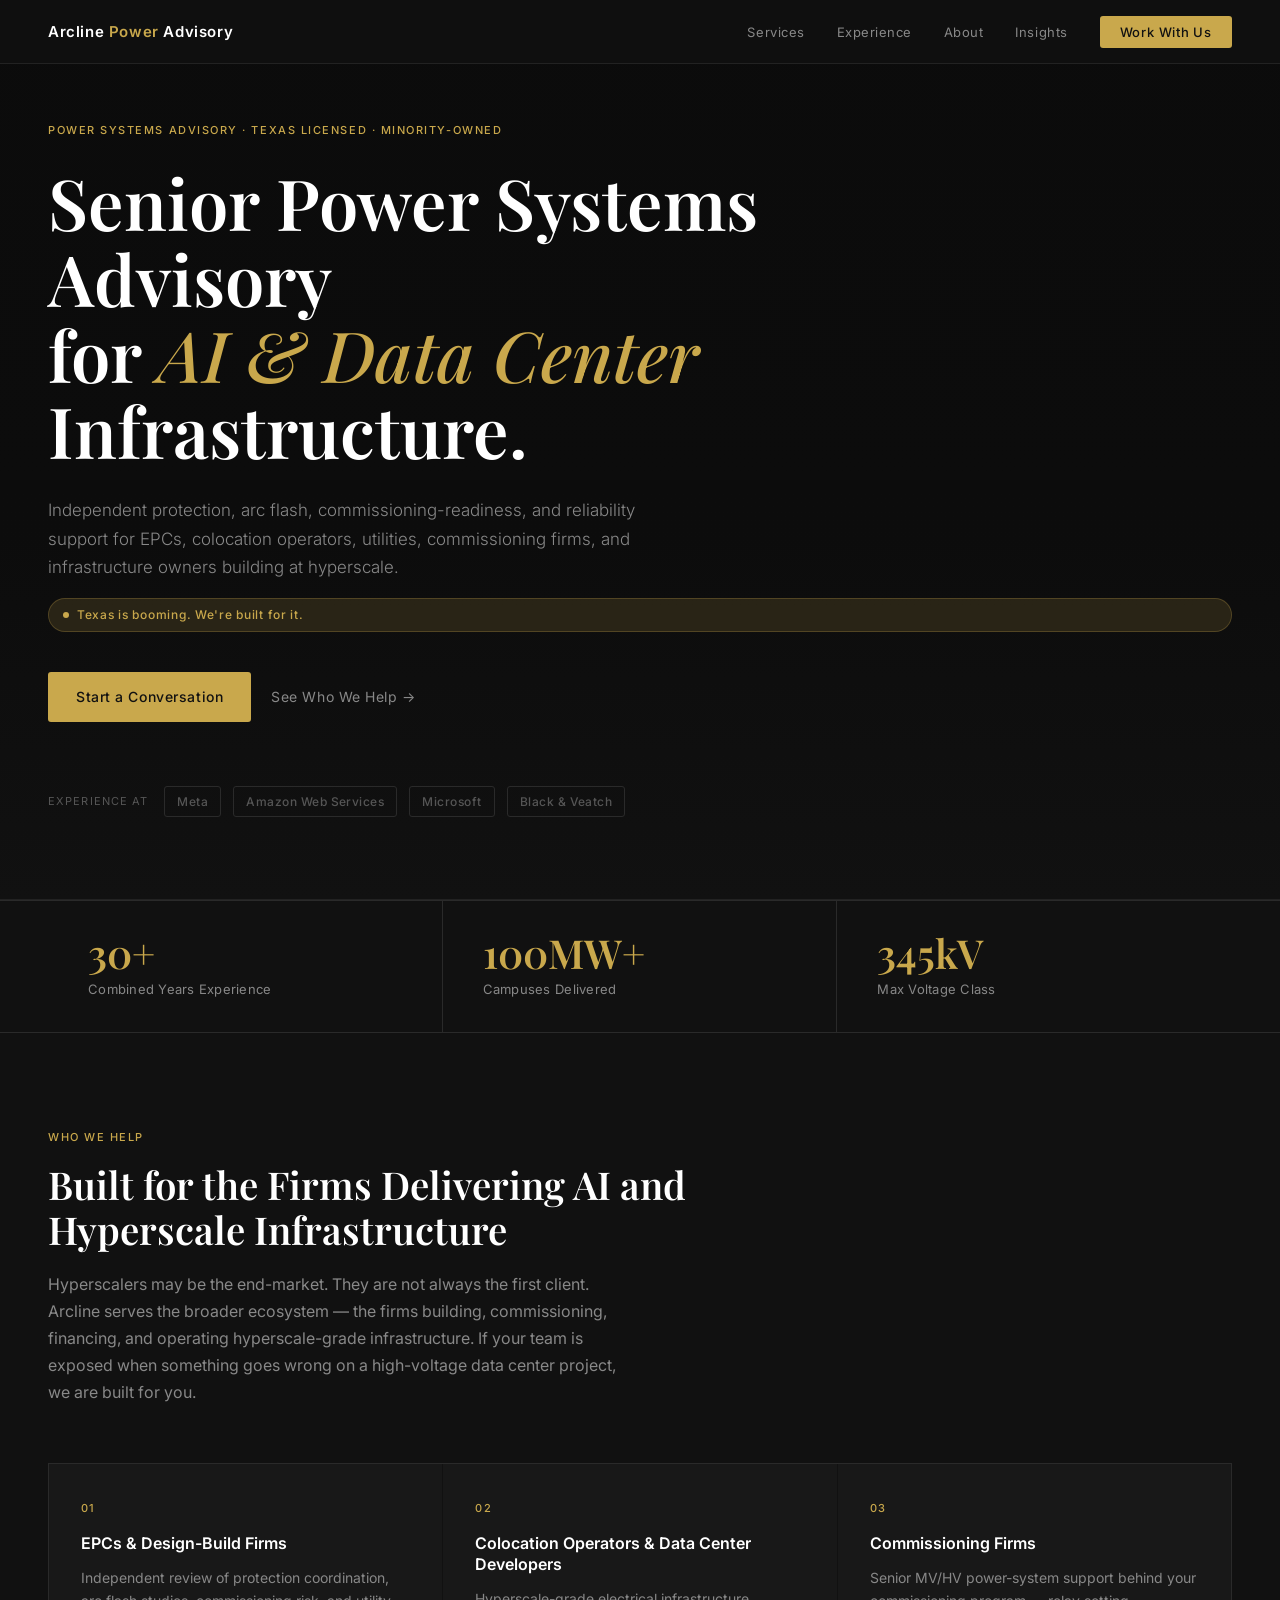
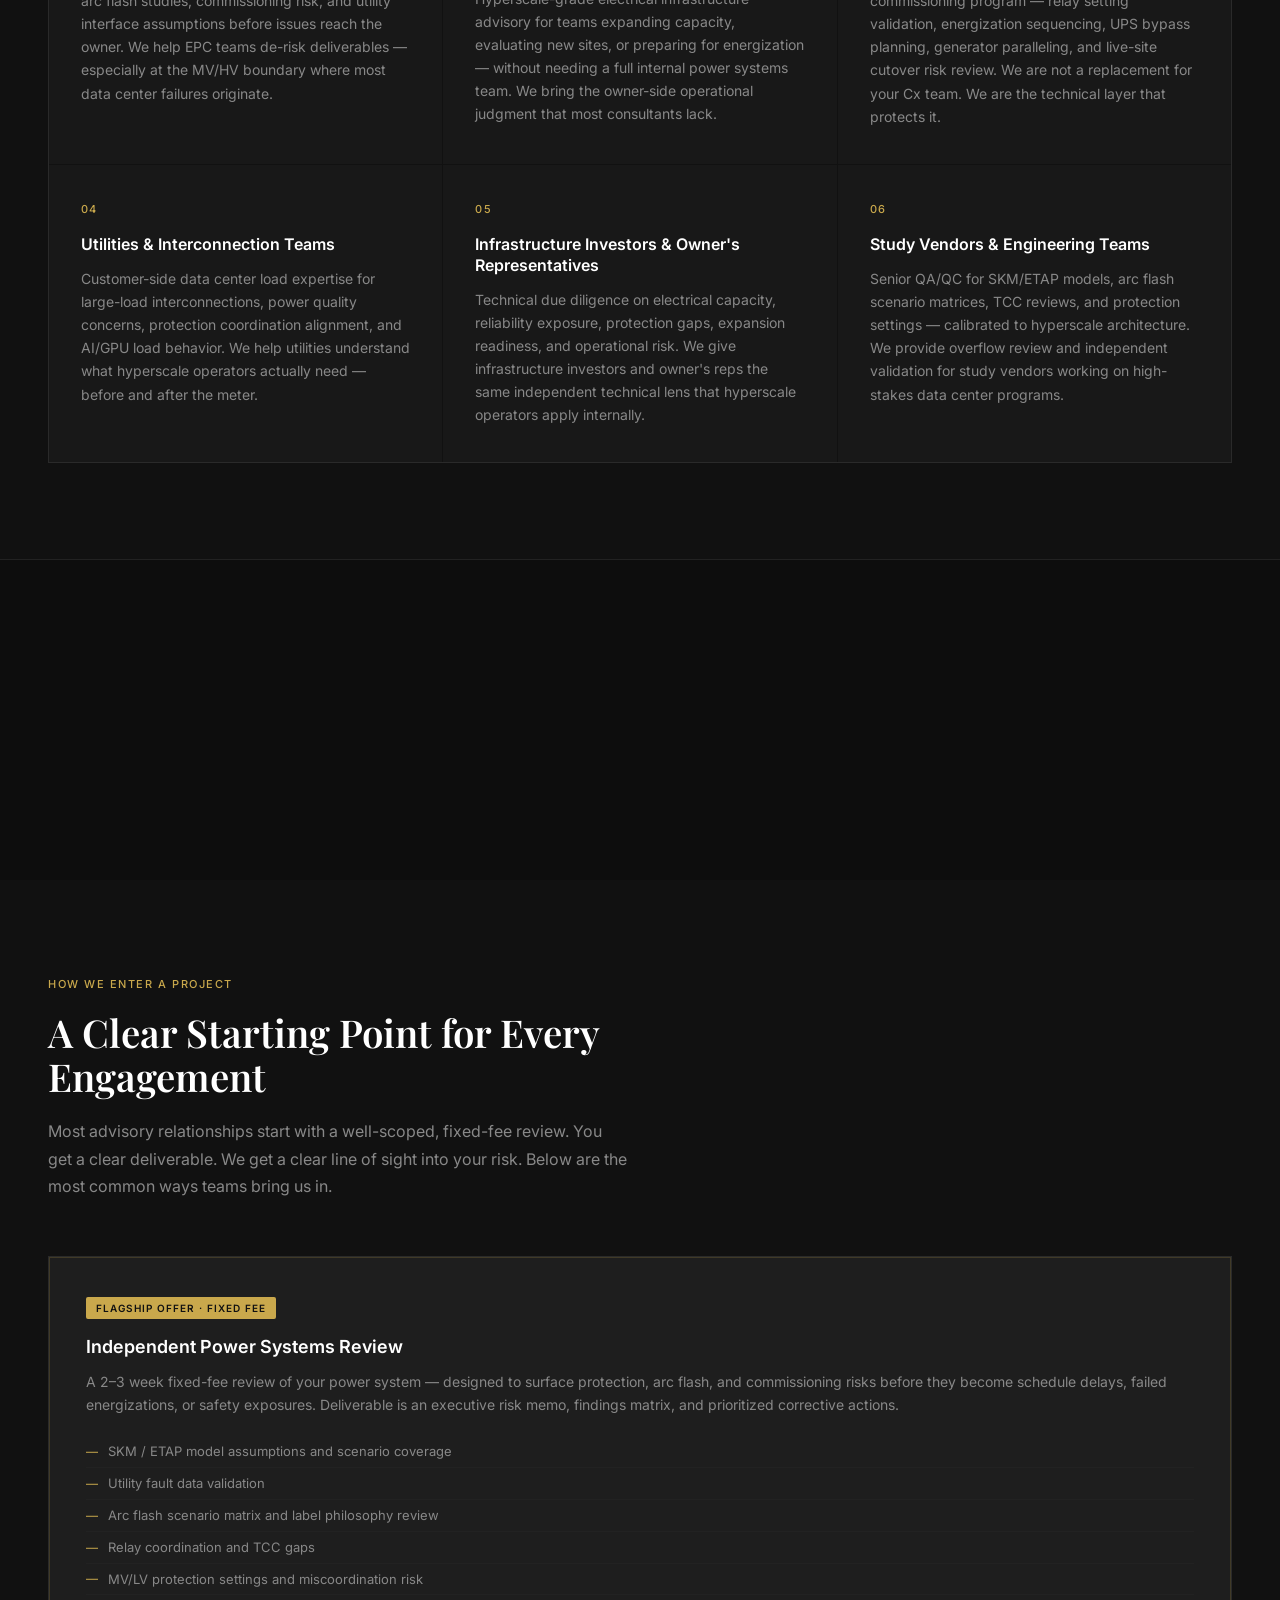
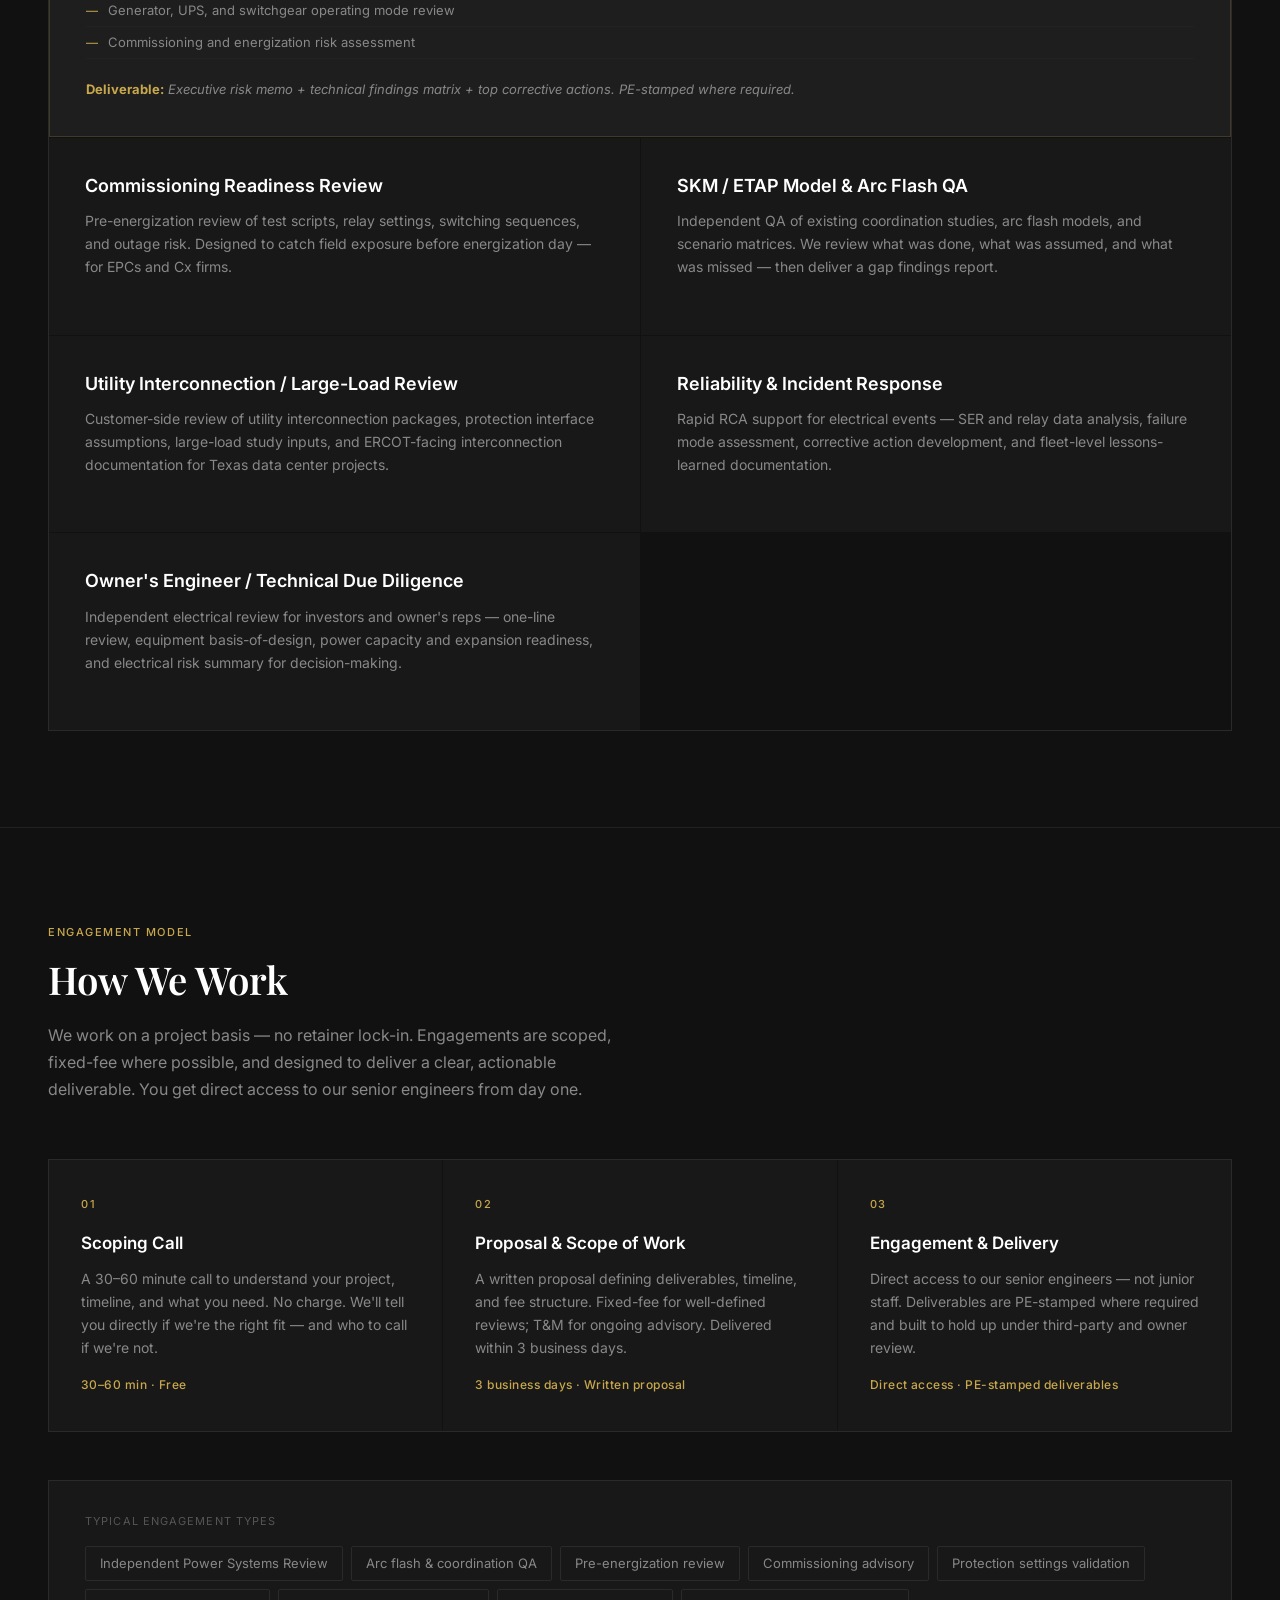
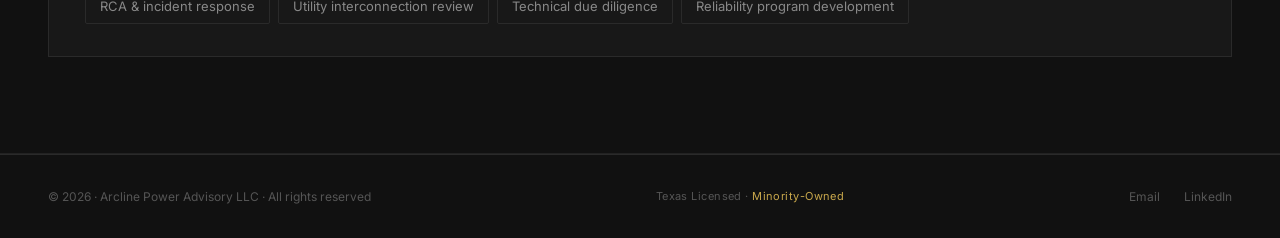
==== index.html @ 62464ef7 "Add files via upload" ====
<!DOCTYPE html>
<html lang="en">
<head>
  <meta charset="UTF-8" />
  <meta name="viewport" content="width=device-width, initial-scale=1.0" />
  <title>Arcline Power Advisory — Senior Power Systems Advisory for AI & Data Center Infrastructure</title>
  <meta name="description" content="Arcline Power Advisory is a Texas-licensed, minority-owned power systems advisory firm. Independent protection, arc flash, commissioning-readiness, and reliability support for EPCs, colocation operators, utilities, and infrastructure owners." />
  <link rel="preconnect" href="https://fonts.googleapis.com" />
  <link rel="preconnect" href="https://fonts.gstatic.com" crossorigin />
  <link href="https://fonts.googleapis.com/css2?family=Inter:wght@300;400;500;600&family=Playfair+Display:ital,wght@0,600;1,500&display=swap" rel="stylesheet" />
  <style>
    *, *::before, *::after { box-sizing: border-box; margin: 0; padding: 0; }
    :root {
      --bg: #111111; --bg-card: #181818; --bg-card2: #1e1e1e;
      --border: #2a2a2a; --border-subtle: #222222;
      --gold: #c9a84c; --gold-light: #dfc278; --gold-dim: rgba(201,168,76,0.15);
      --text: #e8e8e8; --text-muted: #888; --text-dim: #555; --white: #ffffff;
    }
    html { scroll-behavior: smooth; font-size: 16px; }
    body { font-family: 'Inter', sans-serif; background: var(--bg); color: var(--text); line-height: 1.6; -webkit-font-smoothing: antialiased; }
    nav { position: fixed; top: 0; left: 0; right: 0; z-index: 100; display: flex; align-items: center; justify-content: space-between; padding: 0 48px; height: 64px; background: rgba(17,17,17,0.92); backdrop-filter: blur(12px); border-bottom: 1px solid var(--border-subtle); }
    .nav-logo { font-family: 'Inter', sans-serif; font-weight: 600; font-size: 15px; letter-spacing: 0.04em; color: var(--white); text-decoration: none; }
    .nav-logo span { color: var(--gold); }
    .nav-links { display: flex; align-items: center; gap: 32px; list-style: none; }
    .nav-links a { font-size: 13px; font-weight: 400; letter-spacing: 0.04em; color: var(--text-muted); text-decoration: none; transition: color 0.2s; }
    .nav-links a:hover, .nav-links a.nav-active { color: var(--text); }
    .nav-cta { font-size: 13px !important; font-weight: 500 !important; letter-spacing: 0.06em !important; color: var(--bg) !important; background: var(--gold); padding: 8px 20px; border-radius: 3px; text-decoration: none; transition: background 0.2s; }
    .nav-cta:hover { background: var(--gold-light) !important; color: var(--bg) !important; }
    #hero { min-height: 100vh; display: flex; flex-direction: column; justify-content: center; padding: 120px 48px 80px; position: relative; overflow: hidden; background-image: url('https://images.unsplash.com/photo-1473341304170-971dccb5ac1e?auto=format&fit=crop&w=1920&q=80'); background-size: cover; background-position: center; background-attachment: fixed; }
    #hero::before { content: ''; position: absolute; inset: 0; background: linear-gradient(to bottom, rgba(10,10,10,0.82) 0%, rgba(10,10,10,0.70) 60%, rgba(17,17,17,1) 100%); pointer-events: none; z-index: 0; }
    #hero > * { position: relative; z-index: 1; }
    .hero-eyebrow { font-size: 11px; font-weight: 500; letter-spacing: 0.14em; text-transform: uppercase; color: var(--gold); margin-bottom: 24px; }
    .hero-headline { font-family: 'Playfair Display', serif; font-size: clamp(42px, 5.5vw, 76px); font-weight: 600; line-height: 1.08; color: var(--white); max-width: 820px; margin-bottom: 28px; }
    .hero-headline em { font-style: italic; color: var(--gold); font-weight: 500; }
    .hero-sub { font-size: 17px; font-weight: 300; color: var(--text-muted); max-width: 620px; line-height: 1.7; margin-bottom: 16px; }
    .hero-badge { display: inline-flex; align-items: center; gap: 8px; font-size: 12px; font-weight: 500; letter-spacing: 0.06em; color: var(--gold); background: var(--gold-dim); border: 1px solid rgba(201,168,76,0.25); border-radius: 20px; padding: 6px 14px; margin-bottom: 40px; }
    .hero-badge::before { content: ''; width: 6px; height: 6px; border-radius: 50%; background: var(--gold); }
    .hero-actions { display: flex; align-items: center; gap: 20px; flex-wrap: wrap; }
    .btn-primary { font-size: 14px; font-weight: 500; letter-spacing: 0.04em; color: var(--bg); background: var(--gold); padding: 14px 28px; border-radius: 3px; text-decoration: none; transition: background 0.2s; }
    .btn-primary:hover { background: var(--gold-light); }
    .btn-ghost { font-size: 14px; font-weight: 400; letter-spacing: 0.04em; color: var(--text-muted); text-decoration: none; transition: color 0.2s; }
    .btn-ghost:hover { color: var(--text); }
    .btn-ghost::after { content: ' →'; }
    .hero-logos { margin-top: 64px; display: flex; align-items: center; gap: 12px; flex-wrap: wrap; }
    .hero-logos-label { font-size: 11px; letter-spacing: 0.1em; text-transform: uppercase; color: var(--text-dim); margin-right: 4px; }
    .logo-pill { font-size: 12px; font-weight: 500; letter-spacing: 0.04em; color: var(--text-dim); border: 1px solid var(--border); border-radius: 3px; padding: 5px 12px; }
    .stats-bar { display: grid; grid-template-columns: repeat(3, 1fr); border-top: 1px solid var(--border); border-bottom: 1px solid var(--border); padding: 0 48px; }
    .stat-item { padding: 32px 40px; border-right: 1px solid var(--border); }
    .stat-item:last-child { border-right: none; }
    .stat-number { font-family: 'Playfair Display', serif; font-size: 40px; font-weight: 600; color: var(--gold); line-height: 1; margin-bottom: 6px; }
    .stat-label { font-size: 13px; color: var(--text-muted); letter-spacing: 0.02em; }
    section { padding: 96px 48px; border-bottom: 1px solid var(--border-subtle); }
    .section-eyebrow { font-size: 11px; font-weight: 500; letter-spacing: 0.14em; text-transform: uppercase; color: var(--gold); margin-bottom: 16px; }
    .section-headline { font-family: 'Playfair Display', serif; font-size: clamp(28px, 3vw, 44px); font-weight: 600; color: var(--white); line-height: 1.15; margin-bottom: 20px; max-width: 640px; }
    .section-sub { font-size: 16px; color: var(--text-muted); max-width: 580px; line-height: 1.7; margin-bottom: 56px; }
    .who-grid { display: grid; grid-template-columns: repeat(auto-fit, minmax(300px, 1fr)); gap: 1px; border: 1px solid var(--border); }
    .who-card { background: var(--bg-card); padding: 36px 32px; transition: background 0.2s; }
    .who-card:hover { background: var(--bg-card2); }
    .who-card-num { font-size: 11px; letter-spacing: 0.12em; color: var(--gold); font-weight: 500; margin-bottom: 16px; }
    .who-card-title { font-size: 16px; font-weight: 600; color: var(--white); margin-bottom: 12px; line-height: 1.3; }
    .who-card-desc { font-size: 14px; color: var(--text-muted); line-height: 1.65; }
    .img-divider { width: 100%; height: 320px; background-size: cover; background-position: center; background-attachment: fixed; position: relative; }
    .img-divider::before { content: ''; position: absolute; inset: 0; background: rgba(10,10,10,0.55); }
    .entry-grid { display: grid; grid-template-columns: 1fr 1fr; gap: 1px; border: 1px solid var(--border); }
    .entry-card { background: var(--bg-card); padding: 36px 36px; transition: background 0.2s; }
    .entry-card:hover { background: var(--bg-card2); }
    .entry-card.featured { background: var(--bg-card2); border: 1px solid rgba(201,168,76,0.2); grid-column: 1 / -1; }
    .entry-badge { display: inline-block; font-size: 10px; font-weight: 600; letter-spacing: 0.1em; text-transform: uppercase; color: var(--bg); background: var(--gold); padding: 3px 10px; border-radius: 2px; margin-bottom: 16px; }
    .entry-title { font-size: 18px; font-weight: 600; color: var(--white); margin-bottom: 12px; line-height: 1.3; }
    .entry-desc { font-size: 14px; color: var(--text-muted); line-height: 1.65; margin-bottom: 20px; }
    .entry-scope { list-style: none; margin-bottom: 20px; }
    .entry-scope li { font-size: 13px; color: var(--text-muted); padding: 5px 0; border-bottom: 1px solid var(--border-subtle); display: flex; align-items: center; gap: 10px; }
    .entry-scope li::before { content: '—'; color: var(--gold); font-size: 12px; flex-shrink: 0; }
    .entry-deliverable { font-size: 13px; color: var(--text-muted); font-style: italic; }
    .entry-deliverable strong { color: var(--gold); font-style: normal; }
    .steps-grid { display: grid; grid-template-columns: repeat(3, 1fr); gap: 1px; border: 1px solid var(--border); margin-bottom: 48px; }
    .step-card { background: var(--bg-card); padding: 36px 32px; }
    .step-num { font-size: 11px; letter-spacing: 0.14em; color: var(--gold); font-weight: 500; margin-bottom: 16px; }
    .step-title { font-size: 17px; font-weight: 600; color: var(--white); margin-bottom: 10px; }
    .step-desc { font-size: 14px; color: var(--text-muted); line-height: 1.65; margin-bottom: 16px; }
    .step-meta { font-size: 12px; color: var(--gold); letter-spacing: 0.04em; font-weight: 500; }
    .engagement-types { background: var(--bg-card); border: 1px solid var(--border); padding: 32px 36px; }
    .engagement-types-label { font-size: 11px; letter-spacing: 0.1em; text-transform: uppercase; color: var(--text-dim); margin-bottom: 16px; }
    .engagement-pills { display: flex; flex-wrap: wrap; gap: 8px; }
    .engagement-pill { font-size: 13px; color: var(--text-muted); border: 1px solid var(--border); padding: 6px 14px; border-radius: 2px; }
    footer { padding: 32px 48px; display: flex; align-items: center; justify-content: space-between; border-top: 1px solid var(--border); }
    .footer-copy { font-size: 12px; color: var(--text-dim); }
    .footer-links { display: flex; gap: 24px; }
    .footer-links a { font-size: 12px; color: var(--text-dim); text-decoration: none; transition: color 0.2s; }
    .footer-links a:hover { color: var(--gold); }
    .footer-badge { font-size: 11px; color: var(--text-dim); letter-spacing: 0.04em; }
    .footer-badge span { color: var(--gold); }
    @media (max-width: 900px) {
      nav { padding: 0 24px; } .nav-links { display: none; }
      #hero { padding: 100px 24px 60px; } section { padding: 64px 24px; }
      .stats-bar { grid-template-columns: 1fr; padding: 0 24px; }
      .stat-item { border-right: none; border-bottom: 1px solid var(--border); }
      .stat-item:last-child { border-bottom: none; }
      .who-grid, .steps-grid { grid-template-columns: 1fr; }
      .entry-grid { grid-template-columns: 1fr; }
      .entry-card.featured { grid-column: 1; }
      footer { flex-direction: column; gap: 16px; text-align: center; }
    }
  </style>
</head>
<body>

<nav>
  <a href="/" class="nav-logo">Arcline <span>Power</span> Advisory</a>
  <ul class="nav-links">
    <li><a href="/services.html">Services</a></li>
    <li><a href="/experience.html">Experience</a></li>
    <li><a href="/about.html">About</a></li>
    <li><a href="/insights.html">Insights</a></li>
    <li><a href="/contact.html" class="nav-cta">Work With Us</a></li>
  </ul>
</nav>

<!-- ── HERO ── -->
<section id="hero">
  <div class="hero-eyebrow">Power Systems Advisory · Texas Licensed · Minority-Owned</div>
  <h1 class="hero-headline">
    Senior Power Systems Advisory<br />for <em>AI & Data Center</em><br />Infrastructure.
  </h1>
  <p class="hero-sub">
    Independent protection, arc flash, commissioning-readiness, and reliability support for EPCs, colocation operators, utilities, commissioning firms, and infrastructure owners building at hyperscale.
  </p>
  <div class="hero-badge">Texas is booming. We're built for it.</div>
  <div class="hero-actions">
    <a href="/contact.html" class="btn-primary">Start a Conversation</a>
    <a href="#who" class="btn-ghost">See Who We Help</a>
  </div>
  <div class="hero-logos">
    <span class="hero-logos-label">Experience at</span>
    <span class="logo-pill">Meta</span>
    <span class="logo-pill">Amazon Web Services</span>
    <span class="logo-pill">Microsoft</span>
    <span class="logo-pill">Black &amp; Veatch</span>
  </div>
</section>

<!-- ── STATS ── -->
<div class="stats-bar">
  <div class="stat-item">
    <div class="stat-number">30+</div>
    <div class="stat-label">Combined Years Experience</div>
  </div>
  <div class="stat-item">
    <div class="stat-number">100MW+</div>
    <div class="stat-label">Campuses Delivered</div>
  </div>
  <div class="stat-item">
    <div class="stat-number">345kV</div>
    <div class="stat-label">Max Voltage Class</div>
  </div>
</div>

<!-- ── WHO WE HELP ── -->
<section id="who">
  <div class="section-eyebrow">Who We Help</div>
  <h2 class="section-headline">Built for the Firms Delivering AI and Hyperscale Infrastructure</h2>
  <p class="section-sub">
    Hyperscalers may be the end-market. They are not always the first client. Arcline serves the broader ecosystem — the firms building, commissioning, financing, and operating hyperscale-grade infrastructure. If your team is exposed when something goes wrong on a high-voltage data center project, we are built for you.
  </p>
  <div class="who-grid">
    <div class="who-card">
      <div class="who-card-num">01</div>
      <div class="who-card-title">EPCs &amp; Design-Build Firms</div>
      <p class="who-card-desc">Independent review of protection coordination, arc flash studies, commissioning risk, and utility interface assumptions before issues reach the owner. We help EPC teams de-risk deliverables — especially at the MV/HV boundary where most data center failures originate.</p>
    </div>
    <div class="who-card">
      <div class="who-card-num">02</div>
      <div class="who-card-title">Colocation Operators &amp; Data Center Developers</div>
      <p class="who-card-desc">Hyperscale-grade electrical infrastructure advisory for teams expanding capacity, evaluating new sites, or preparing for energization — without needing a full internal power systems team. We bring the owner-side operational judgment that most consultants lack.</p>
    </div>
    <div class="who-card">
      <div class="who-card-num">03</div>
      <div class="who-card-title">Commissioning Firms</div>
      <p class="who-card-desc">Senior MV/HV power-system support behind your commissioning program — relay setting validation, energization sequencing, UPS bypass planning, generator paralleling, and live-site cutover risk review. We are not a replacement for your Cx team. We are the technical layer that protects it.</p>
    </div>
    <div class="who-card">
      <div class="who-card-num">04</div>
      <div class="who-card-title">Utilities &amp; Interconnection Teams</div>
      <p class="who-card-desc">Customer-side data center load expertise for large-load interconnections, power quality concerns, protection coordination alignment, and AI/GPU load behavior. We help utilities understand what hyperscale operators actually need — before and after the meter.</p>
    </div>
    <div class="who-card">
      <div class="who-card-num">05</div>
      <div class="who-card-title">Infrastructure Investors &amp; Owner's Representatives</div>
      <p class="who-card-desc">Technical due diligence on electrical capacity, reliability exposure, protection gaps, expansion readiness, and operational risk. We give infrastructure investors and owner's reps the same independent technical lens that hyperscale operators apply internally.</p>
    </div>
    <div class="who-card">
      <div class="who-card-num">06</div>
      <div class="who-card-title">Study Vendors &amp; Engineering Teams</div>
      <p class="who-card-desc">Senior QA/QC for SKM/ETAP models, arc flash scenario matrices, TCC reviews, and protection settings — calibrated to hyperscale architecture. We provide overflow review and independent validation for study vendors working on high-stakes data center programs.</p>
    </div>
  </div>
</section>

<!-- ── IMAGE DIVIDER ── -->
<div class="img-divider" style="background-image: url('https://images.unsplash.com/photo-1548337138-e87d889cc369?auto=format&fit=crop&w=1920&q=80');"></div>

<!-- ── HOW WE ENTER ── -->
<section id="entry">
  <div class="section-eyebrow">How We Enter a Project</div>
  <h2 class="section-headline">A Clear Starting Point for Every Engagement</h2>
  <p class="section-sub">
    Most advisory relationships start with a well-scoped, fixed-fee review. You get a clear deliverable. We get a clear line of sight into your risk. Below are the most common ways teams bring us in.
  </p>
  <div class="entry-grid">
    <div class="entry-card featured">
      <div class="entry-badge">Flagship Offer · Fixed Fee</div>
      <div class="entry-title">Independent Power Systems Review</div>
      <p class="entry-desc">A 2–3 week fixed-fee review of your power system — designed to surface protection, arc flash, and commissioning risks before they become schedule delays, failed energizations, or safety exposures. Deliverable is an executive risk memo, findings matrix, and prioritized corrective actions.</p>
      <ul class="entry-scope">
        <li>SKM / ETAP model assumptions and scenario coverage</li>
        <li>Utility fault data validation</li>
        <li>Arc flash scenario matrix and label philosophy review</li>
        <li>Relay coordination and TCC gaps</li>
        <li>MV/LV protection settings and miscoordination risk</li>
        <li>Generator, UPS, and switchgear operating mode review</li>
        <li>Commissioning and energization risk assessment</li>
      </ul>
      <p class="entry-deliverable"><strong>Deliverable:</strong> Executive risk memo + technical findings matrix + top corrective actions. PE-stamped where required.</p>
    </div>
    <div class="entry-card">
      <div class="entry-title">Commissioning Readiness Review</div>
      <p class="entry-desc">Pre-energization review of test scripts, relay settings, switching sequences, and outage risk. Designed to catch field exposure before energization day — for EPCs and Cx firms.</p>
    </div>
    <div class="entry-card">
      <div class="entry-title">SKM / ETAP Model &amp; Arc Flash QA</div>
      <p class="entry-desc">Independent QA of existing coordination studies, arc flash models, and scenario matrices. We review what was done, what was assumed, and what was missed — then deliver a gap findings report.</p>
    </div>
    <div class="entry-card">
      <div class="entry-title">Utility Interconnection / Large-Load Review</div>
      <p class="entry-desc">Customer-side review of utility interconnection packages, protection interface assumptions, large-load study inputs, and ERCOT-facing interconnection documentation for Texas data center projects.</p>
    </div>
    <div class="entry-card">
      <div class="entry-title">Reliability &amp; Incident Response</div>
      <p class="entry-desc">Rapid RCA support for electrical events — SER and relay data analysis, failure mode assessment, corrective action development, and fleet-level lessons-learned documentation.</p>
    </div>
    <div class="entry-card">
      <div class="entry-title">Owner's Engineer / Technical Due Diligence</div>
      <p class="entry-desc">Independent electrical review for investors and owner's reps — one-line review, equipment basis-of-design, power capacity and expansion readiness, and electrical risk summary for decision-making.</p>
    </div>
  </div>
</section>

<!-- ── ENGAGEMENT MODEL ── -->
<section id="model">
  <div class="section-eyebrow">Engagement Model</div>
  <h2 class="section-headline">How We Work</h2>
  <p class="section-sub">We work on a project basis — no retainer lock-in. Engagements are scoped, fixed-fee where possible, and designed to deliver a clear, actionable deliverable. You get direct access to our senior engineers from day one.</p>
  <div class="steps-grid">
    <div class="step-card">
      <div class="step-num">01</div>
      <div class="step-title">Scoping Call</div>
      <p class="step-desc">A 30–60 minute call to understand your project, timeline, and what you need. No charge. We'll tell you directly if we're the right fit — and who to call if we're not.</p>
      <div class="step-meta">30–60 min · Free</div>
    </div>
    <div class="step-card">
      <div class="step-num">02</div>
      <div class="step-title">Proposal &amp; Scope of Work</div>
      <p class="step-desc">A written proposal defining deliverables, timeline, and fee structure. Fixed-fee for well-defined reviews; T&amp;M for ongoing advisory. Delivered within 3 business days.</p>
      <div class="step-meta">3 business days · Written proposal</div>
    </div>
    <div class="step-card">
      <div class="step-num">03</div>
      <div class="step-title">Engagement &amp; Delivery</div>
      <p class="step-desc">Direct access to our senior engineers — not junior staff. Deliverables are PE-stamped where required and built to hold up under third-party and owner review.</p>
      <div class="step-meta">Direct access · PE-stamped deliverables</div>
    </div>
  </div>
  <div class="engagement-types">
    <div class="engagement-types-label">Typical Engagement Types</div>
    <div class="engagement-pills">
      <span class="engagement-pill">Independent Power Systems Review</span>
      <span class="engagement-pill">Arc flash &amp; coordination QA</span>
      <span class="engagement-pill">Pre-energization review</span>
      <span class="engagement-pill">Commissioning advisory</span>
      <span class="engagement-pill">Protection settings validation</span>
      <span class="engagement-pill">RCA &amp; incident response</span>
      <span class="engagement-pill">Utility interconnection review</span>
      <span class="engagement-pill">Technical due diligence</span>
      <span class="engagement-pill">Reliability program development</span>
    </div>
  </div>
</section>

<footer>
  <div class="footer-copy">© 2026 · Arcline Power Advisory LLC · All rights reserved</div>
  <div class="footer-badge">Texas Licensed · <span>Minority-Owned</span></div>
  <div class="footer-links">
    <a href="mailto:bruke@arclinepoweradvisory.com">Email</a>
    <a href="https://linkedin.com">LinkedIn</a>
  </div>
</footer>

</body>
</html>
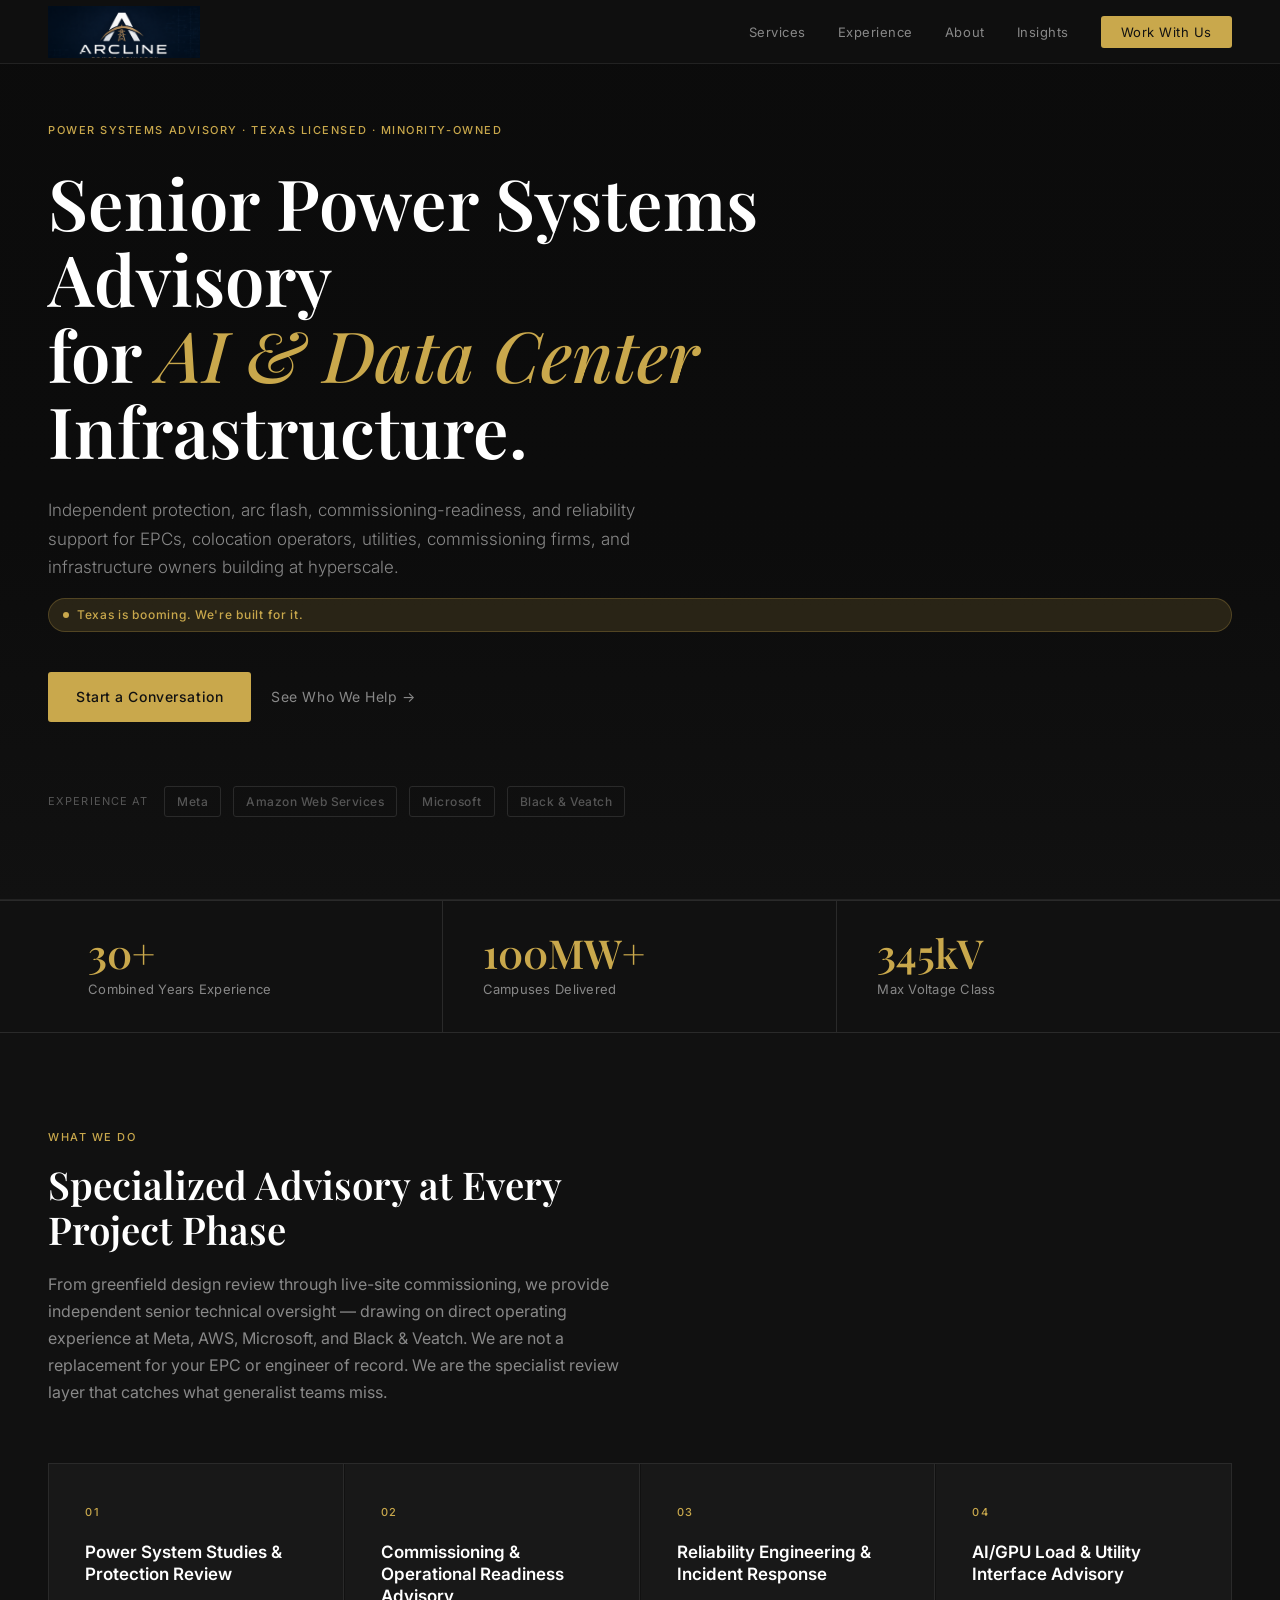
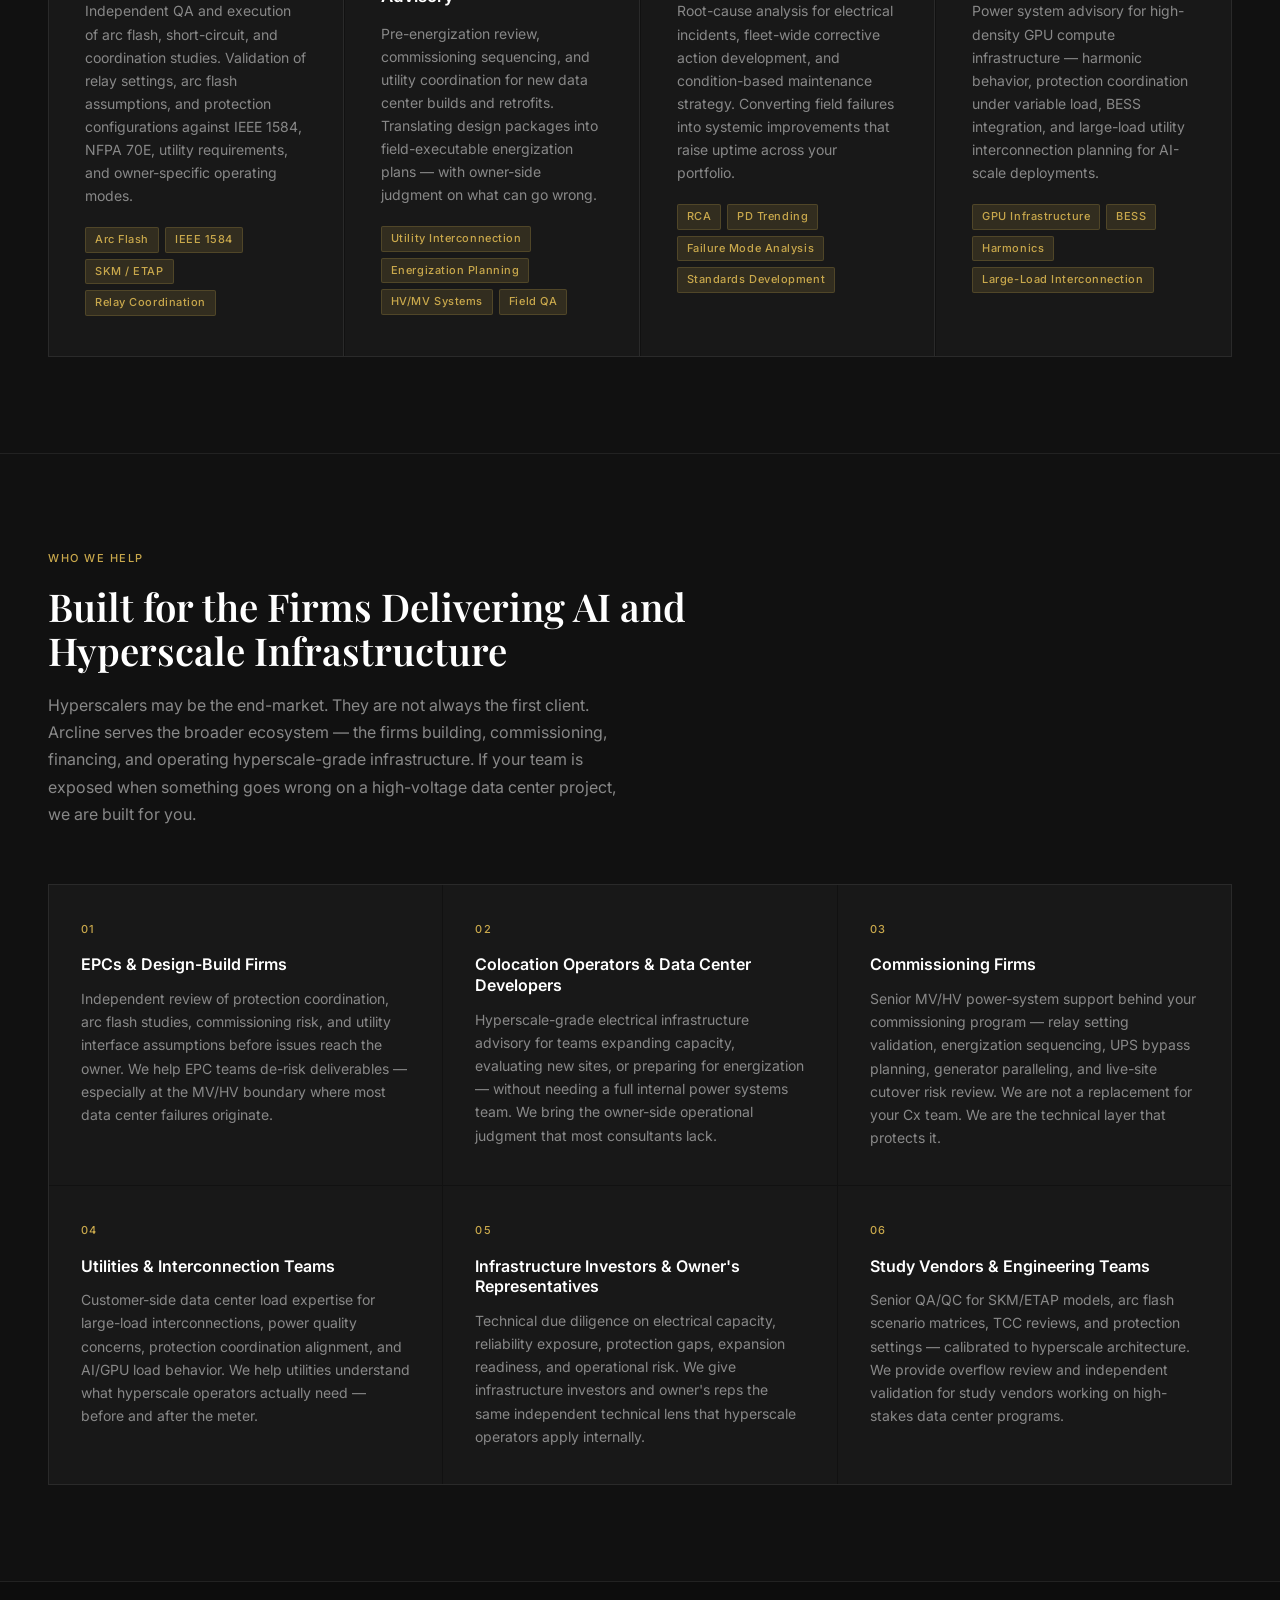
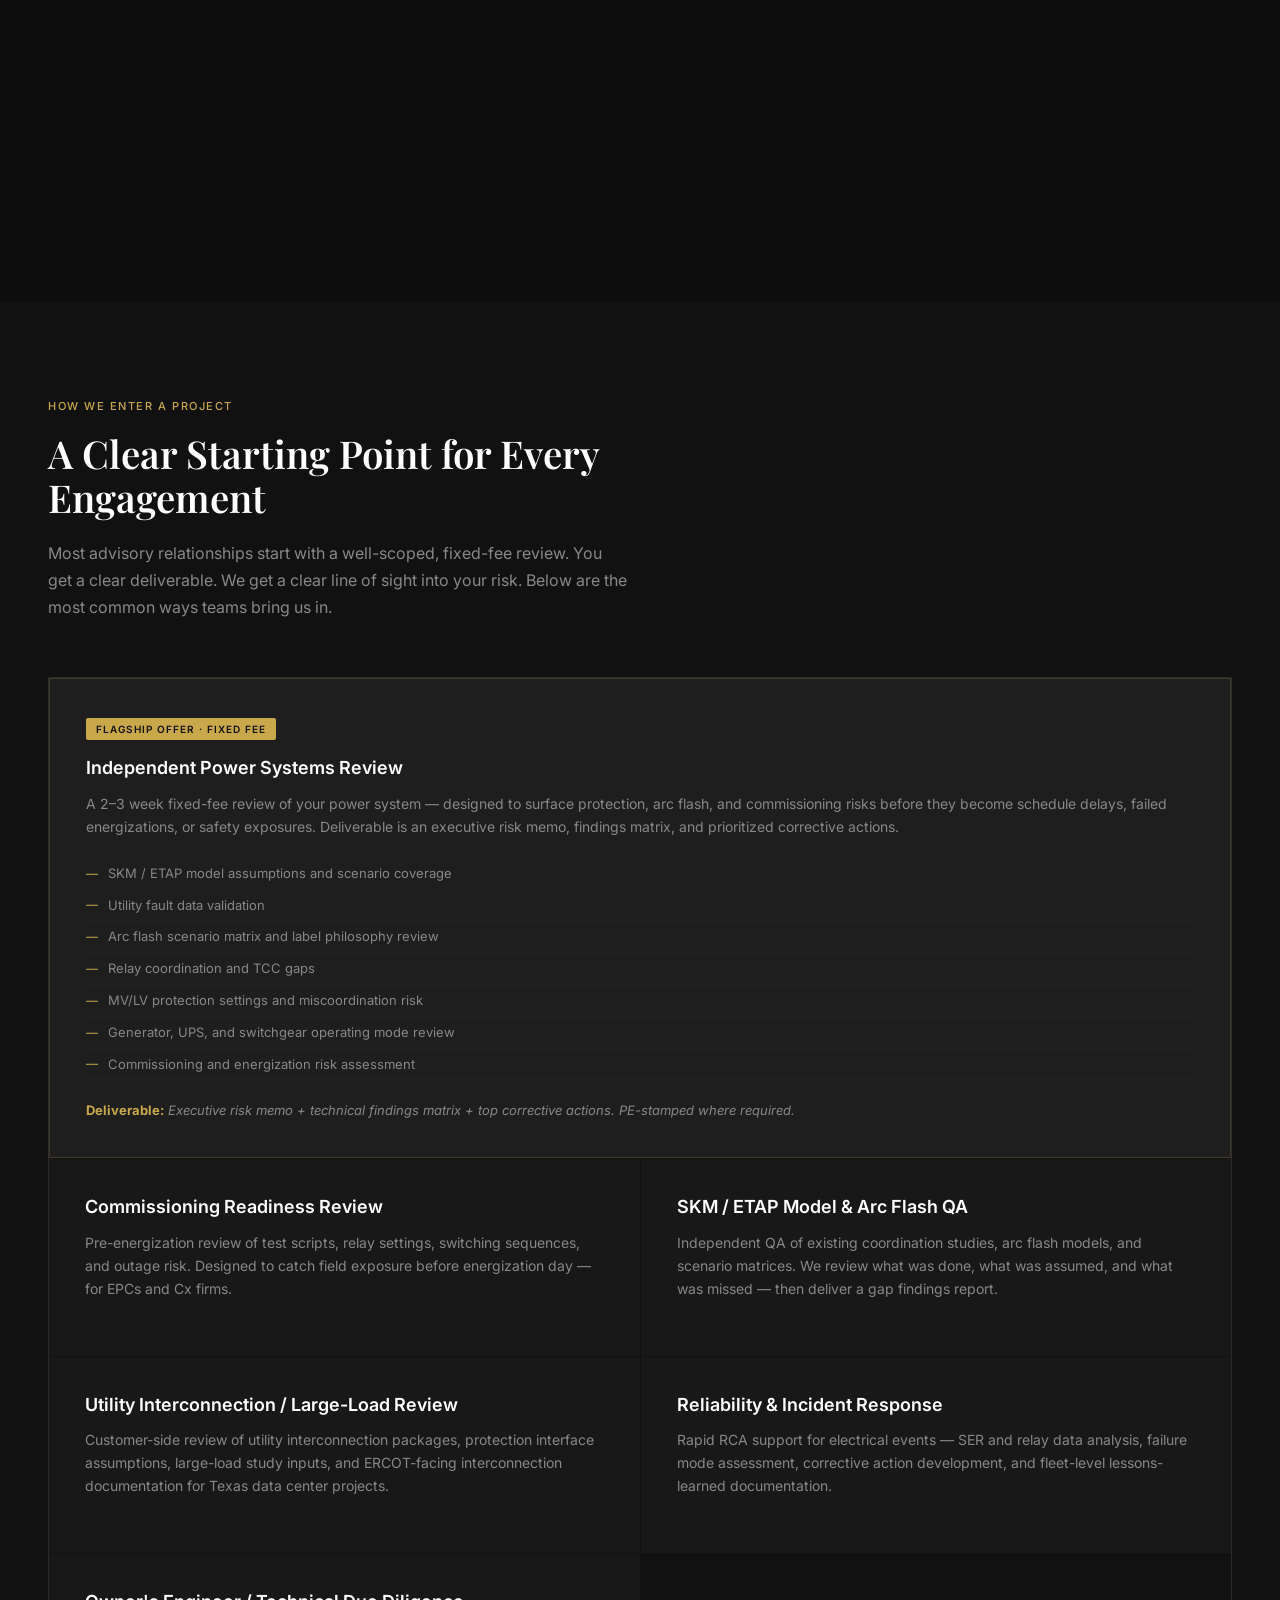
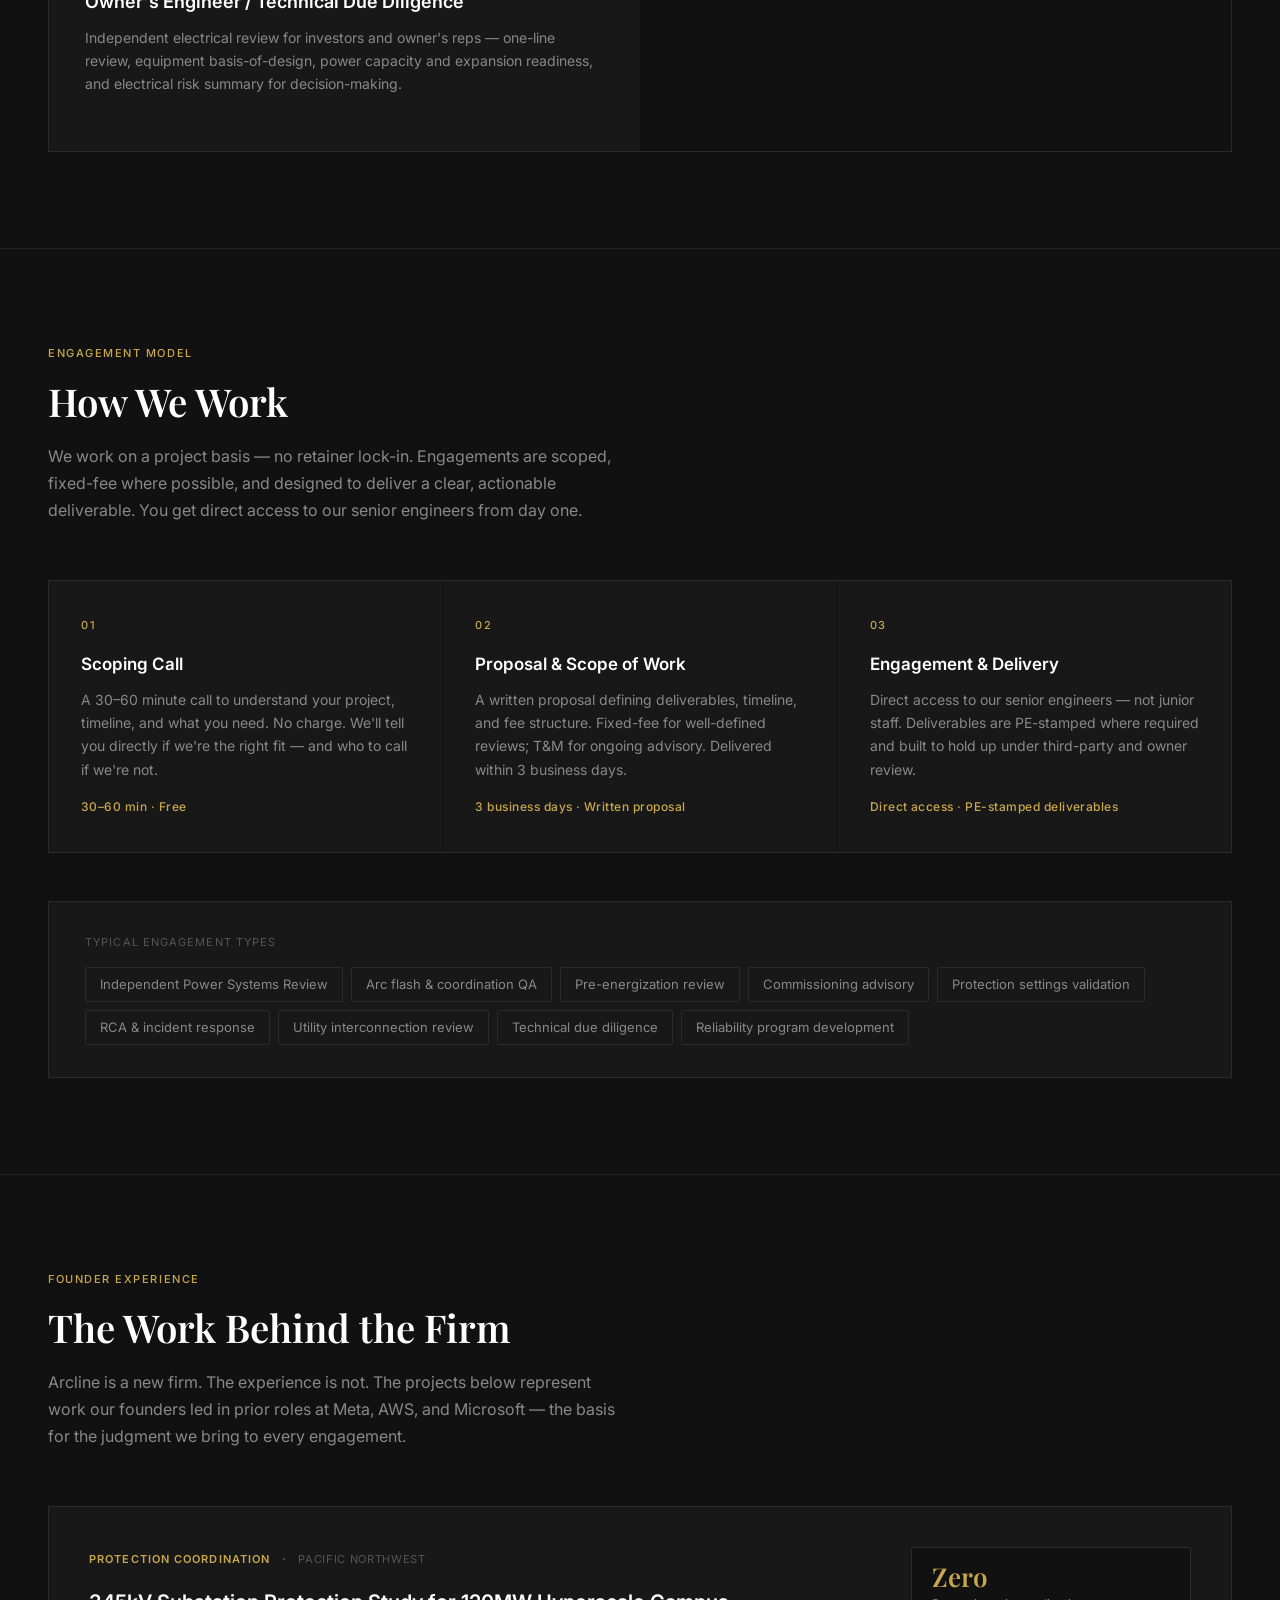
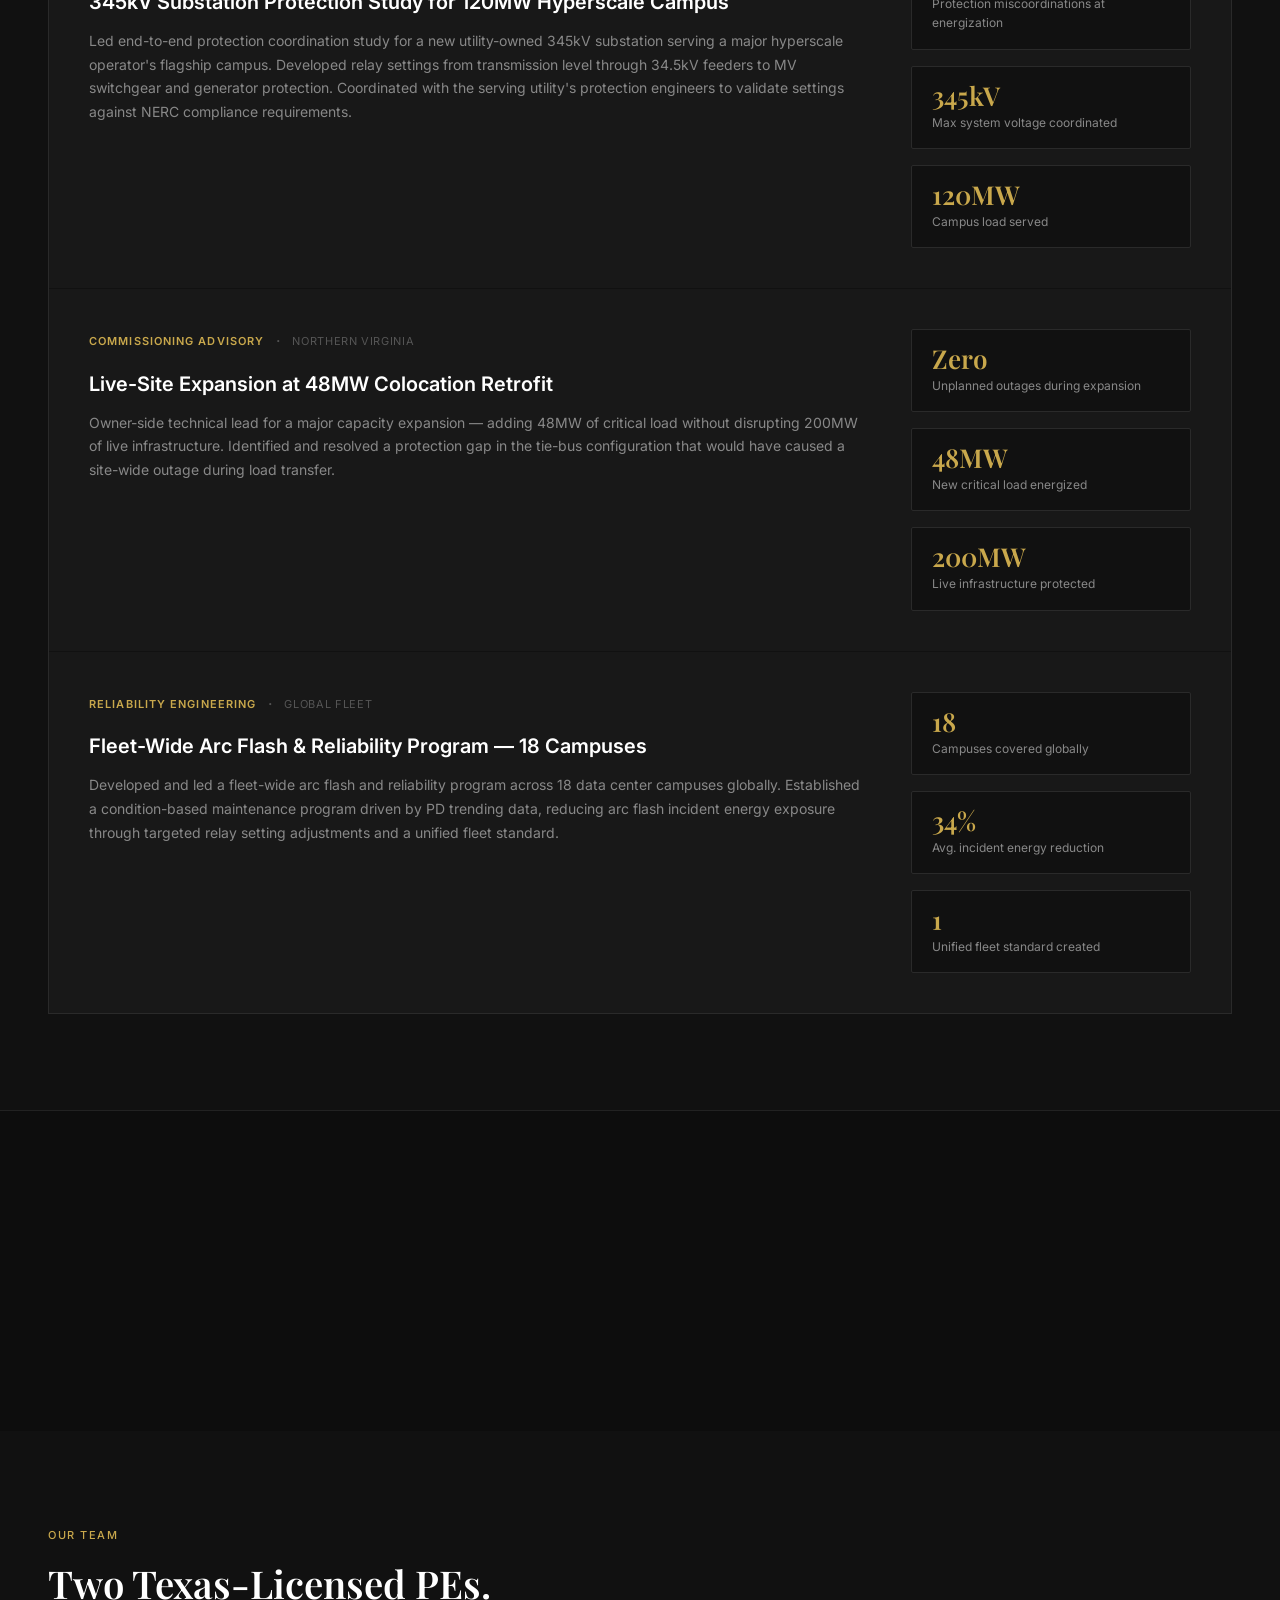
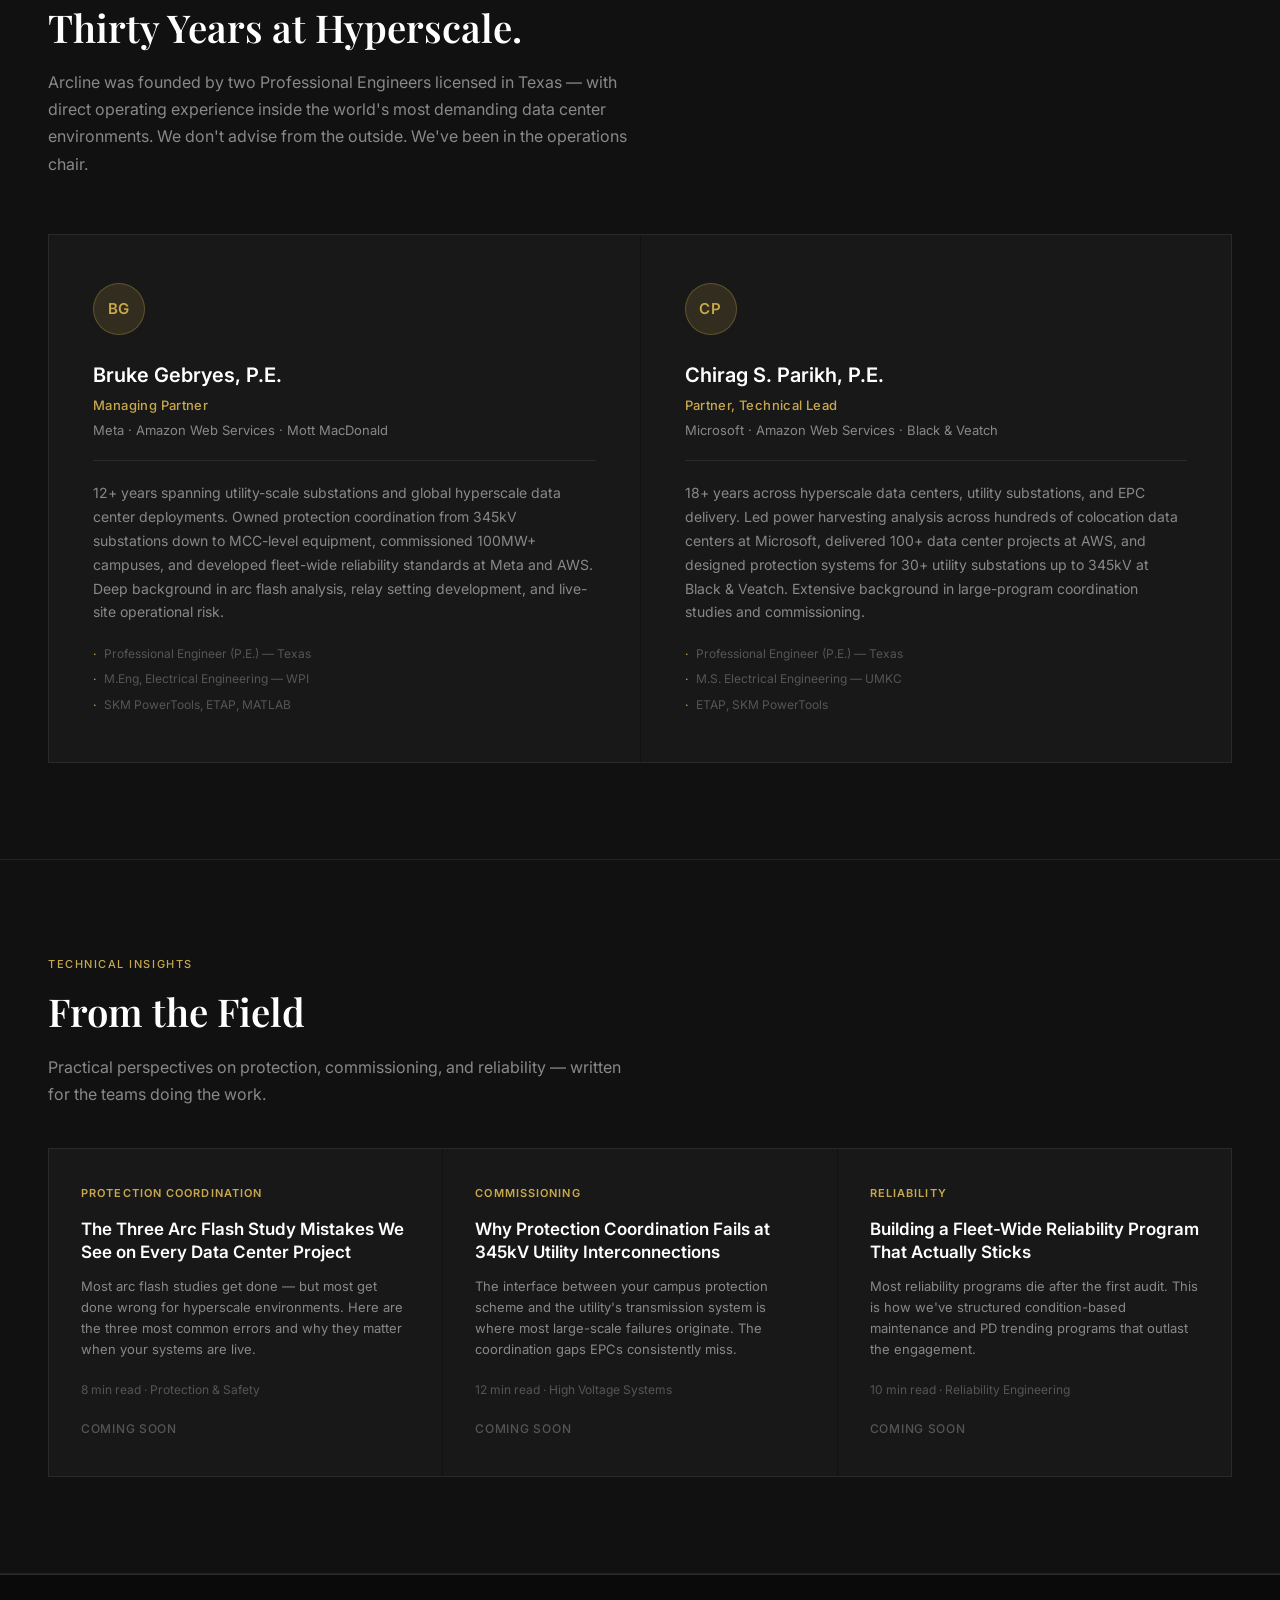
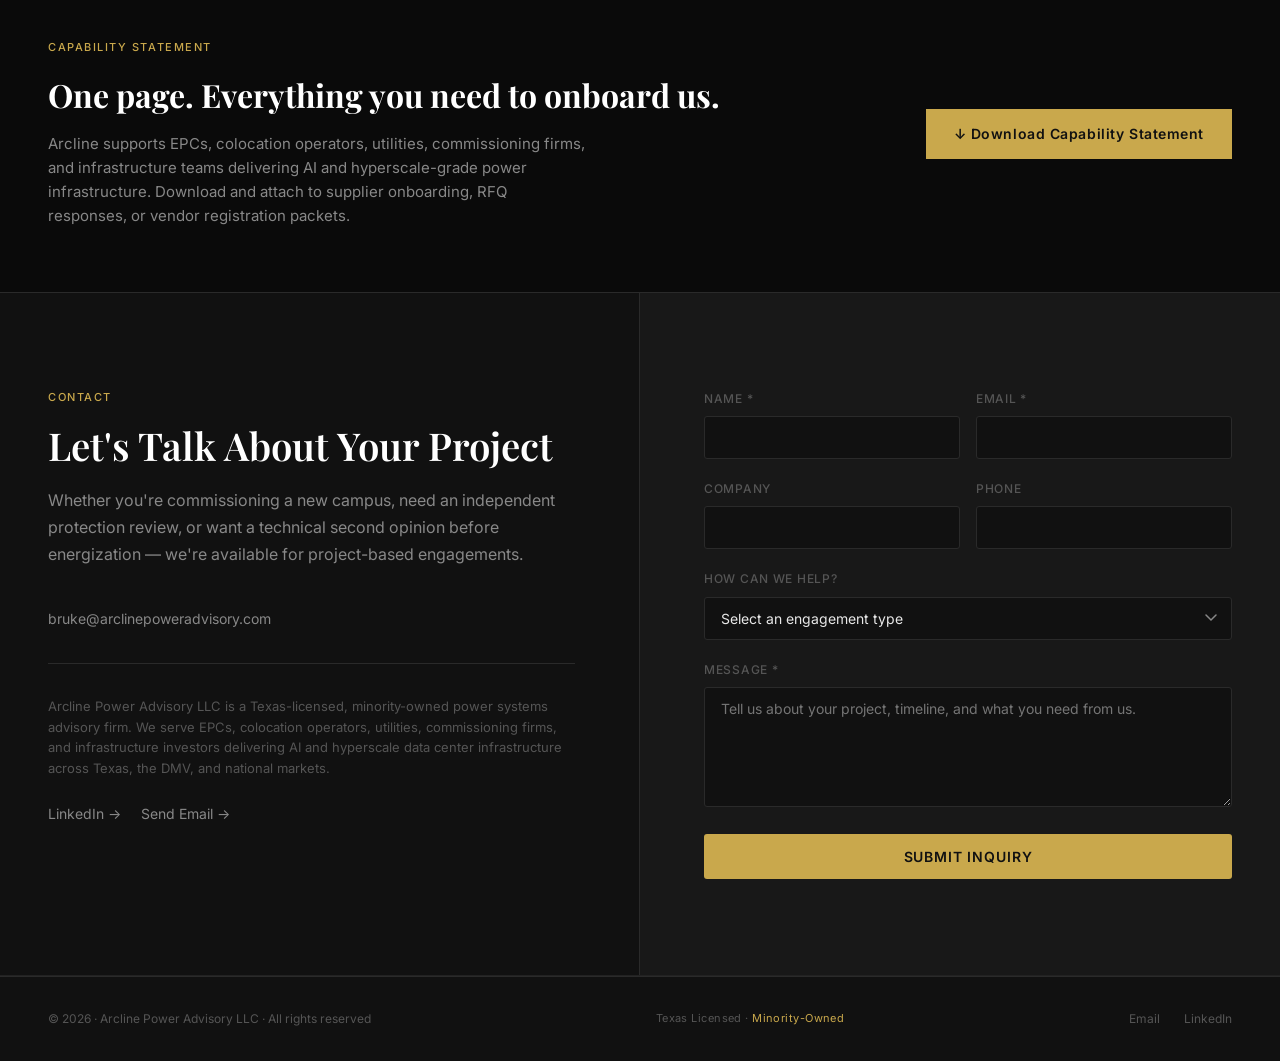
==== commit 7f1eb7fa: "Add files via upload" ====
--- a/index.html
+++ b/index.html
@@ -10,22 +10,28 @@
   <link href="https://fonts.googleapis.com/css2?family=Inter:wght@300;400;500;600&family=Playfair+Display:ital,wght@0,600;1,500&display=swap" rel="stylesheet" />
   <style>
     *, *::before, *::after { box-sizing: border-box; margin: 0; padding: 0; }
+
     :root {
       --bg: #111111; --bg-card: #181818; --bg-card2: #1e1e1e;
       --border: #2a2a2a; --border-subtle: #222222;
       --gold: #c9a84c; --gold-light: #dfc278; --gold-dim: rgba(201,168,76,0.15);
       --text: #e8e8e8; --text-muted: #888; --text-dim: #555; --white: #ffffff;
     }
+
     html { scroll-behavior: smooth; font-size: 16px; }
     body { font-family: 'Inter', sans-serif; background: var(--bg); color: var(--text); line-height: 1.6; -webkit-font-smoothing: antialiased; }
+
+    /* ── NAV ── */
     nav { position: fixed; top: 0; left: 0; right: 0; z-index: 100; display: flex; align-items: center; justify-content: space-between; padding: 0 48px; height: 64px; background: rgba(17,17,17,0.92); backdrop-filter: blur(12px); border-bottom: 1px solid var(--border-subtle); }
-    .nav-logo { font-family: 'Inter', sans-serif; font-weight: 600; font-size: 15px; letter-spacing: 0.04em; color: var(--white); text-decoration: none; }
+    .nav-logo { display: flex; align-items: center; text-decoration: none; }
     .nav-logo span { color: var(--gold); }
     .nav-links { display: flex; align-items: center; gap: 32px; list-style: none; }
     .nav-links a { font-size: 13px; font-weight: 400; letter-spacing: 0.04em; color: var(--text-muted); text-decoration: none; transition: color 0.2s; }
-    .nav-links a:hover, .nav-links a.nav-active { color: var(--text); }
-    .nav-cta { font-size: 13px !important; font-weight: 500 !important; letter-spacing: 0.06em !important; color: var(--bg) !important; background: var(--gold); padding: 8px 20px; border-radius: 3px; text-decoration: none; transition: background 0.2s; }
-    .nav-cta:hover { background: var(--gold-light) !important; color: var(--bg) !important; }
+    .nav-links a:hover { color: var(--text); }
+    .nav-cta { font-size: 13px; font-weight: 500; letter-spacing: 0.06em; color: var(--bg) !important; background: var(--gold); padding: 8px 20px; border-radius: 3px; text-decoration: none; transition: background 0.2s; }
+    .nav-cta:hover { background: var(--gold-light) !important; }
+
+    /* ── HERO ── */
     #hero { min-height: 100vh; display: flex; flex-direction: column; justify-content: center; padding: 120px 48px 80px; position: relative; overflow: hidden; background-image: url('https://images.unsplash.com/photo-1473341304170-971dccb5ac1e?auto=format&fit=crop&w=1920&q=80'); background-size: cover; background-position: center; background-attachment: fixed; }
     #hero::before { content: ''; position: absolute; inset: 0; background: linear-gradient(to bottom, rgba(10,10,10,0.82) 0%, rgba(10,10,10,0.70) 60%, rgba(17,17,17,1) 100%); pointer-events: none; z-index: 0; }
     #hero > * { position: relative; z-index: 1; }
@@ -44,23 +50,44 @@
     .hero-logos { margin-top: 64px; display: flex; align-items: center; gap: 12px; flex-wrap: wrap; }
     .hero-logos-label { font-size: 11px; letter-spacing: 0.1em; text-transform: uppercase; color: var(--text-dim); margin-right: 4px; }
     .logo-pill { font-size: 12px; font-weight: 500; letter-spacing: 0.04em; color: var(--text-dim); border: 1px solid var(--border); border-radius: 3px; padding: 5px 12px; }
+
+    /* ── STATS ── */
     .stats-bar { display: grid; grid-template-columns: repeat(3, 1fr); border-top: 1px solid var(--border); border-bottom: 1px solid var(--border); padding: 0 48px; }
     .stat-item { padding: 32px 40px; border-right: 1px solid var(--border); }
     .stat-item:last-child { border-right: none; }
     .stat-number { font-family: 'Playfair Display', serif; font-size: 40px; font-weight: 600; color: var(--gold); line-height: 1; margin-bottom: 6px; }
     .stat-label { font-size: 13px; color: var(--text-muted); letter-spacing: 0.02em; }
+
+    /* ── SECTIONS ── */
     section { padding: 96px 48px; border-bottom: 1px solid var(--border-subtle); }
     .section-eyebrow { font-size: 11px; font-weight: 500; letter-spacing: 0.14em; text-transform: uppercase; color: var(--gold); margin-bottom: 16px; }
     .section-headline { font-family: 'Playfair Display', serif; font-size: clamp(28px, 3vw, 44px); font-weight: 600; color: var(--white); line-height: 1.15; margin-bottom: 20px; max-width: 640px; }
     .section-sub { font-size: 16px; color: var(--text-muted); max-width: 580px; line-height: 1.7; margin-bottom: 56px; }
+
+    /* ── SERVICES ── */
+    .services-grid { display: grid; grid-template-columns: repeat(auto-fit, minmax(280px, 1fr)); gap: 1px; border: 1px solid var(--border); }
+    .service-card { background: var(--bg-card); padding: 40px 36px; border-right: 1px solid var(--border); transition: background 0.2s; }
+    .service-card:last-child { border-right: none; }
+    .service-card:hover { background: var(--bg-card2); }
+    .service-num { font-size: 11px; letter-spacing: 0.14em; color: var(--gold); margin-bottom: 20px; font-weight: 500; }
+    .service-title { font-size: 17px; font-weight: 600; color: var(--white); margin-bottom: 14px; line-height: 1.3; }
+    .service-desc { font-size: 14px; color: var(--text-muted); line-height: 1.65; margin-bottom: 20px; }
+    .tag-row { display: flex; flex-wrap: wrap; gap: 6px; }
+    .tag { font-size: 11px; font-weight: 500; letter-spacing: 0.05em; color: var(--gold); background: var(--gold-dim); border: 1px solid rgba(201,168,76,0.2); padding: 3px 9px; border-radius: 2px; }
+
+    /* ── WHO WE HELP ── */
     .who-grid { display: grid; grid-template-columns: repeat(auto-fit, minmax(300px, 1fr)); gap: 1px; border: 1px solid var(--border); }
     .who-card { background: var(--bg-card); padding: 36px 32px; transition: background 0.2s; }
     .who-card:hover { background: var(--bg-card2); }
     .who-card-num { font-size: 11px; letter-spacing: 0.12em; color: var(--gold); font-weight: 500; margin-bottom: 16px; }
     .who-card-title { font-size: 16px; font-weight: 600; color: var(--white); margin-bottom: 12px; line-height: 1.3; }
     .who-card-desc { font-size: 14px; color: var(--text-muted); line-height: 1.65; }
+
+    /* ── IMAGE DIVIDERS ── */
     .img-divider { width: 100%; height: 320px; background-size: cover; background-position: center; background-attachment: fixed; position: relative; }
     .img-divider::before { content: ''; position: absolute; inset: 0; background: rgba(10,10,10,0.55); }
+
+    /* ── ENTRY OFFERS ── */
     .entry-grid { display: grid; grid-template-columns: 1fr 1fr; gap: 1px; border: 1px solid var(--border); }
     .entry-card { background: var(--bg-card); padding: 36px 36px; transition: background 0.2s; }
     .entry-card:hover { background: var(--bg-card2); }
@@ -73,6 +100,8 @@
     .entry-scope li::before { content: '—'; color: var(--gold); font-size: 12px; flex-shrink: 0; }
     .entry-deliverable { font-size: 13px; color: var(--text-muted); font-style: italic; }
     .entry-deliverable strong { color: var(--gold); font-style: normal; }
+
+    /* ── ENGAGEMENT MODEL ── */
     .steps-grid { display: grid; grid-template-columns: repeat(3, 1fr); gap: 1px; border: 1px solid var(--border); margin-bottom: 48px; }
     .step-card { background: var(--bg-card); padding: 36px 32px; }
     .step-num { font-size: 11px; letter-spacing: 0.14em; color: var(--gold); font-weight: 500; margin-bottom: 16px; }
@@ -83,6 +112,64 @@
     .engagement-types-label { font-size: 11px; letter-spacing: 0.1em; text-transform: uppercase; color: var(--text-dim); margin-bottom: 16px; }
     .engagement-pills { display: flex; flex-wrap: wrap; gap: 8px; }
     .engagement-pill { font-size: 13px; color: var(--text-muted); border: 1px solid var(--border); padding: 6px 14px; border-radius: 2px; }
+
+    /* ── FOUNDER EXPERIENCE ── */
+    .cases-grid { display: grid; gap: 1px; border: 1px solid var(--border); }
+    .case-card { background: var(--bg-card); padding: 40px 40px; display: grid; grid-template-columns: 1fr 280px; gap: 40px; transition: background 0.2s; }
+    .case-card:hover { background: var(--bg-card2); }
+    .case-meta { display: flex; gap: 12px; align-items: center; margin-bottom: 16px; }
+    .case-type { font-size: 11px; font-weight: 600; letter-spacing: 0.1em; text-transform: uppercase; color: var(--gold); }
+    .case-dot { color: var(--text-dim); }
+    .case-location { font-size: 11px; letter-spacing: 0.06em; color: var(--text-dim); text-transform: uppercase; }
+    .case-title { font-size: 20px; font-weight: 600; color: var(--white); line-height: 1.3; margin-bottom: 14px; }
+    .case-desc { font-size: 14px; color: var(--text-muted); line-height: 1.7; }
+    .case-metrics { display: flex; flex-direction: column; gap: 16px; justify-content: center; }
+    .case-metric { padding: 16px 20px; background: var(--bg); border: 1px solid var(--border); border-radius: 2px; }
+    .case-metric-num { font-family: 'Playfair Display', serif; font-size: 26px; font-weight: 600; color: var(--gold); line-height: 1; margin-bottom: 4px; }
+    .case-metric-label { font-size: 12px; color: var(--text-muted); }
+
+    /* ── TEAM ── */
+    .team-grid { display: grid; grid-template-columns: 1fr 1fr; gap: 1px; border: 1px solid var(--border); }
+    .team-card { background: var(--bg-card); padding: 48px 44px; }
+    .team-avatar { width: 52px; height: 52px; border-radius: 50%; background: var(--gold-dim); border: 1px solid rgba(201,168,76,0.3); display: flex; align-items: center; justify-content: center; font-size: 15px; font-weight: 600; color: var(--gold); letter-spacing: 0.04em; margin-bottom: 24px; }
+    .team-name { font-size: 20px; font-weight: 600; color: var(--white); margin-bottom: 4px; }
+    .team-role { font-size: 13px; color: var(--gold); font-weight: 500; margin-bottom: 4px; letter-spacing: 0.03em; }
+    .team-employers { font-size: 13px; color: var(--text-muted); margin-bottom: 20px; }
+    .team-bio { font-size: 14px; color: var(--text-muted); line-height: 1.7; margin-bottom: 20px; padding-top: 20px; border-top: 1px solid var(--border); }
+    .team-creds { display: flex; flex-direction: column; gap: 6px; }
+    .team-cred { font-size: 12px; color: var(--text-dim); display: flex; align-items: center; gap: 8px; }
+    .team-cred::before { content: '·'; color: var(--gold); }
+
+    /* ── INSIGHTS ── */
+    .insights-grid { display: grid; grid-template-columns: repeat(auto-fit, minmax(280px, 1fr)); gap: 1px; border: 1px solid var(--border); }
+    .insight-card { background: var(--bg-card); padding: 36px 32px; transition: background 0.2s; }
+    .insight-card:hover { background: var(--bg-card2); }
+    .insight-tag { font-size: 11px; font-weight: 600; letter-spacing: 0.1em; text-transform: uppercase; color: var(--gold); margin-bottom: 16px; }
+    .insight-title { font-size: 17px; font-weight: 600; color: var(--white); line-height: 1.35; margin-bottom: 12px; }
+    .insight-desc { font-size: 13px; color: var(--text-muted); line-height: 1.6; margin-bottom: 20px; }
+    .insight-meta { font-size: 12px; color: var(--text-dim); margin-bottom: 16px; }
+
+    /* ── CONTACT ── */
+    #contact { display: grid; grid-template-columns: 1fr 1fr; gap: 0; padding: 0; }
+    .contact-left { padding: 96px 64px 96px 48px; border-right: 1px solid var(--border); }
+    .contact-right { padding: 96px 48px 96px 64px; background: var(--bg-card); }
+    .contact-info { margin-top: 40px; display: flex; flex-direction: column; gap: 12px; }
+    .contact-item { font-size: 14px; color: var(--text-muted); text-decoration: none; transition: color 0.2s; }
+    .contact-item:hover { color: var(--gold); }
+    .contact-divider { margin: 32px 0; border: none; border-top: 1px solid var(--border); }
+    .contact-note { font-size: 13px; color: var(--text-dim); line-height: 1.6; }
+    .form-group { margin-bottom: 20px; }
+    .form-group label { display: block; font-size: 12px; font-weight: 500; letter-spacing: 0.06em; text-transform: uppercase; color: var(--text-dim); margin-bottom: 8px; }
+    .form-group input, .form-group select, .form-group textarea { width: 100%; background: var(--bg); border: 1px solid var(--border); color: var(--text); font-family: 'Inter', sans-serif; font-size: 14px; padding: 12px 16px; border-radius: 3px; outline: none; transition: border-color 0.2s; -webkit-appearance: none; }
+    .form-group input:focus, .form-group select:focus, .form-group textarea:focus { border-color: var(--gold); }
+    .form-group select { background-image: url("data:image/svg+xml,%3Csvg xmlns='http://www.w3.org/2000/svg' width='12' height='8' viewBox='0 0 12 8'%3E%3Cpath d='M1 1l5 5 5-5' stroke='%23888' stroke-width='1.5' fill='none' stroke-linecap='round'/%3E%3C/svg%3E"); background-repeat: no-repeat; background-position: right 14px center; cursor: pointer; }
+    .form-group textarea { resize: vertical; min-height: 120px; }
+    .form-row { display: grid; grid-template-columns: 1fr 1fr; gap: 16px; }
+    .form-honeypot { display: none; }
+    .form-submit { width: 100%; background: var(--gold); color: var(--bg); font-family: 'Inter', sans-serif; font-size: 14px; font-weight: 600; letter-spacing: 0.06em; text-transform: uppercase; padding: 14px 24px; border: none; border-radius: 3px; cursor: pointer; transition: background 0.2s; }
+    .form-submit:hover { background: var(--gold-light); }
+
+    /* ── FOOTER ── */
     footer { padding: 32px 48px; display: flex; align-items: center; justify-content: space-between; border-top: 1px solid var(--border); }
     .footer-copy { font-size: 12px; color: var(--text-dim); }
     .footer-links { display: flex; gap: 24px; }
@@ -90,31 +177,66 @@
     .footer-links a:hover { color: var(--gold); }
     .footer-badge { font-size: 11px; color: var(--text-dim); letter-spacing: 0.04em; }
     .footer-badge span { color: var(--gold); }
+
+    /* ── RESPONSIVE ── */
     @media (max-width: 900px) {
       nav { padding: 0 24px; } .nav-links { display: none; }
       #hero { padding: 100px 24px 60px; } section { padding: 64px 24px; }
       .stats-bar { grid-template-columns: 1fr; padding: 0 24px; }
       .stat-item { border-right: none; border-bottom: 1px solid var(--border); }
       .stat-item:last-child { border-bottom: none; }
-      .who-grid, .steps-grid { grid-template-columns: 1fr; }
+      .services-grid, .who-grid, .team-grid, .steps-grid { grid-template-columns: 1fr; }
+      .service-card, .step-card { border-right: none; }
+      .case-card { grid-template-columns: 1fr; }
+      .case-metrics { flex-direction: row; }
       .entry-grid { grid-template-columns: 1fr; }
       .entry-card.featured { grid-column: 1; }
+      #contact { grid-template-columns: 1fr; }
+      .contact-left { padding: 64px 24px; border-right: none; border-bottom: 1px solid var(--border); }
+      .contact-right { padding: 64px 24px; }
+      .form-row { grid-template-columns: 1fr; }
       footer { flex-direction: column; gap: 16px; text-align: center; }
+      .insights-grid { grid-template-columns: 1fr; }
     }
+  
+    .nav-hamburger { display: none; flex-direction: column; gap: 5px; background: none; border: none; cursor: pointer; padding: 4px; z-index: 101; }
+    .nav-hamburger span { display: block; width: 22px; height: 2px; background: var(--text); border-radius: 2px; transition: all 0.3s; }
+    .nav-hamburger.open span:nth-child(1) { transform: translateY(7px) rotate(45deg); }
+    .nav-hamburger.open span:nth-child(2) { opacity: 0; }
+    .nav-hamburger.open span:nth-child(3) { transform: translateY(-7px) rotate(-45deg); }
+    .nav-mobile { display: none; position: fixed; top: 64px; left: 0; right: 0; background: rgba(17,17,17,0.98); backdrop-filter: blur(12px); border-bottom: 1px solid var(--border); z-index: 99; padding: 24px 28px; }
+    .nav-mobile ul { list-style: none; display: flex; flex-direction: column; gap: 0; }
+    .nav-mobile ul li a { display: block; font-size: 16px; color: var(--text-muted); text-decoration: none; padding: 14px 0; border-bottom: 1px solid var(--border-subtle); letter-spacing: 0.04em; transition: color 0.2s; }
+    .nav-mobile ul li:last-child a { border-bottom: none; }
+    .nav-mobile ul li a:hover { color: var(--text); }
+    .nav-mobile-cta { color: var(--gold) !important; font-weight: 500 !important; }
+    .nav-mobile.open { display: block; }
+    @media (max-width: 900px) { .nav-hamburger { display: flex; } }
   </style>
 </head>
 <body>
 
+<!-- ── NAV ── -->
 <nav>
-  <a href="/" class="nav-logo">Arcline <span>Power</span> Advisory</a>
+  <a href="index.html" class="nav-logo"><img src="arcline-logo-chatgpt.png" alt="Arcline Power Advisory" style="height:52px;display:block;" /></a>
   <ul class="nav-links">
-    <li><a href="/services.html">Services</a></li>
-    <li><a href="/experience.html">Experience</a></li>
-    <li><a href="/about.html">About</a></li>
-    <li><a href="/insights.html">Insights</a></li>
-    <li><a href="/contact.html" class="nav-cta">Work With Us</a></li>
+    <li><a href="services.html">Services</a></li>
+    <li><a href="experience.html">Experience</a></li>
+    <li><a href="about.html">About</a></li>
+    <li><a href="insights.html">Insights</a></li>
+    <li><a href="contact.html" class="nav-cta">Work With Us</a></li>
   </ul>
+  <button class="nav-hamburger" id="hamburger" aria-label="Open menu"><span></span><span></span><span></span></button>
 </nav>
+<div class="nav-mobile" id="nav-mobile">
+  <ul>
+    <li><a href="services.html">Services</a></li>
+    <li><a href="experience.html">Experience</a></li>
+    <li><a href="about.html">About</a></li>
+    <li><a href="insights.html">Insights</a></li>
+    <li><a href="contact.html" class="nav-mobile-cta">Work With Us</a></li>
+  </ul>
+</div>
 
 <!-- ── HERO ── -->
 <section id="hero">
@@ -127,7 +249,7 @@
   </p>
   <div class="hero-badge">Texas is booming. We're built for it.</div>
   <div class="hero-actions">
-    <a href="/contact.html" class="btn-primary">Start a Conversation</a>
+    <a href="#contact" class="btn-primary">Start a Conversation</a>
     <a href="#who" class="btn-ghost">See Who We Help</a>
   </div>
   <div class="hero-logos">
@@ -155,13 +277,64 @@
   </div>
 </div>
 
+<!-- ── SERVICES ── -->
+<section id="services">
+  <div class="section-eyebrow">What We Do</div>
+  <h2 class="section-headline">Specialized Advisory at Every Project Phase</h2>
+  <p class="section-sub">From greenfield design review through live-site commissioning, we provide independent senior technical oversight — drawing on direct operating experience at Meta, AWS, Microsoft, and Black &amp; Veatch. We are not a replacement for your EPC or engineer of record. We are the specialist review layer that catches what generalist teams miss.</p>
+  <div class="services-grid">
+    <div class="service-card">
+      <div class="service-num">01</div>
+      <div class="service-title">Power System Studies &amp; Protection Review</div>
+      <p class="service-desc">Independent QA and execution of arc flash, short-circuit, and coordination studies. Validation of relay settings, arc flash assumptions, and protection configurations against IEEE 1584, NFPA 70E, utility requirements, and owner-specific operating modes.</p>
+      <div class="tag-row">
+        <span class="tag">Arc Flash</span>
+        <span class="tag">IEEE 1584</span>
+        <span class="tag">SKM / ETAP</span>
+        <span class="tag">Relay Coordination</span>
+      </div>
+    </div>
+    <div class="service-card">
+      <div class="service-num">02</div>
+      <div class="service-title">Commissioning &amp; Operational Readiness Advisory</div>
+      <p class="service-desc">Pre-energization review, commissioning sequencing, and utility coordination for new data center builds and retrofits. Translating design packages into field-executable energization plans — with owner-side judgment on what can go wrong.</p>
+      <div class="tag-row">
+        <span class="tag">Utility Interconnection</span>
+        <span class="tag">Energization Planning</span>
+        <span class="tag">HV/MV Systems</span>
+        <span class="tag">Field QA</span>
+      </div>
+    </div>
+    <div class="service-card">
+      <div class="service-num">03</div>
+      <div class="service-title">Reliability Engineering &amp; Incident Response</div>
+      <p class="service-desc">Root-cause analysis for electrical incidents, fleet-wide corrective action development, and condition-based maintenance strategy. Converting field failures into systemic improvements that raise uptime across your portfolio.</p>
+      <div class="tag-row">
+        <span class="tag">RCA</span>
+        <span class="tag">PD Trending</span>
+        <span class="tag">Failure Mode Analysis</span>
+        <span class="tag">Standards Development</span>
+      </div>
+    </div>
+    <div class="service-card">
+      <div class="service-num">04</div>
+      <div class="service-title">AI/GPU Load &amp; Utility Interface Advisory</div>
+      <p class="service-desc">Power system advisory for high-density GPU compute infrastructure — harmonic behavior, protection coordination under variable load, BESS integration, and large-load utility interconnection planning for AI-scale deployments.</p>
+      <div class="tag-row">
+        <span class="tag">GPU Infrastructure</span>
+        <span class="tag">BESS</span>
+        <span class="tag">Harmonics</span>
+        <span class="tag">Large-Load Interconnection</span>
+      </div>
+    </div>
+  </div>
+</section>
+
 <!-- ── WHO WE HELP ── -->
 <section id="who">
   <div class="section-eyebrow">Who We Help</div>
   <h2 class="section-headline">Built for the Firms Delivering AI and Hyperscale Infrastructure</h2>
-  <p class="section-sub">
-    Hyperscalers may be the end-market. They are not always the first client. Arcline serves the broader ecosystem — the firms building, commissioning, financing, and operating hyperscale-grade infrastructure. If your team is exposed when something goes wrong on a high-voltage data center project, we are built for you.
-  </p>
+  <p class="section-sub">Hyperscalers may be the end-market. They are not always the first client. Arcline serves the broader ecosystem — the firms building, commissioning, financing, and operating hyperscale-grade infrastructure. If your team is exposed when something goes wrong on a high-voltage data center project, we are built for you.</p>
   <div class="who-grid">
     <div class="who-card">
       <div class="who-card-num">01</div>
@@ -196,16 +369,14 @@
   </div>
 </section>
 
-<!-- ── IMAGE DIVIDER ── -->
+<!-- ── IMAGE DIVIDER 1 ── -->
 <div class="img-divider" style="background-image: url('https://images.unsplash.com/photo-1548337138-e87d889cc369?auto=format&fit=crop&w=1920&q=80');"></div>
 
 <!-- ── HOW WE ENTER ── -->
 <section id="entry">
   <div class="section-eyebrow">How We Enter a Project</div>
   <h2 class="section-headline">A Clear Starting Point for Every Engagement</h2>
-  <p class="section-sub">
-    Most advisory relationships start with a well-scoped, fixed-fee review. You get a clear deliverable. We get a clear line of sight into your risk. Below are the most common ways teams bring us in.
-  </p>
+  <p class="section-sub">Most advisory relationships start with a well-scoped, fixed-fee review. You get a clear deliverable. We get a clear line of sight into your risk. Below are the most common ways teams bring us in.</p>
   <div class="entry-grid">
     <div class="entry-card featured">
       <div class="entry-badge">Flagship Offer · Fixed Fee</div>
@@ -286,6 +457,189 @@
   </div>
 </section>
 
+<!-- ── FOUNDER EXPERIENCE ── -->
+<section id="work">
+  <div class="section-eyebrow">Founder Experience</div>
+  <h2 class="section-headline">The Work Behind the Firm</h2>
+  <p class="section-sub">Arcline is a new firm. The experience is not. The projects below represent work our founders led in prior roles at Meta, AWS, and Microsoft — the basis for the judgment we bring to every engagement.</p>
+  <div class="cases-grid">
+    <div class="case-card">
+      <div>
+        <div class="case-meta">
+          <span class="case-type">Protection Coordination</span>
+          <span class="case-dot">·</span>
+          <span class="case-location">Pacific Northwest</span>
+        </div>
+        <div class="case-title">345kV Substation Protection Study for 120MW Hyperscale Campus</div>
+        <p class="case-desc">Led end-to-end protection coordination study for a new utility-owned 345kV substation serving a major hyperscale operator's flagship campus. Developed relay settings from transmission level through 34.5kV feeders to MV switchgear and generator protection. Coordinated with the serving utility's protection engineers to validate settings against NERC compliance requirements.</p>
+      </div>
+      <div class="case-metrics">
+        <div class="case-metric"><div class="case-metric-num">Zero</div><div class="case-metric-label">Protection miscoordinations at energization</div></div>
+        <div class="case-metric"><div class="case-metric-num">345kV</div><div class="case-metric-label">Max system voltage coordinated</div></div>
+        <div class="case-metric"><div class="case-metric-num">120MW</div><div class="case-metric-label">Campus load served</div></div>
+      </div>
+    </div>
+    <div class="case-card">
+      <div>
+        <div class="case-meta">
+          <span class="case-type">Commissioning Advisory</span>
+          <span class="case-dot">·</span>
+          <span class="case-location">Northern Virginia</span>
+        </div>
+        <div class="case-title">Live-Site Expansion at 48MW Colocation Retrofit</div>
+        <p class="case-desc">Owner-side technical lead for a major capacity expansion — adding 48MW of critical load without disrupting 200MW of live infrastructure. Identified and resolved a protection gap in the tie-bus configuration that would have caused a site-wide outage during load transfer.</p>
+      </div>
+      <div class="case-metrics">
+        <div class="case-metric"><div class="case-metric-num">Zero</div><div class="case-metric-label">Unplanned outages during expansion</div></div>
+        <div class="case-metric"><div class="case-metric-num">48MW</div><div class="case-metric-label">New critical load energized</div></div>
+        <div class="case-metric"><div class="case-metric-num">200MW</div><div class="case-metric-label">Live infrastructure protected</div></div>
+      </div>
+    </div>
+    <div class="case-card">
+      <div>
+        <div class="case-meta">
+          <span class="case-type">Reliability Engineering</span>
+          <span class="case-dot">·</span>
+          <span class="case-location">Global Fleet</span>
+        </div>
+        <div class="case-title">Fleet-Wide Arc Flash &amp; Reliability Program — 18 Campuses</div>
+        <p class="case-desc">Developed and led a fleet-wide arc flash and reliability program across 18 data center campuses globally. Established a condition-based maintenance program driven by PD trending data, reducing arc flash incident energy exposure through targeted relay setting adjustments and a unified fleet standard.</p>
+      </div>
+      <div class="case-metrics">
+        <div class="case-metric"><div class="case-metric-num">18</div><div class="case-metric-label">Campuses covered globally</div></div>
+        <div class="case-metric"><div class="case-metric-num">34%</div><div class="case-metric-label">Avg. incident energy reduction</div></div>
+        <div class="case-metric"><div class="case-metric-num">1</div><div class="case-metric-label">Unified fleet standard created</div></div>
+      </div>
+    </div>
+  </div>
+</section>
+
+<!-- ── IMAGE DIVIDER 2 ── -->
+<div class="img-divider" style="background-image: url('https://images.pexels.com/photos/17842834/pexels-photo-17842834.jpeg?auto=compress&cs=tinysrgb&w=1920');"></div>
+
+<!-- ── ABOUT ── -->
+<section id="about">
+  <div class="section-eyebrow">Our Team</div>
+  <h2 class="section-headline">Two Texas-Licensed PEs.<br />Thirty Years at Hyperscale.</h2>
+  <p class="section-sub">Arcline was founded by two Professional Engineers licensed in Texas — with direct operating experience inside the world's most demanding data center environments. We don't advise from the outside. We've been in the operations chair.</p>
+  <div class="team-grid">
+    <div class="team-card">
+      <div class="team-avatar">BG</div>
+      <div class="team-name">Bruke Gebryes, P.E.</div>
+      <div class="team-role">Managing Partner</div>
+      <div class="team-employers">Meta · Amazon Web Services · Mott MacDonald</div>
+      <p class="team-bio">12+ years spanning utility-scale substations and global hyperscale data center deployments. Owned protection coordination from 345kV substations down to MCC-level equipment, commissioned 100MW+ campuses, and developed fleet-wide reliability standards at Meta and AWS. Deep background in arc flash analysis, relay setting development, and live-site operational risk.</p>
+      <div class="team-creds">
+        <div class="team-cred">Professional Engineer (P.E.) — Texas</div>
+        <div class="team-cred">M.Eng, Electrical Engineering — WPI</div>
+        <div class="team-cred">SKM PowerTools, ETAP, MATLAB</div>
+      </div>
+    </div>
+    <div class="team-card">
+      <div class="team-avatar">CP</div>
+      <div class="team-name">Chirag S. Parikh, P.E.</div>
+      <div class="team-role">Partner, Technical Lead</div>
+      <div class="team-employers">Microsoft · Amazon Web Services · Black &amp; Veatch</div>
+      <p class="team-bio">18+ years across hyperscale data centers, utility substations, and EPC delivery. Led power harvesting analysis across hundreds of colocation data centers at Microsoft, delivered 100+ data center projects at AWS, and designed protection systems for 30+ utility substations up to 345kV at Black &amp; Veatch. Extensive background in large-program coordination studies and commissioning.</p>
+      <div class="team-creds">
+        <div class="team-cred">Professional Engineer (P.E.) — Texas</div>
+        <div class="team-cred">M.S. Electrical Engineering — UMKC</div>
+        <div class="team-cred">ETAP, SKM PowerTools</div>
+      </div>
+    </div>
+  </div>
+</section>
+
+<!-- ── INSIGHTS ── -->
+<section id="insights">
+  <div class="section-eyebrow">Technical Insights</div>
+  <h2 class="section-headline">From the Field</h2>
+  <p class="section-sub" style="margin-bottom: 40px;">Practical perspectives on protection, commissioning, and reliability — written for the teams doing the work.</p>
+  <div class="insights-grid">
+    <div class="insight-card">
+      <div class="insight-tag">Protection Coordination</div>
+      <div class="insight-title">The Three Arc Flash Study Mistakes We See on Every Data Center Project</div>
+      <p class="insight-desc">Most arc flash studies get done — but most get done wrong for hyperscale environments. Here are the three most common errors and why they matter when your systems are live.</p>
+      <div class="insight-meta">8 min read · Protection &amp; Safety</div>
+      <span style="font-size: 12px; font-weight: 500; color: var(--text-dim); letter-spacing: 0.06em; text-transform: uppercase;">Coming soon</span>
+    </div>
+    <div class="insight-card">
+      <div class="insight-tag">Commissioning</div>
+      <div class="insight-title">Why Protection Coordination Fails at 345kV Utility Interconnections</div>
+      <p class="insight-desc">The interface between your campus protection scheme and the utility's transmission system is where most large-scale failures originate. The coordination gaps EPCs consistently miss.</p>
+      <div class="insight-meta">12 min read · High Voltage Systems</div>
+      <span style="font-size: 12px; font-weight: 500; color: var(--text-dim); letter-spacing: 0.06em; text-transform: uppercase;">Coming soon</span>
+    </div>
+    <div class="insight-card">
+      <div class="insight-tag">Reliability</div>
+      <div class="insight-title">Building a Fleet-Wide Reliability Program That Actually Sticks</div>
+      <p class="insight-desc">Most reliability programs die after the first audit. This is how we've structured condition-based maintenance and PD trending programs that outlast the engagement.</p>
+      <div class="insight-meta">10 min read · Reliability Engineering</div>
+      <span style="font-size: 12px; font-weight: 500; color: var(--text-dim); letter-spacing: 0.06em; text-transform: uppercase;">Coming soon</span>
+    </div>
+  </div>
+</section>
+
+<!-- ── CAPABILITY STATEMENT ── -->
+<section id="capability-statement" style="background: #0a0a0a; border-top: 1px solid #2a2a2a; border-bottom: 1px solid #2a2a2a; padding: 64px 48px; display: flex; align-items: center; justify-content: space-between; gap: 40px; flex-wrap: wrap;">
+  <div>
+    <div class="section-eyebrow" style="margin-bottom: 12px;">Capability Statement</div>
+    <h2 style="font-family: 'Playfair Display', serif; font-size: clamp(1.5rem, 3vw, 2rem); color: var(--white); margin-bottom: 12px;">One page. Everything you need to onboard us.</h2>
+    <p style="color: var(--text-muted); font-size: 15px; max-width: 540px;">Arcline supports EPCs, colocation operators, utilities, commissioning firms, and infrastructure teams delivering AI and hyperscale-grade power infrastructure. Download and attach to supplier onboarding, RFQ responses, or vendor registration packets.</p>
+  </div>
+  <a href="/Arcline_Power_Advisory_Capability_Statement.pdf" download style="display: inline-flex; align-items: center; gap: 10px; background: var(--gold); color: #111; font-weight: 600; font-size: 14px; letter-spacing: 0.04em; padding: 14px 28px; text-decoration: none; white-space: nowrap; flex-shrink: 0;">
+    ↓ Download Capability Statement
+  </a>
+</section>
+
+<!-- ── CONTACT ── -->
+<section id="contact">
+  <div class="contact-left">
+    <div class="section-eyebrow">Contact</div>
+    <h2 class="section-headline">Let's Talk About Your Project</h2>
+    <p class="section-sub" style="margin-bottom: 0;">Whether you're commissioning a new campus, need an independent protection review, or want a technical second opinion before energization — we're available for project-based engagements.</p>
+    <div class="contact-info">
+      <a href="mailto:bruke@arclinepoweradvisory.com" class="contact-item">bruke@arclinepoweradvisory.com</a>
+    </div>
+    <hr class="contact-divider" />
+    <p class="contact-note">Arcline Power Advisory LLC is a Texas-licensed, minority-owned power systems advisory firm. We serve EPCs, colocation operators, utilities, commissioning firms, and infrastructure investors delivering AI and hyperscale data center infrastructure across Texas, the DMV, and national markets.</p>
+    <div style="margin-top: 24px; display: flex; gap: 20px;">
+      <a href="https://linkedin.com" class="contact-item">LinkedIn →</a>
+      <a href="mailto:bruke@arclinepoweradvisory.com" class="contact-item">Send Email →</a>
+    </div>
+  </div>
+  <div class="contact-right">
+    <form name="contact" id="contact-form" method="POST" action="/success.html" data-netlify="true" netlify-honeypot="bot-field">
+      <input type="hidden" name="form-name" value="contact" />
+      <div class="form-honeypot"><label>Don't fill this out: <input name="bot-field" /></label></div>
+      <div class="form-row">
+        <div class="form-group"><label for="name">Name *</label><input type="text" id="name" name="name" required /></div>
+        <div class="form-group"><label for="email">Email *</label><input type="email" id="email" name="email" required /></div>
+      </div>
+      <div class="form-row">
+        <div class="form-group"><label for="company">Company</label><input type="text" id="company" name="company" /></div>
+        <div class="form-group"><label for="phone">Phone</label><input type="tel" id="phone" name="phone" /></div>
+      </div>
+      <div class="form-group">
+        <label for="service">How Can We Help?</label>
+        <select id="service" name="service">
+          <option value="">Select an engagement type</option>
+          <option value="independent-review">Independent Power Systems Review (Fixed-Fee)</option>
+          <option value="arc-flash-qc">Arc Flash / Protection QA</option>
+          <option value="commissioning-readiness">Commissioning Readiness Review</option>
+          <option value="utility-interconnection">Utility Interconnection / Large-Load Review</option>
+          <option value="reliability-incident">Reliability / Incident Response</option>
+          <option value="owners-engineer">Owner's Engineer / Technical Due Diligence</option>
+          <option value="other">Other / General Inquiry</option>
+        </select>
+      </div>
+      <div class="form-group"><label for="message">Message *</label><textarea id="message" name="message" required placeholder="Tell us about your project, timeline, and what you need from us."></textarea></div>
+      <button type="submit" class="form-submit">Submit Inquiry</button>
+    </form>
+  </div>
+</section>
+
+<!-- ── FOOTER ── -->
 <footer>
   <div class="footer-copy">© 2026 · Arcline Power Advisory LLC · All rights reserved</div>
   <div class="footer-badge">Texas Licensed · <span>Minority-Owned</span></div>
@@ -295,5 +649,35 @@
   </div>
 </footer>
 
+<script>
+  const sections = document.querySelectorAll('section[id], div[id]');
+  const navLinks = document.querySelectorAll('.nav-links a');
+  const observer = new IntersectionObserver((entries) => {
+    entries.forEach(entry => {
+      if (entry.isIntersecting) {
+        navLinks.forEach(link => {
+          link.style.color = '';
+          if (link.getAttribute('href') === '#' + entry.target.id) link.style.color = 'var(--text)';
+        });
+      }
+    });
+  }, { threshold: 0.3 });
+  sections.forEach(s => observer.observe(s));
+</script>
+
+<script>
+  const hamburger = document.getElementById('hamburger');
+  const navMobile = document.getElementById('nav-mobile');
+  hamburger.addEventListener('click', () => {
+    hamburger.classList.toggle('open');
+    navMobile.classList.toggle('open');
+  });
+  navMobile.querySelectorAll('a').forEach(a => {
+    a.addEventListener('click', () => {
+      hamburger.classList.remove('open');
+      navMobile.classList.remove('open');
+    });
+  });
+</script>
 </body>
 </html>
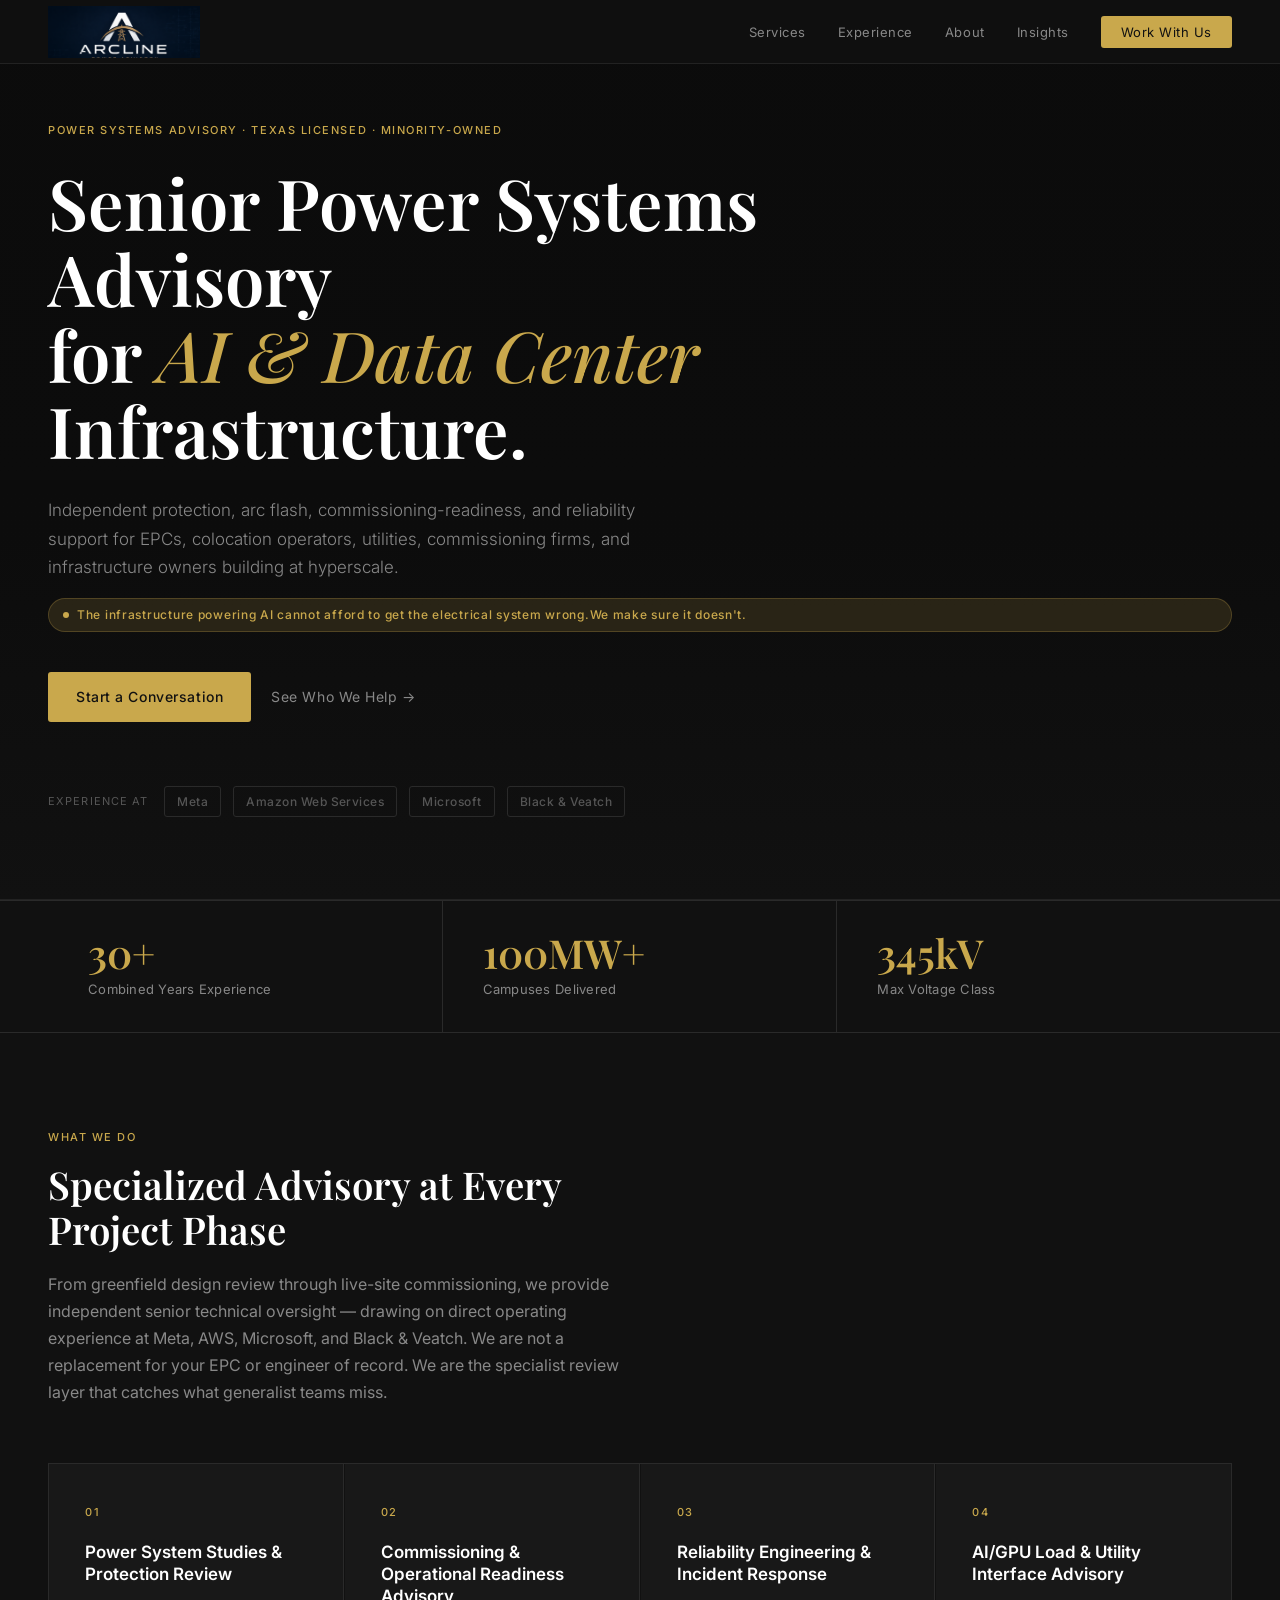
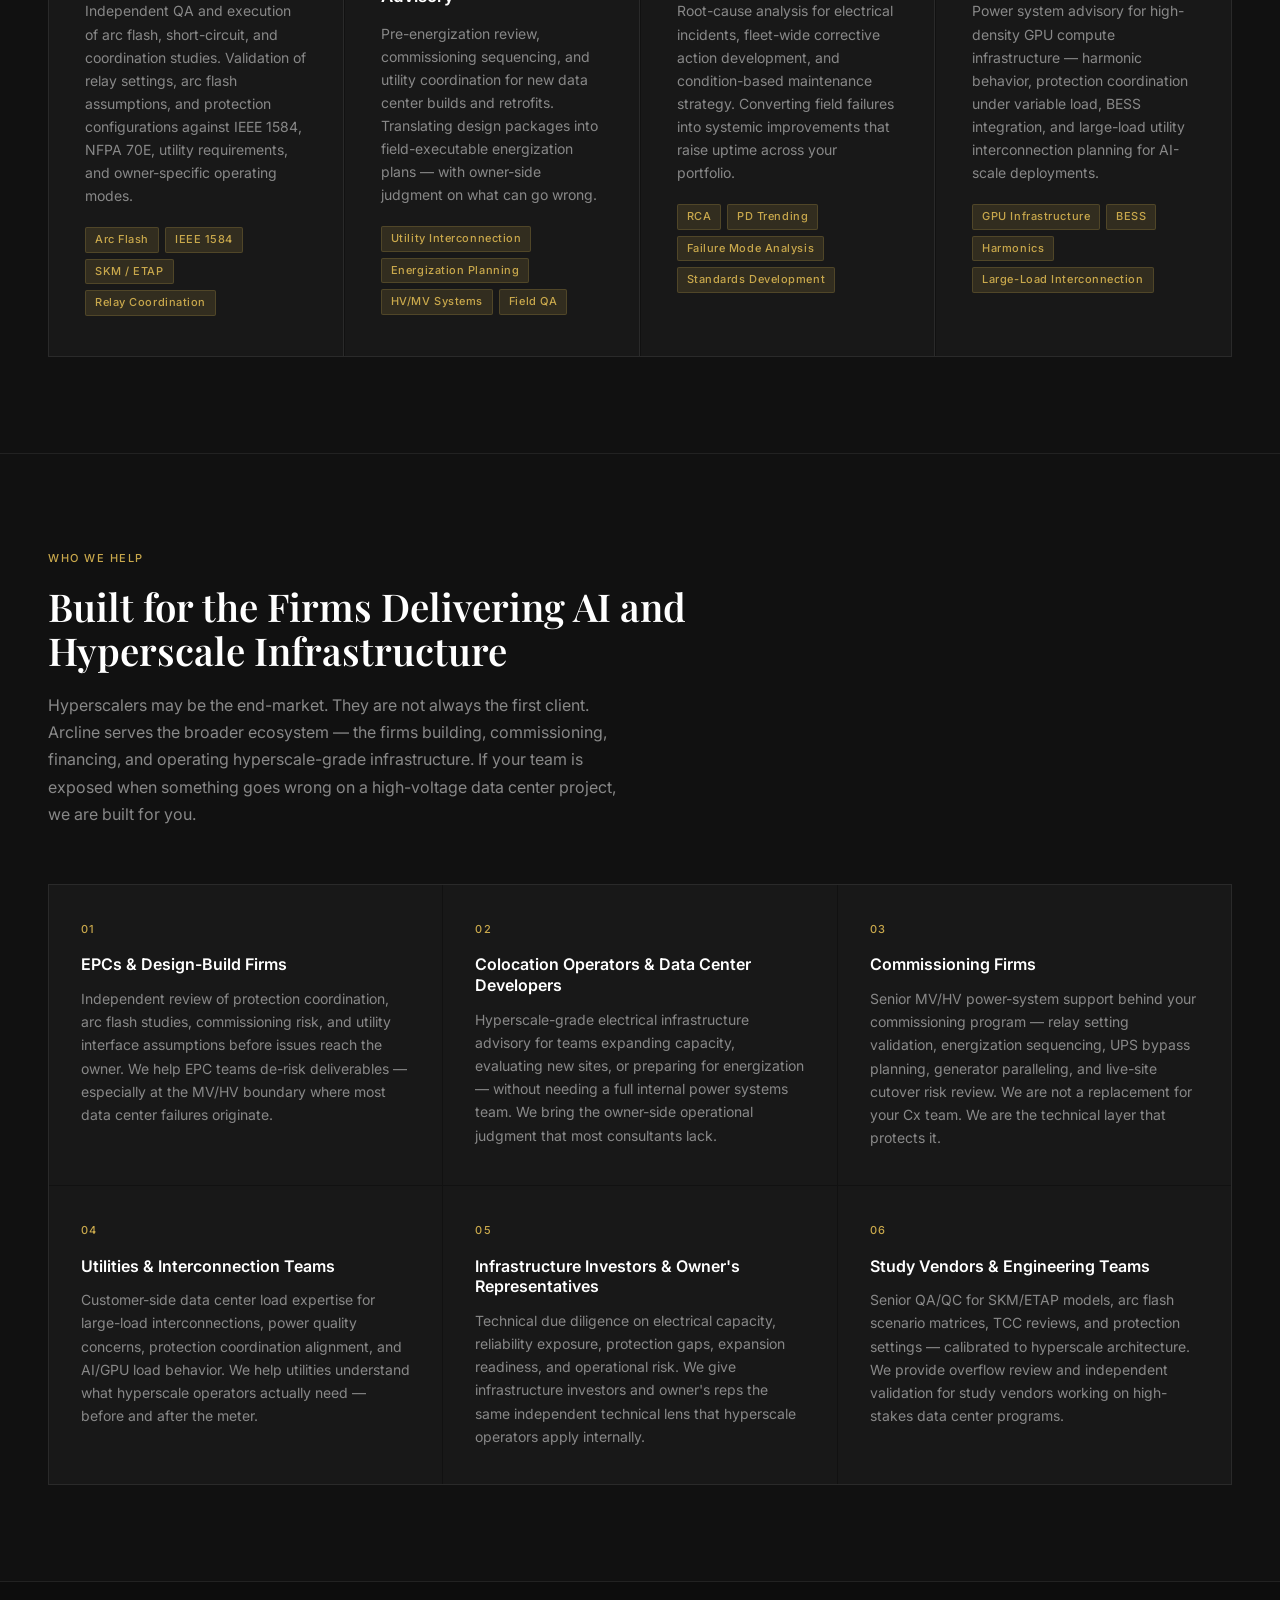
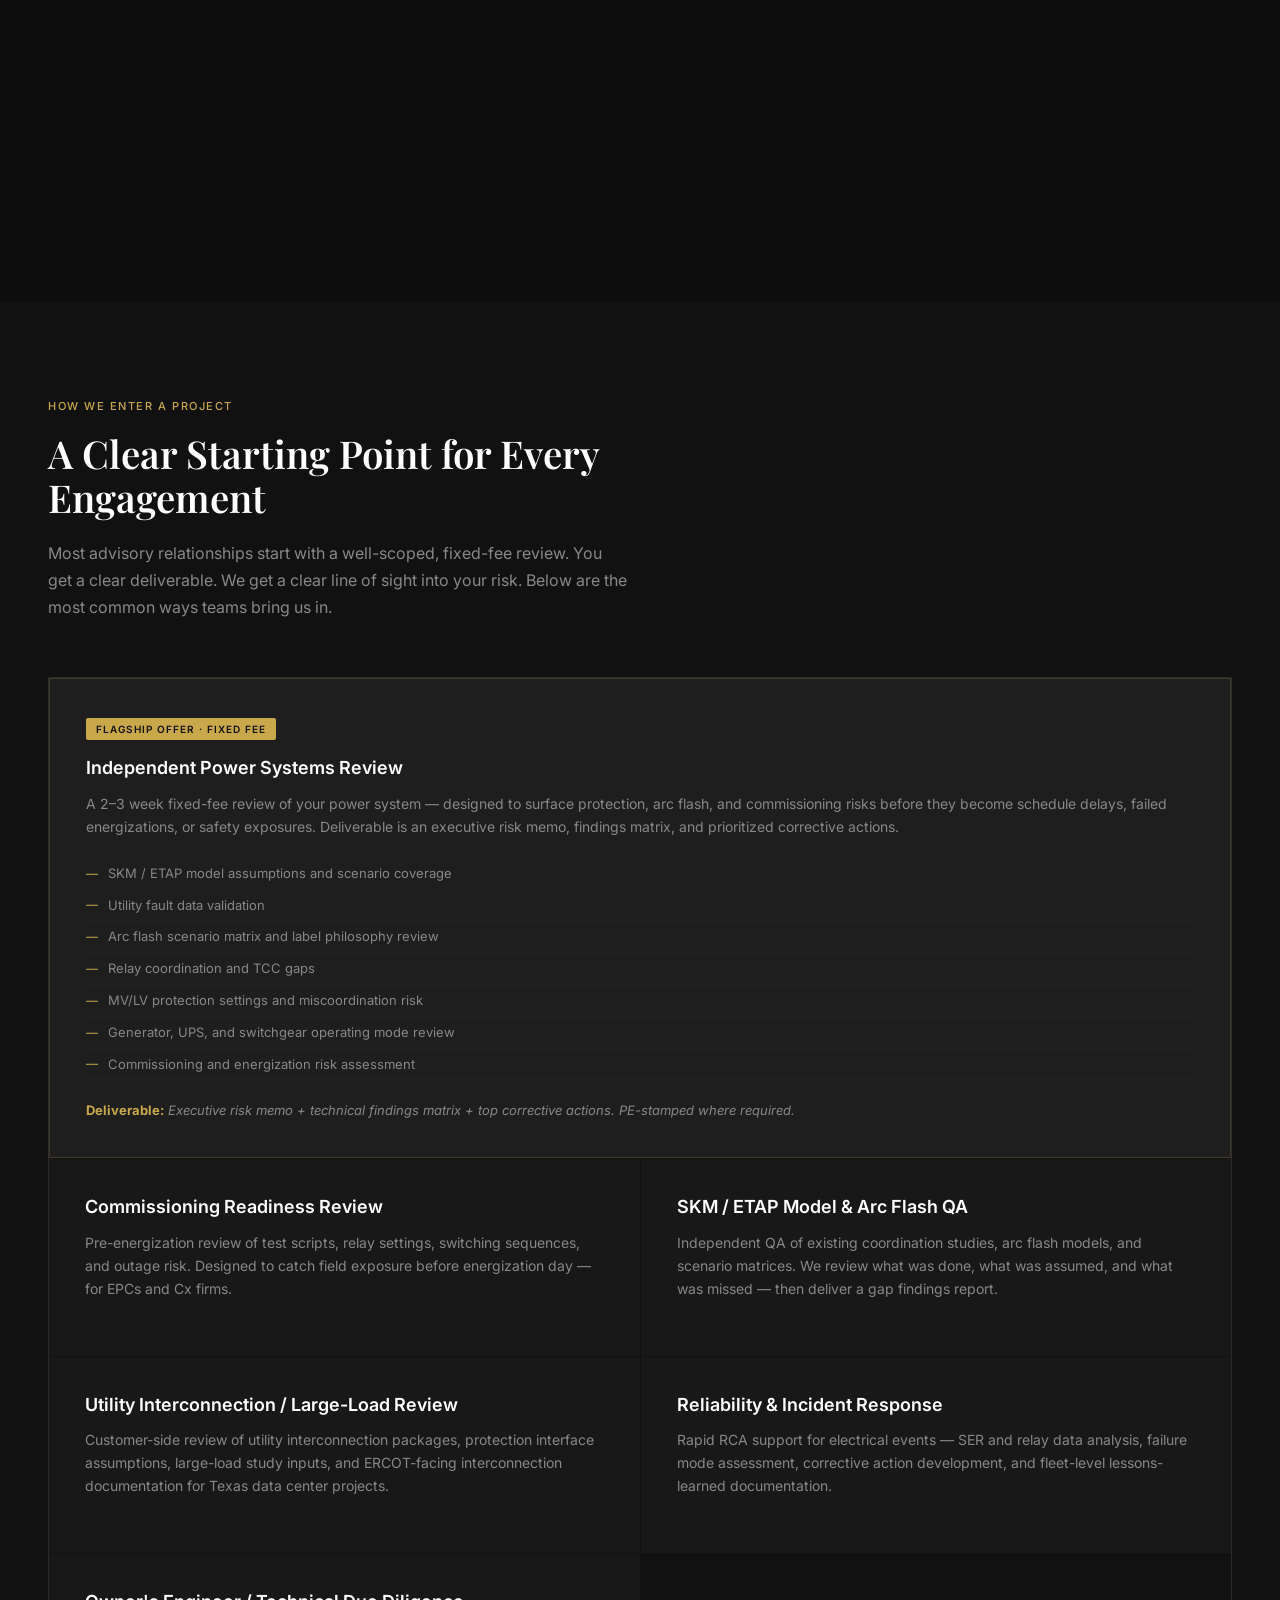
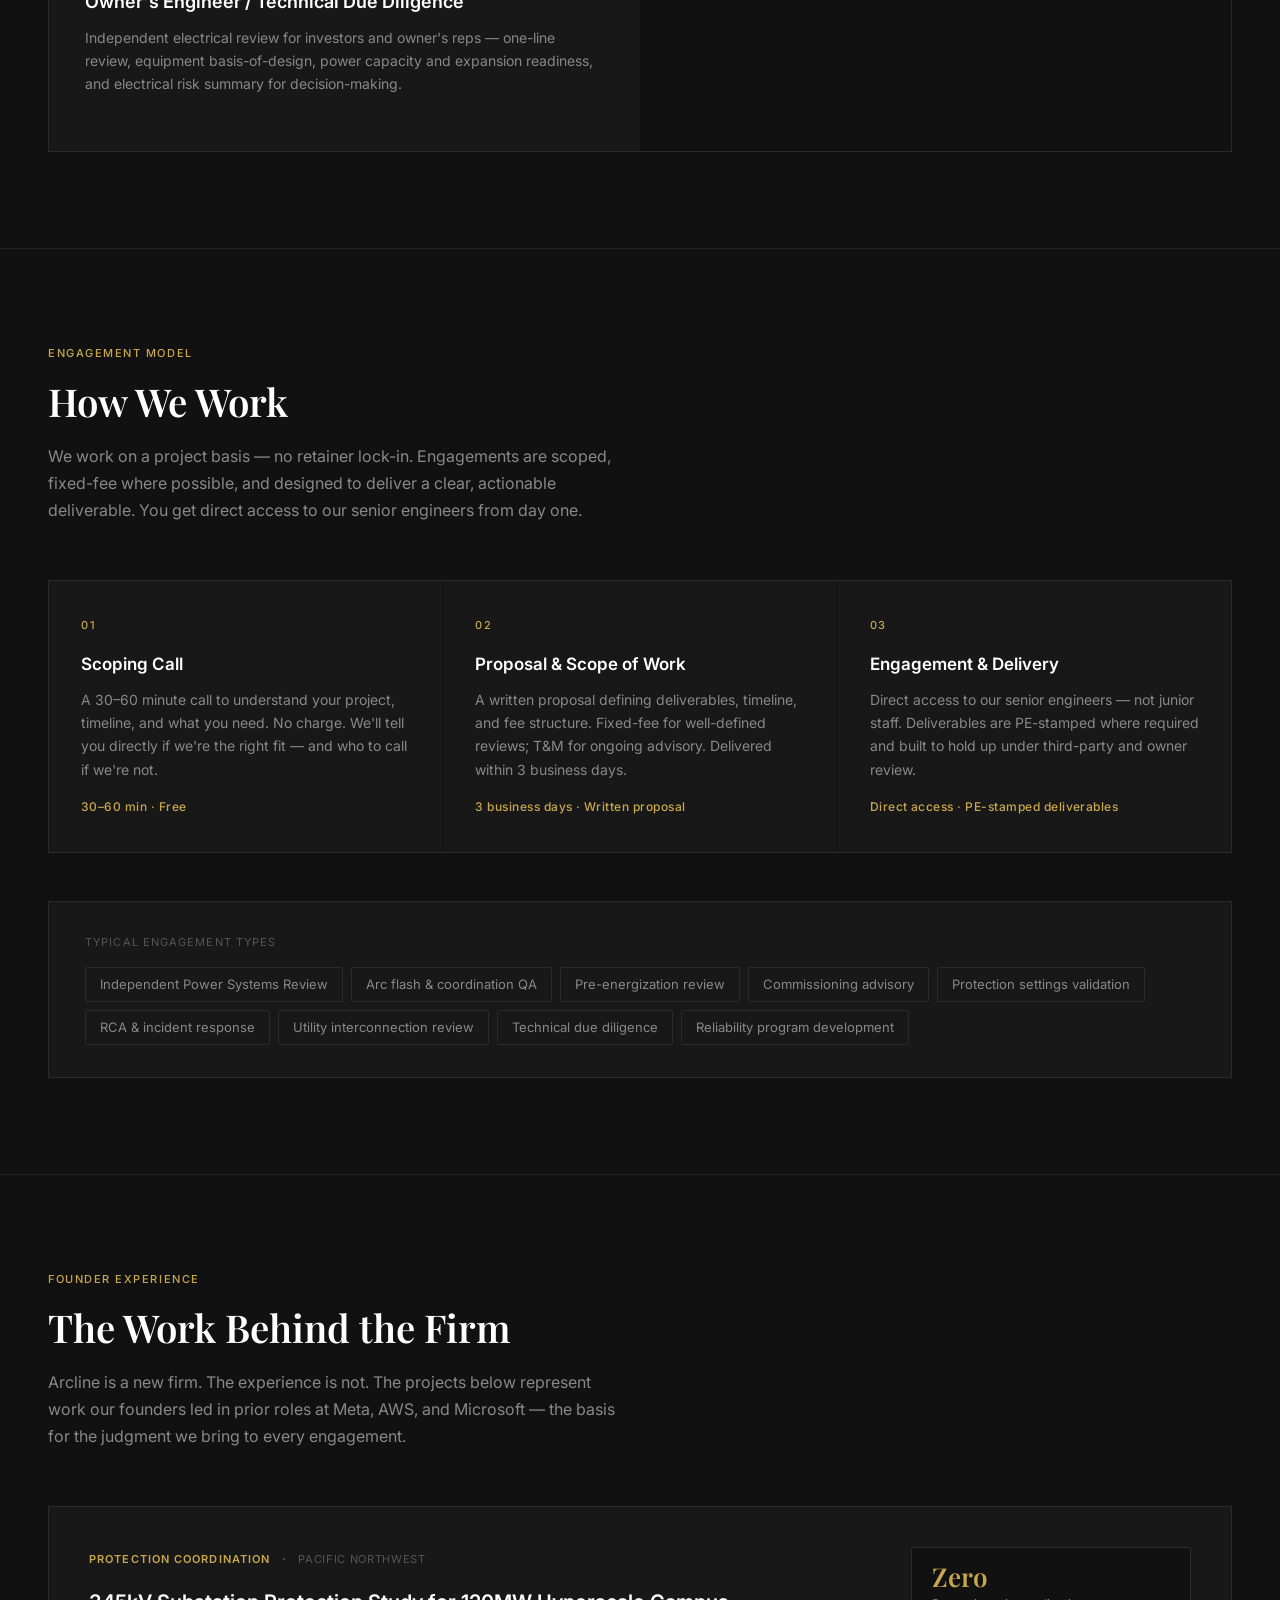
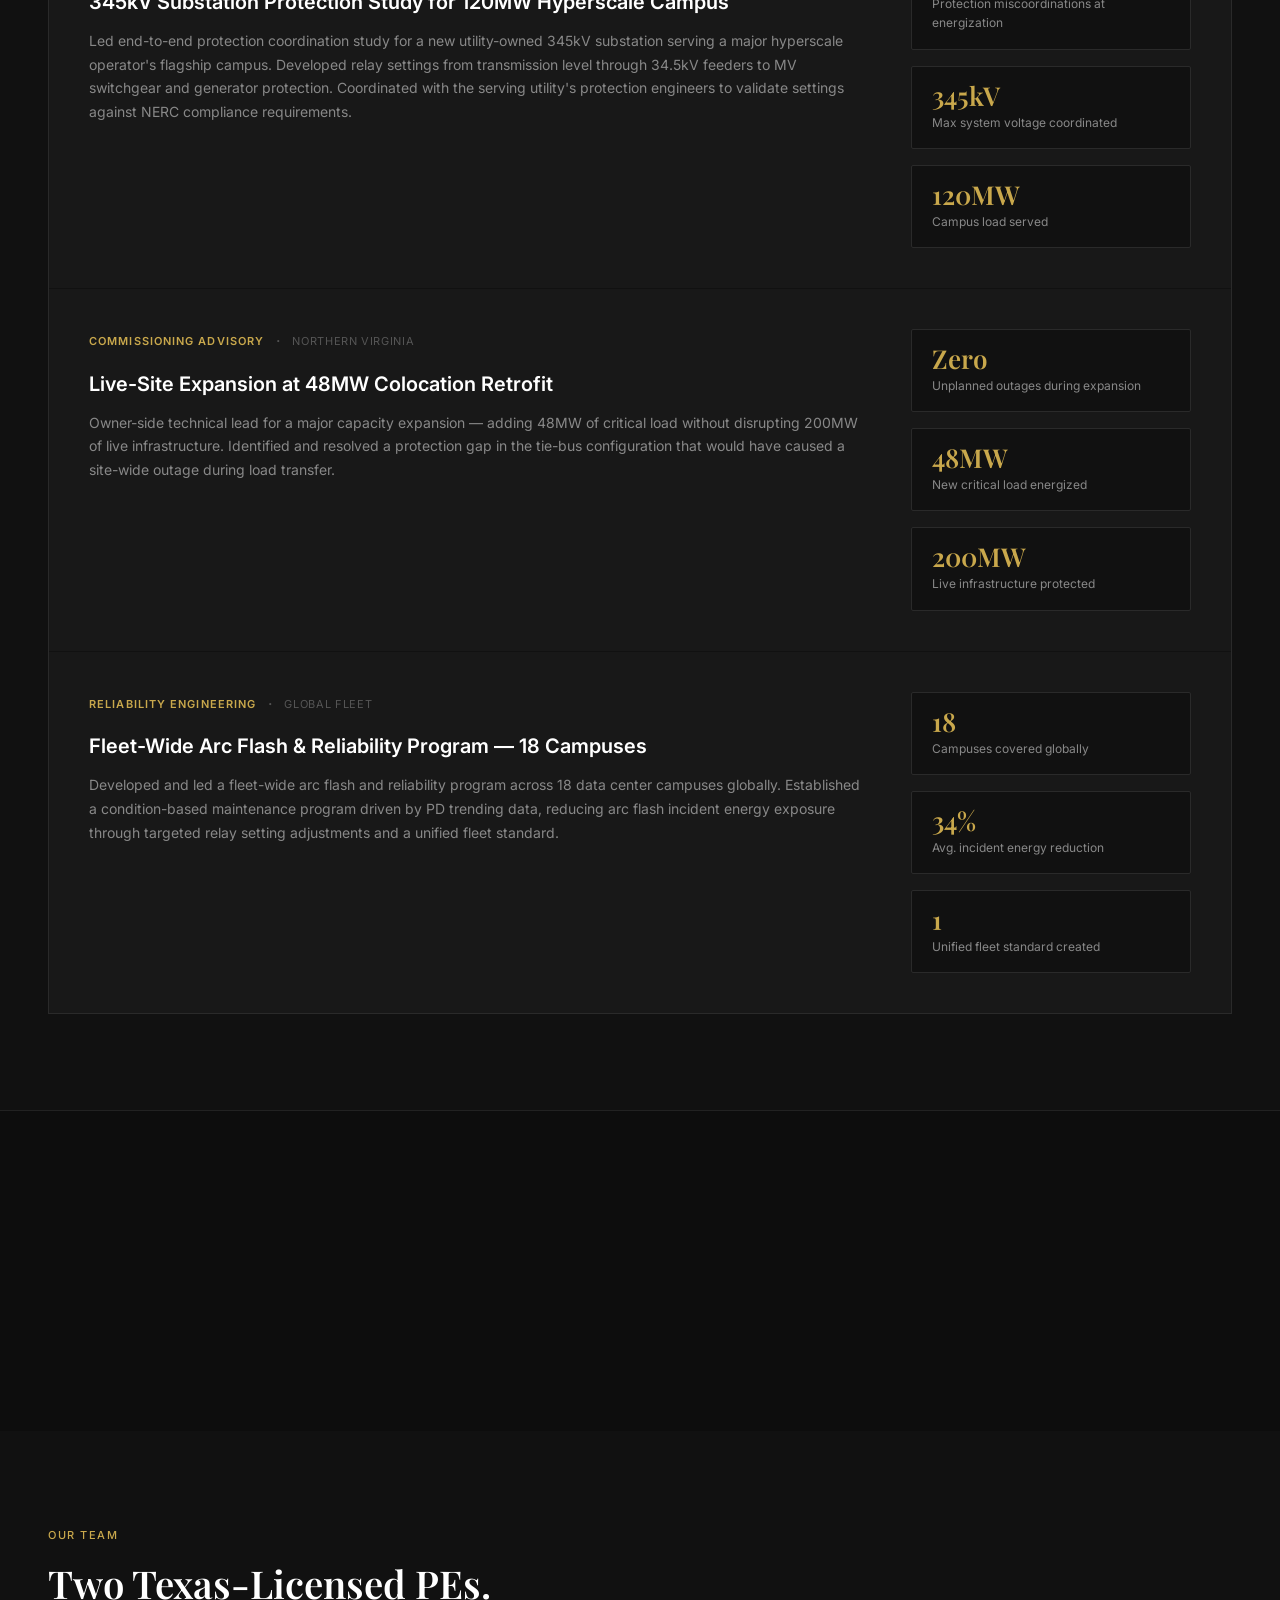
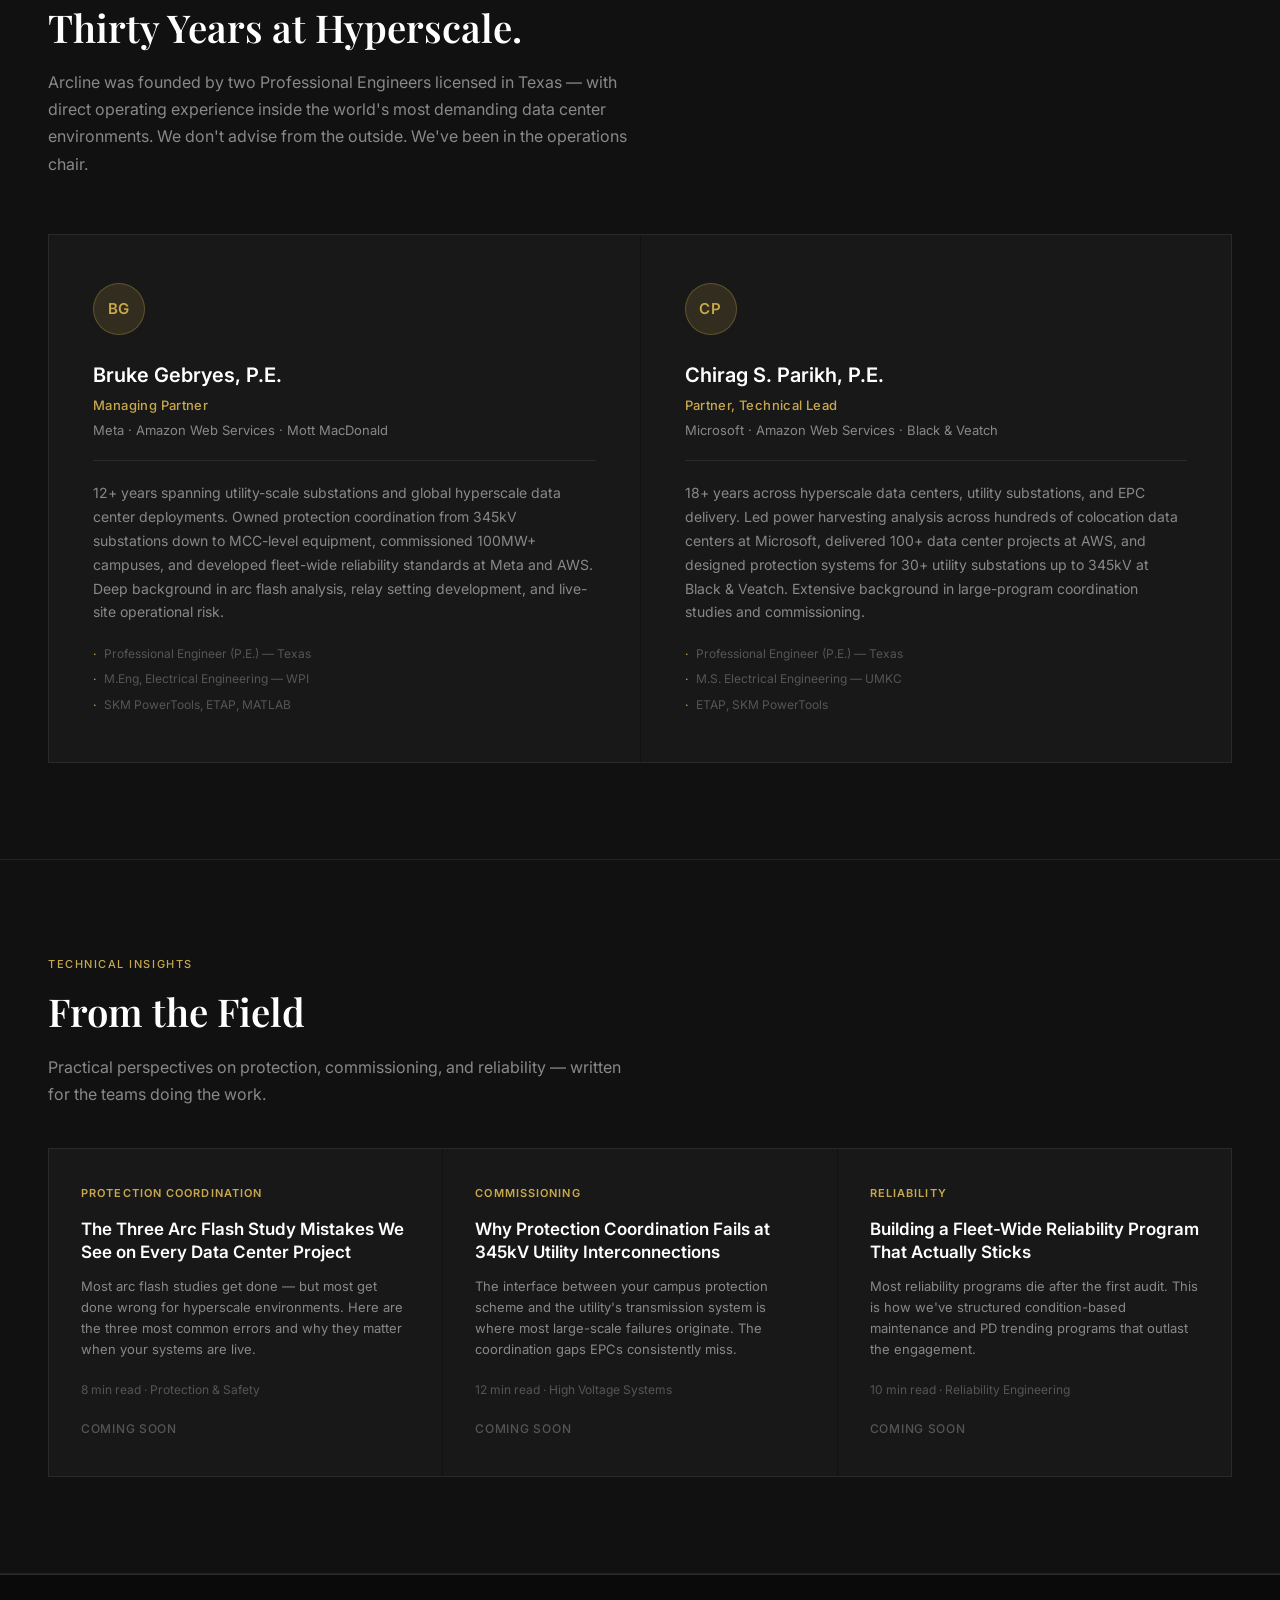
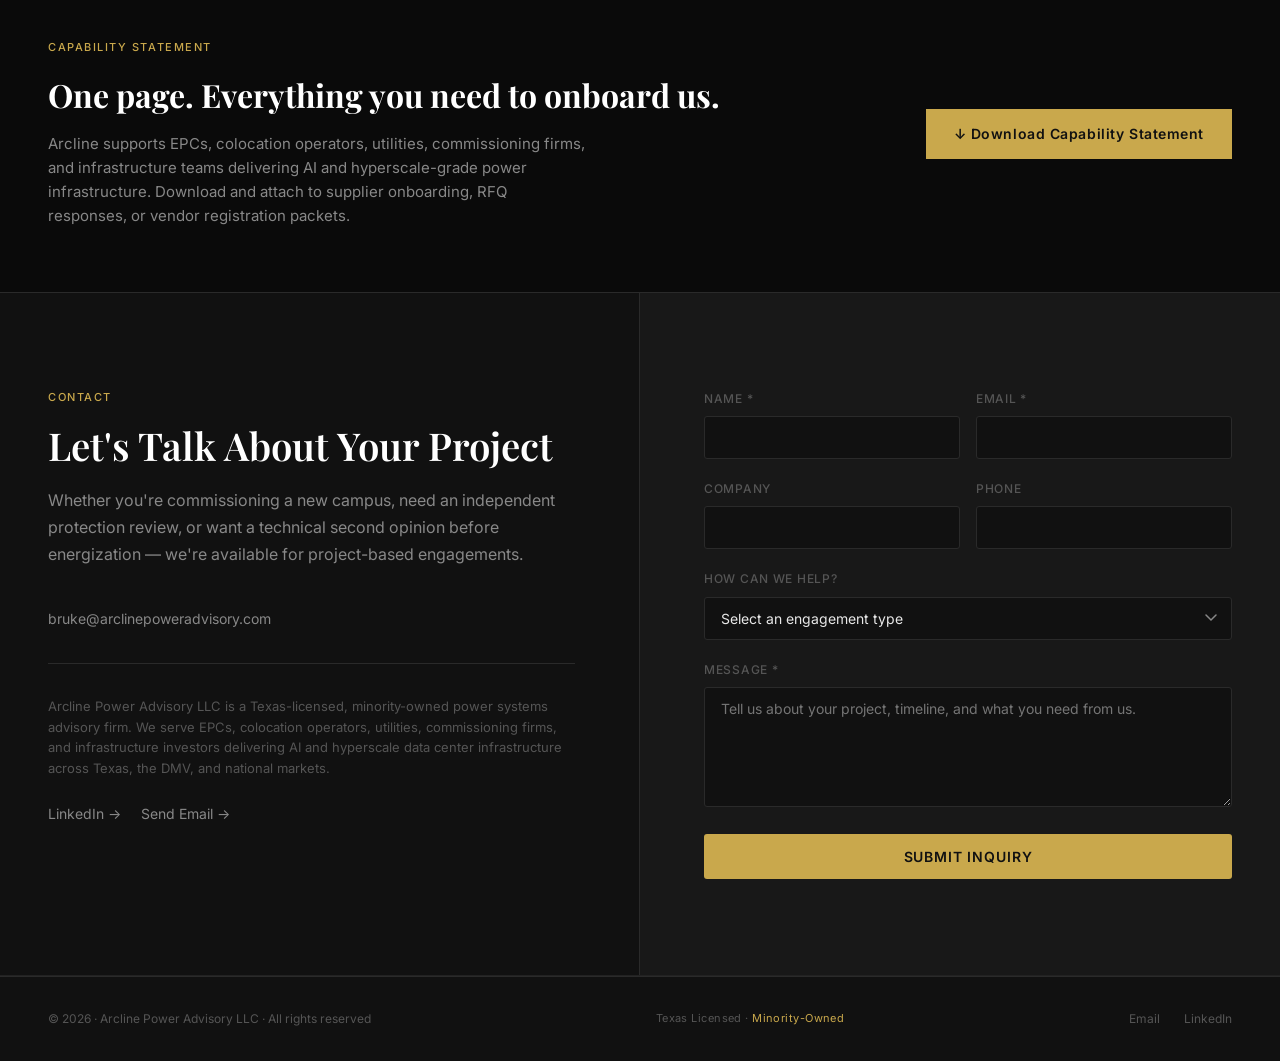
==== commit 0f93925d: "Update index.html" ====
--- a/index.html
+++ b/index.html
@@ -247,7 +247,7 @@
   <p class="hero-sub">
     Independent protection, arc flash, commissioning-readiness, and reliability support for EPCs, colocation operators, utilities, commissioning firms, and infrastructure owners building at hyperscale.
   </p>
-  <div class="hero-badge">Texas is booming. We're built for it.</div>
+  <div class="hero-badge">The infrastructure powering AI cannot afford to get the electrical system wrong.We make sure it doesn't.</div>
   <div class="hero-actions">
     <a href="#contact" class="btn-primary">Start a Conversation</a>
     <a href="#who" class="btn-ghost">See Who We Help</a>
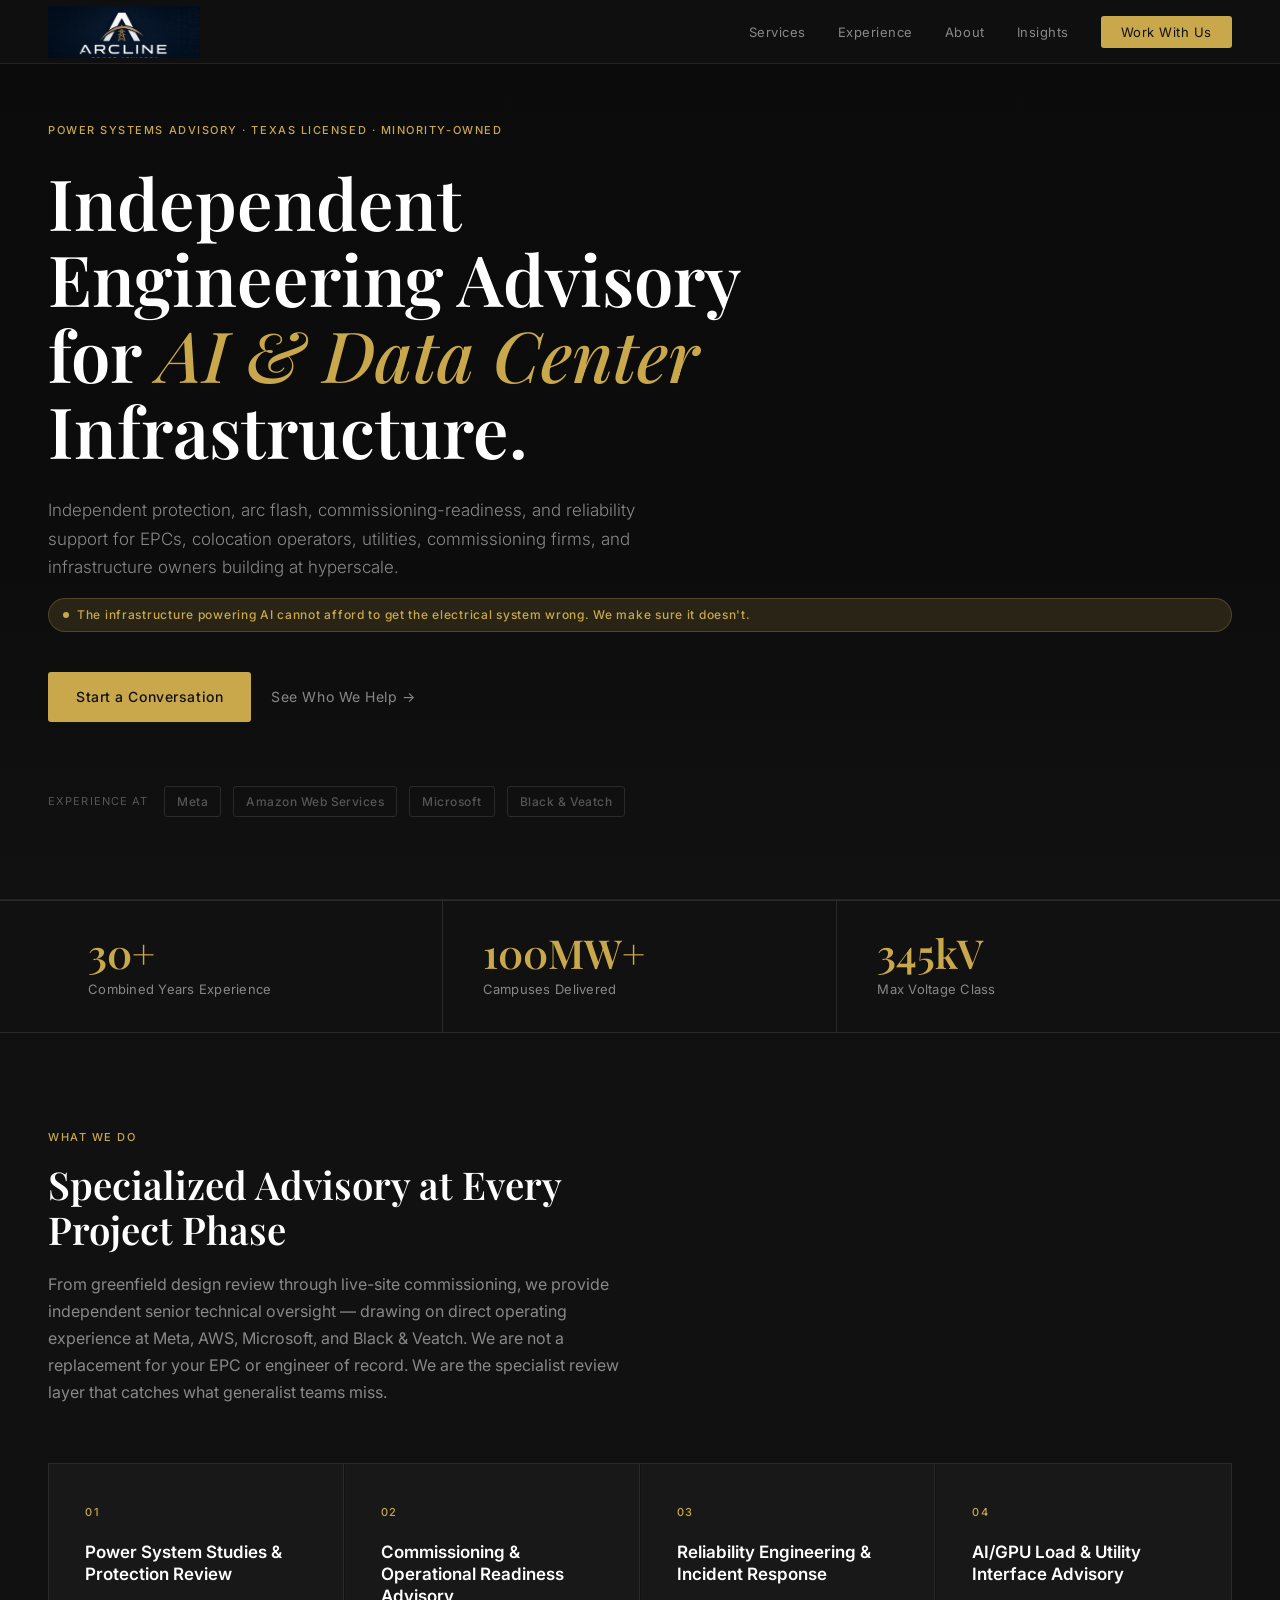
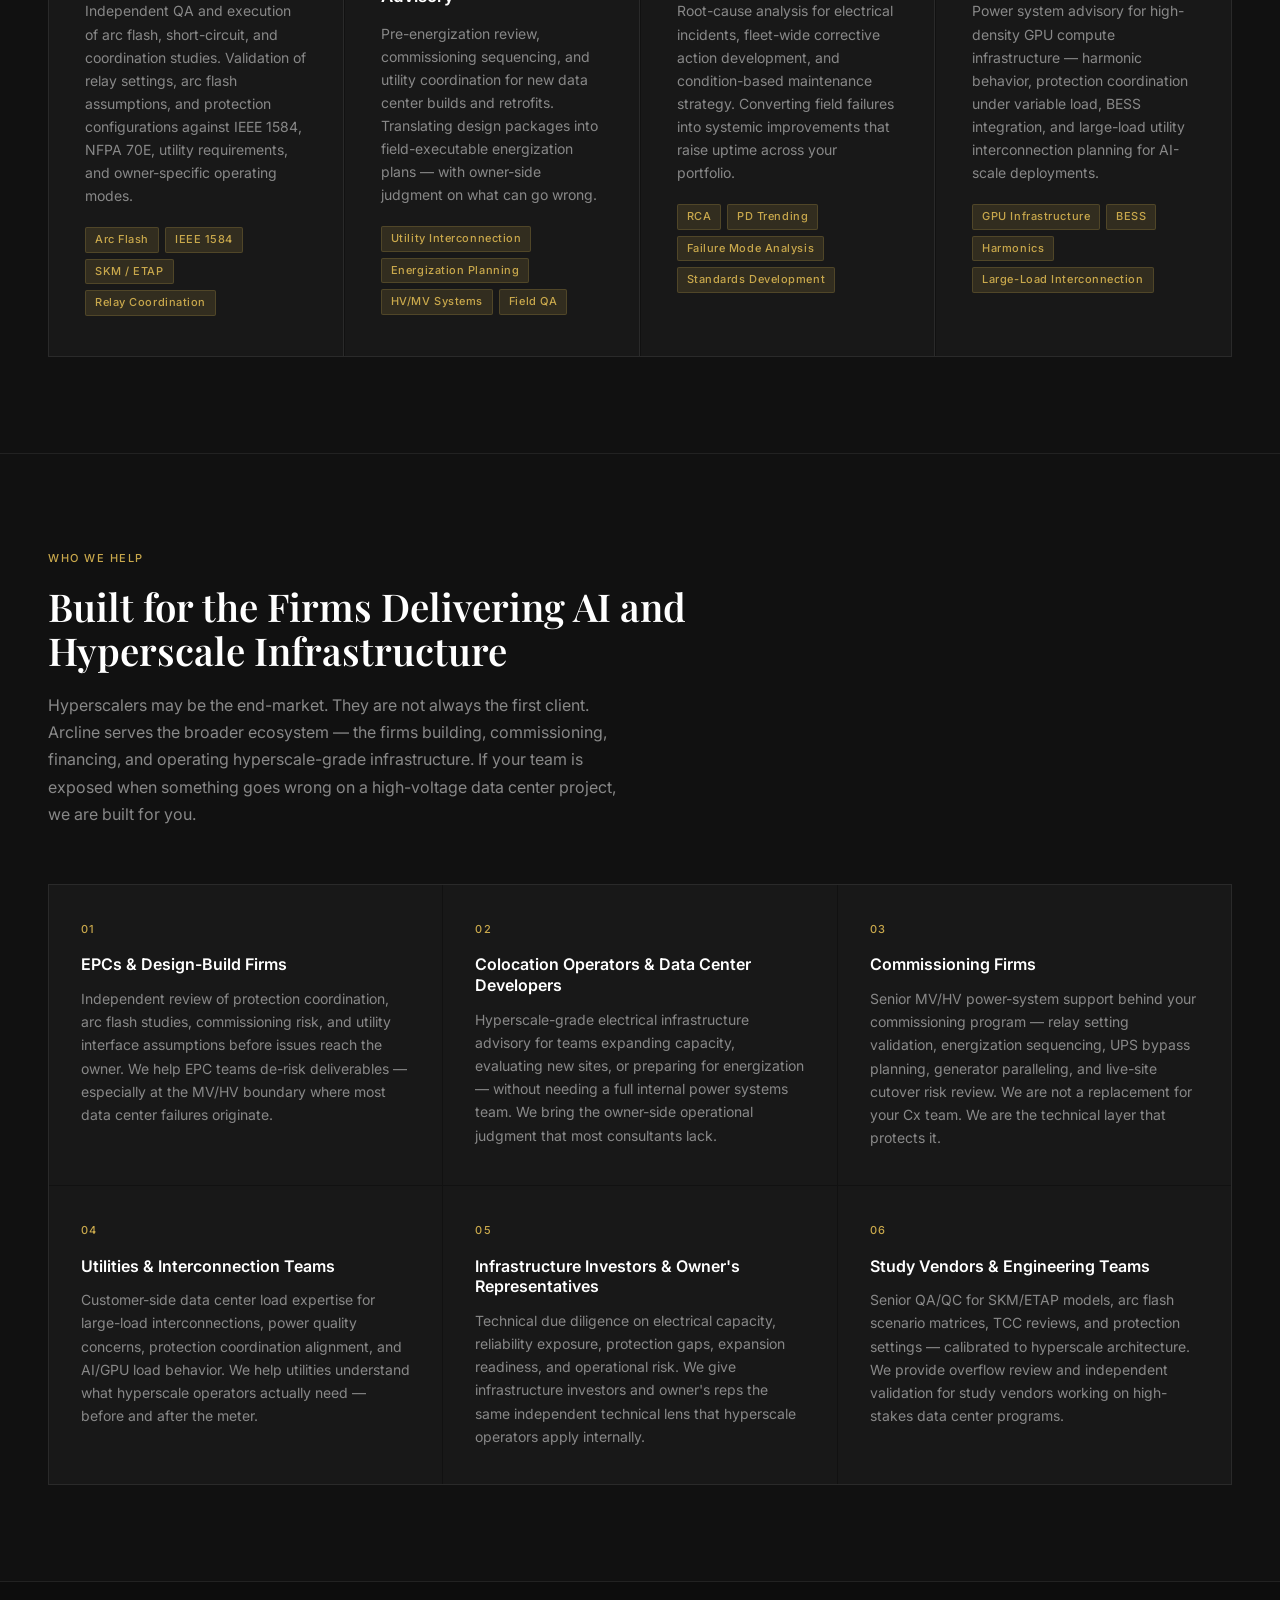
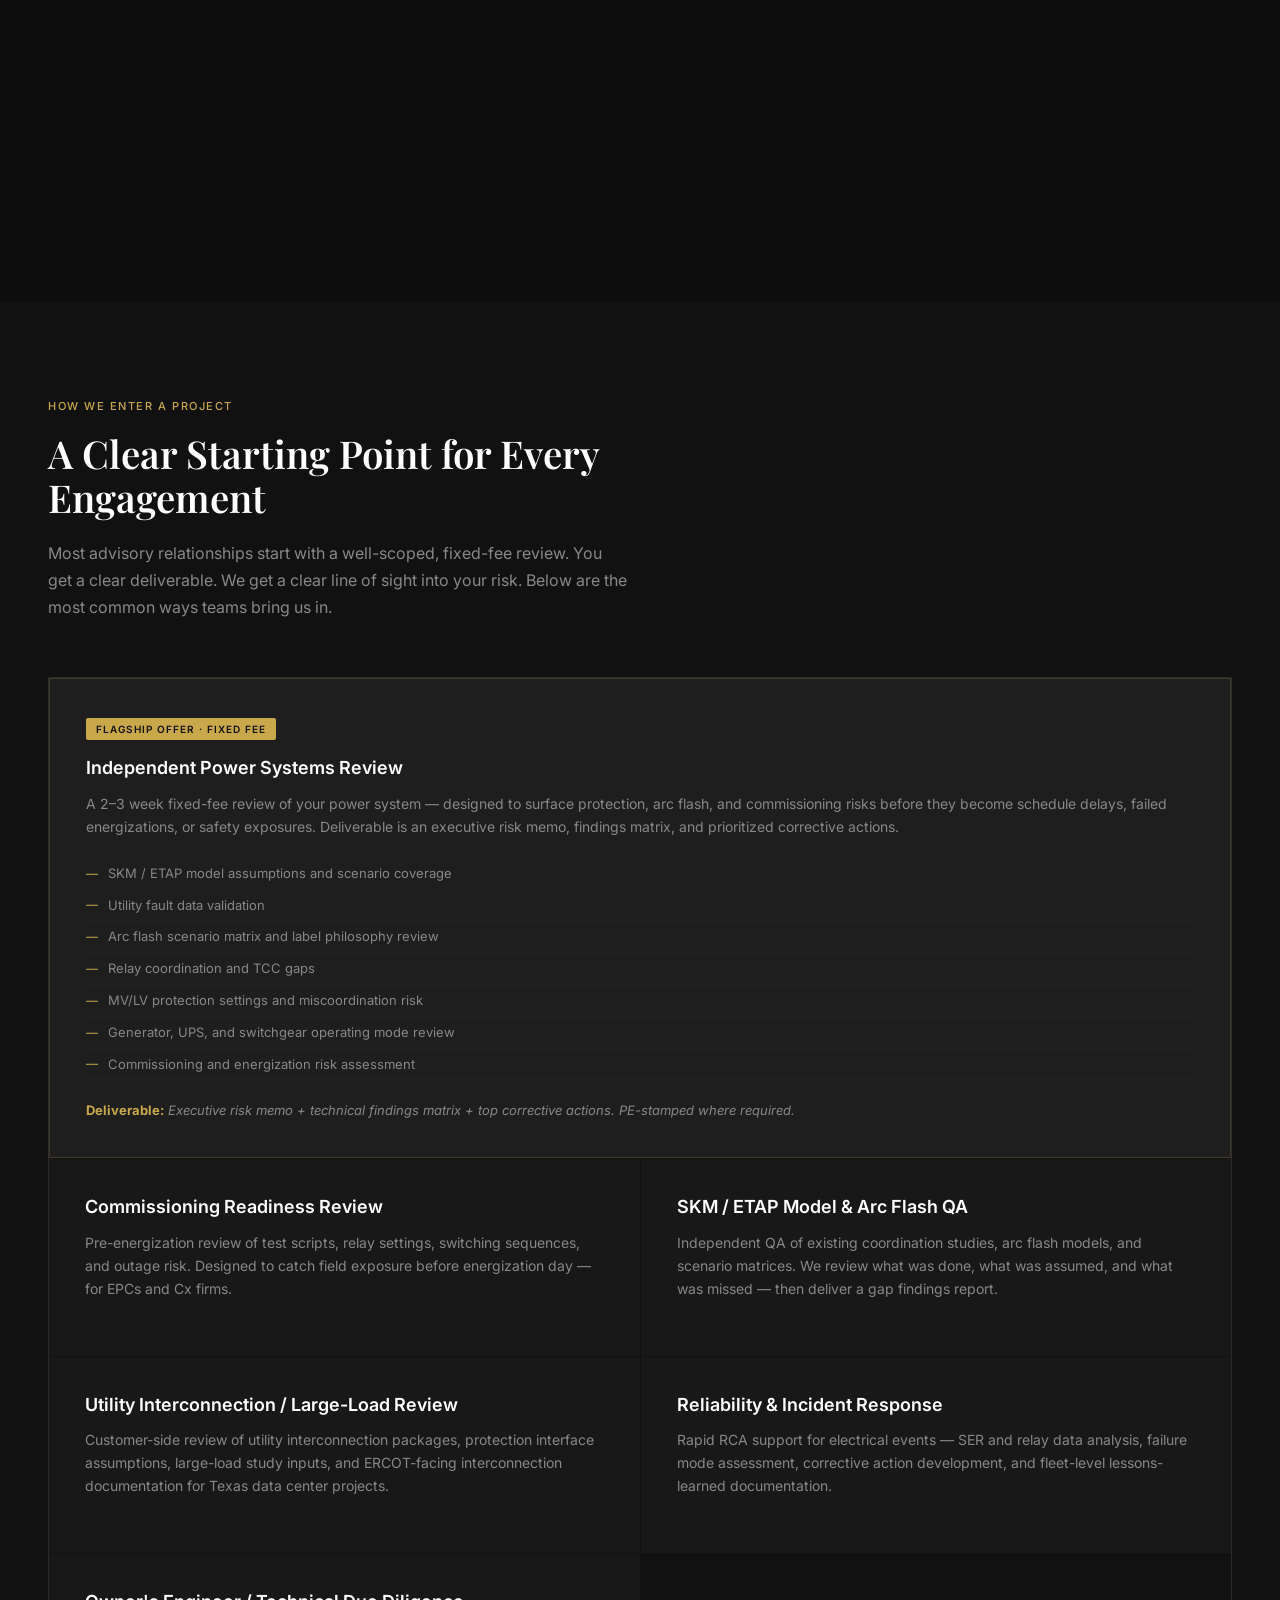
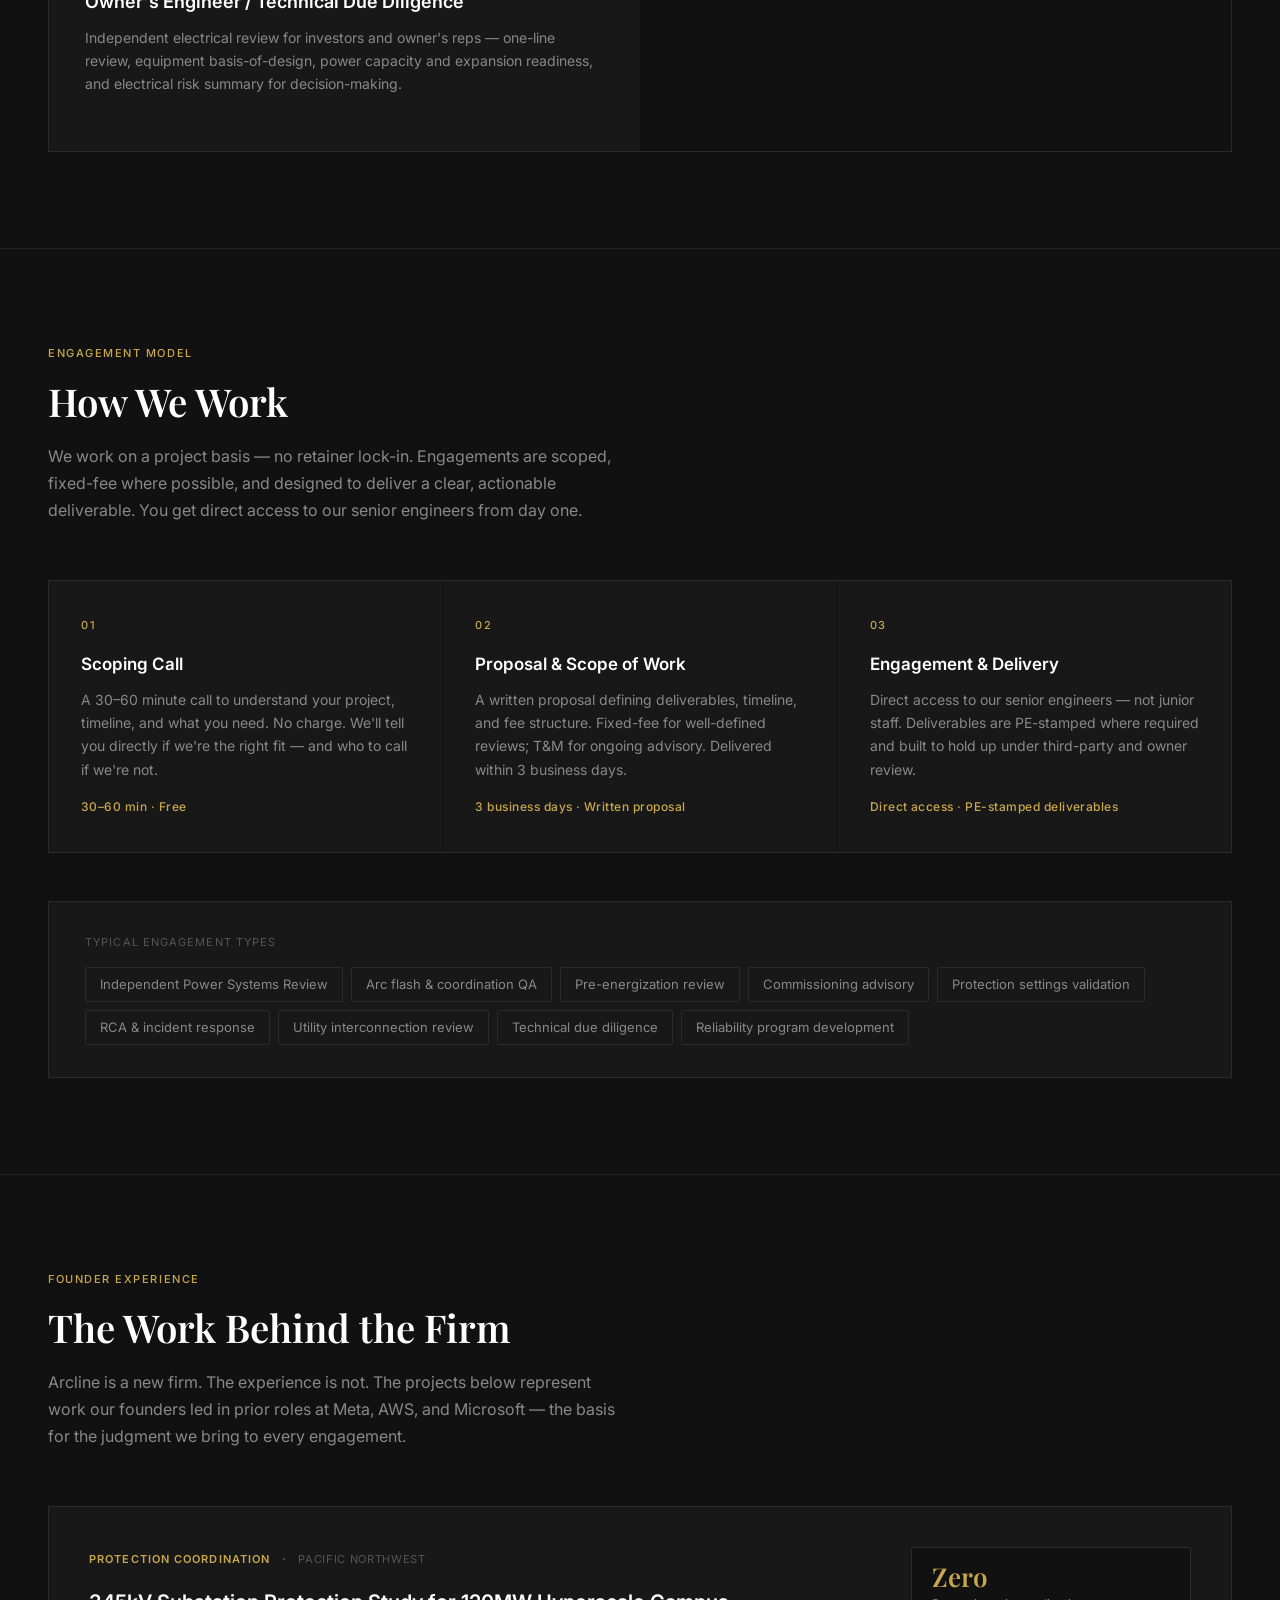
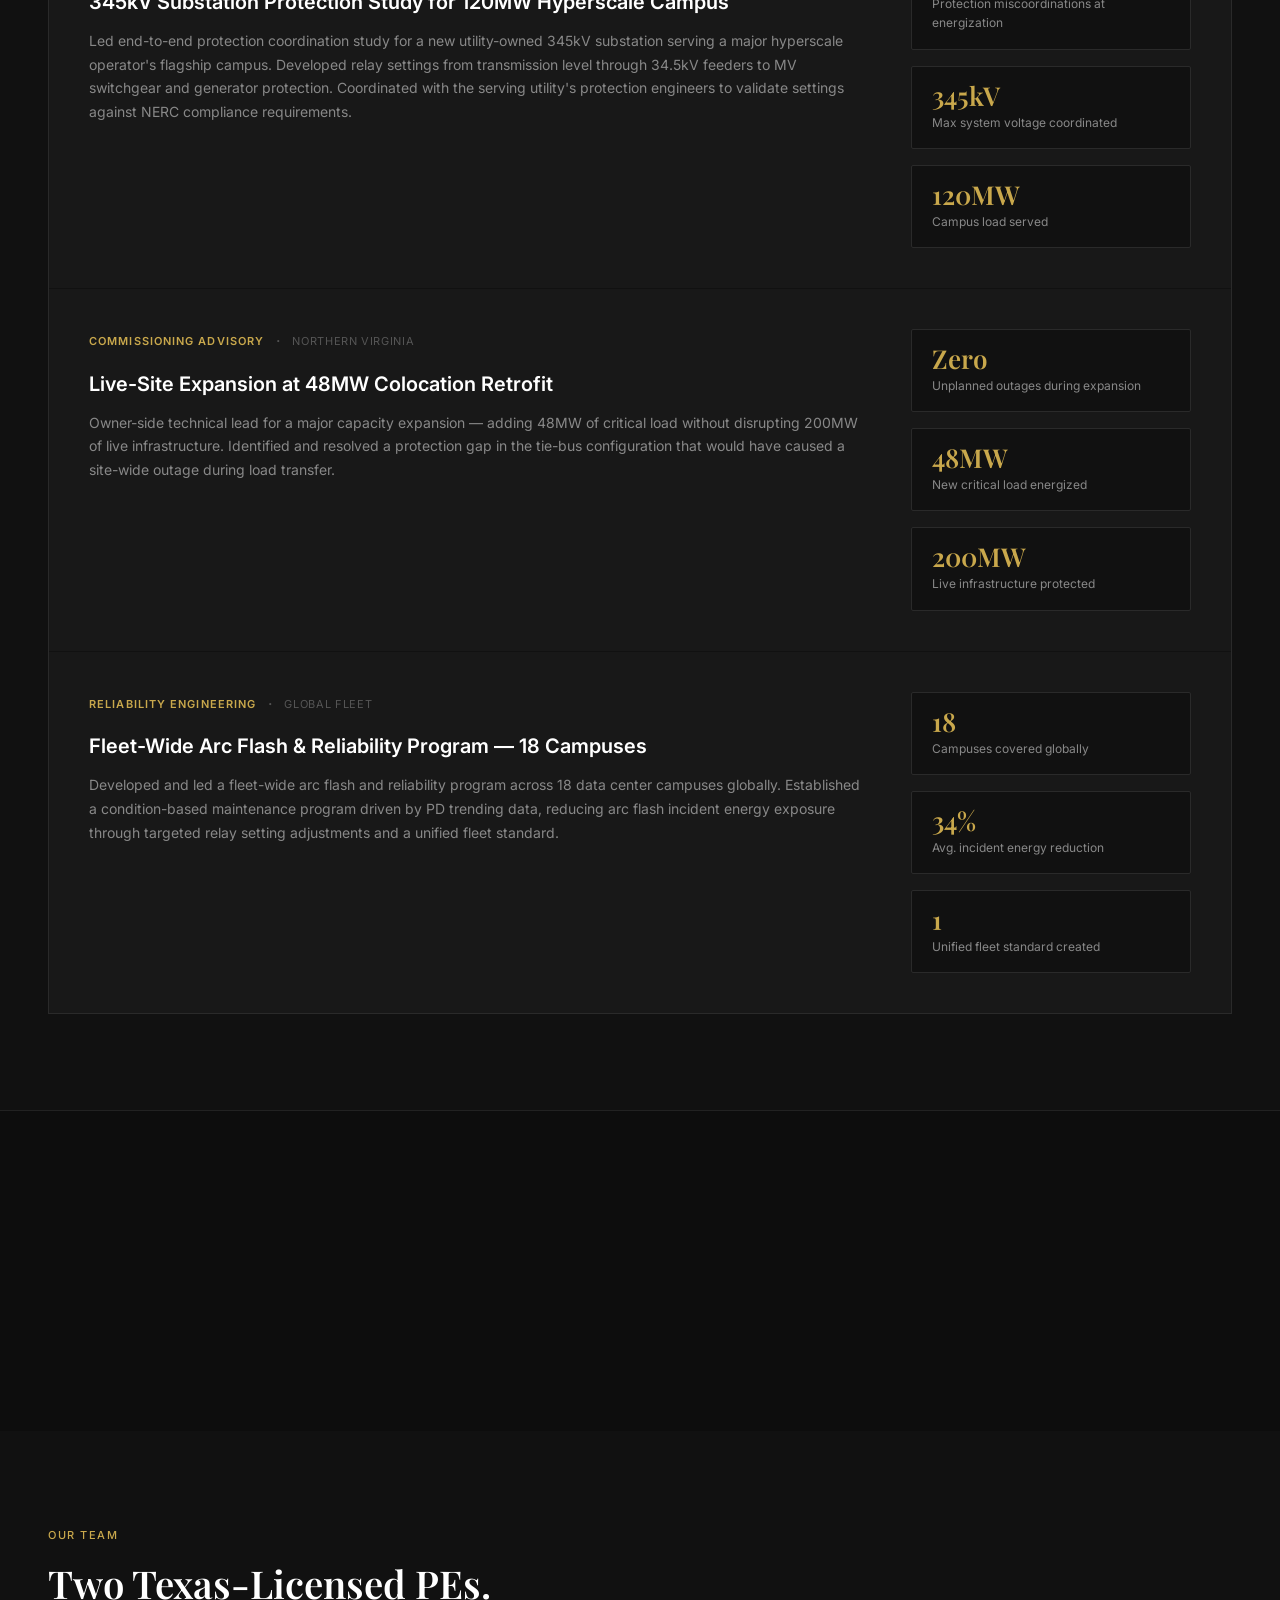
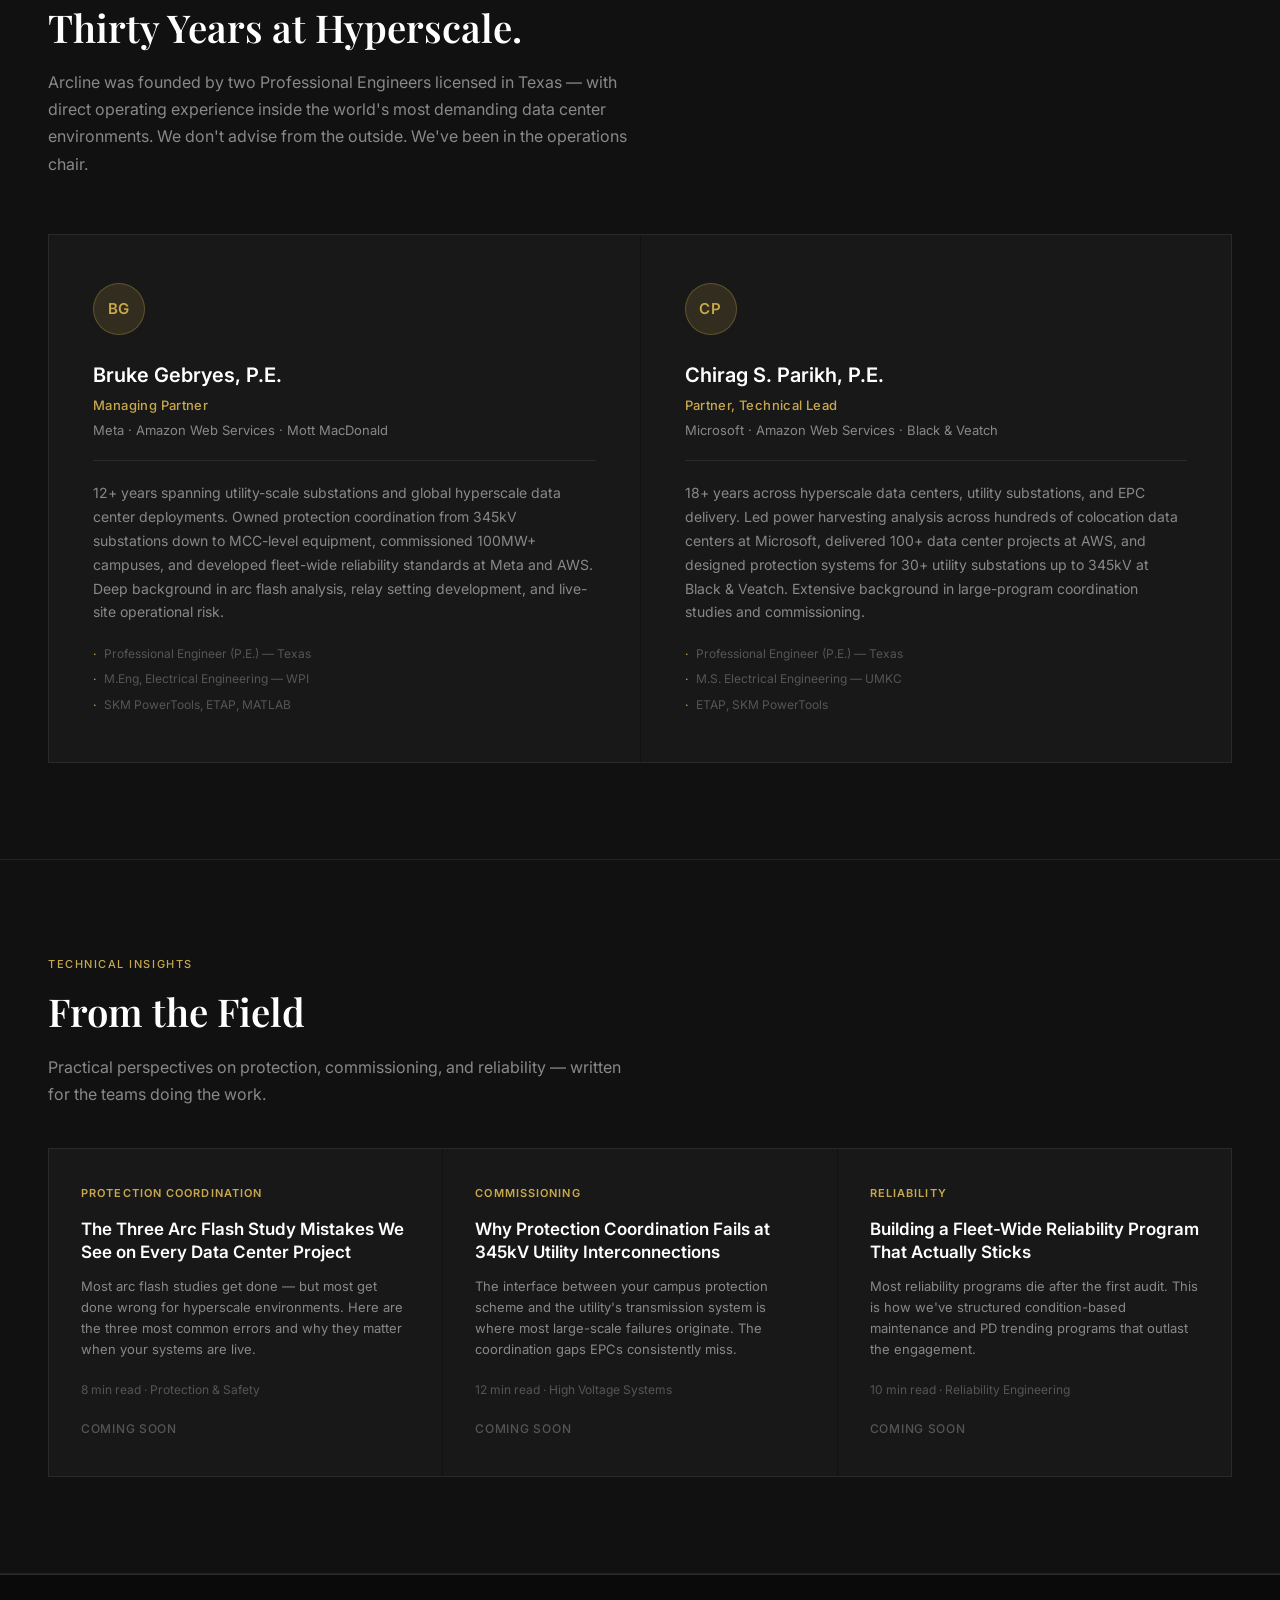
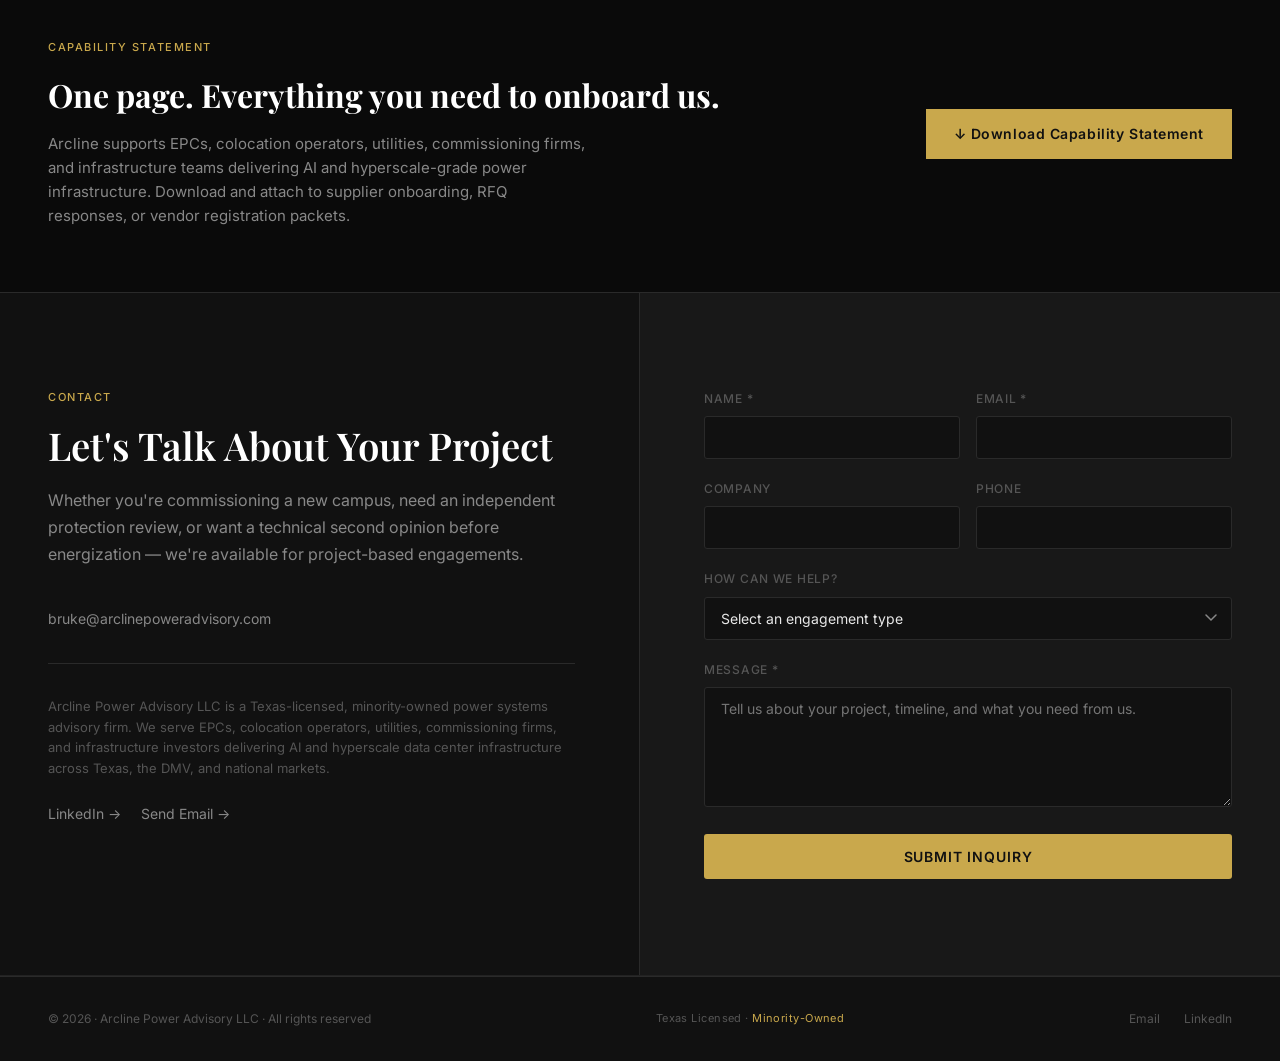
==== commit 89a078b6: "Update index.html" ====
--- a/index.html
+++ b/index.html
@@ -3,7 +3,7 @@
 <head>
   <meta charset="UTF-8" />
   <meta name="viewport" content="width=device-width, initial-scale=1.0" />
-  <title>Arcline Power Advisory — Senior Power Systems Advisory for AI & Data Center Infrastructure</title>
+  <title>Arcline Power Advisory — Independent Engineering Advisory for Hyperscale & AI Infrastructure</title>
   <meta name="description" content="Arcline Power Advisory is a Texas-licensed, minority-owned power systems advisory firm. Independent protection, arc flash, commissioning-readiness, and reliability support for EPCs, colocation operators, utilities, and infrastructure owners." />
   <link rel="preconnect" href="https://fonts.googleapis.com" />
   <link rel="preconnect" href="https://fonts.gstatic.com" crossorigin />
@@ -242,12 +242,12 @@
 <section id="hero">
   <div class="hero-eyebrow">Power Systems Advisory · Texas Licensed · Minority-Owned</div>
   <h1 class="hero-headline">
-    Senior Power Systems Advisory<br />for <em>AI & Data Center</em><br />Infrastructure.
+    Independent Engineering Advisory<br />for <em>AI & Data Center</em><br />Infrastructure.
   </h1>
   <p class="hero-sub">
     Independent protection, arc flash, commissioning-readiness, and reliability support for EPCs, colocation operators, utilities, commissioning firms, and infrastructure owners building at hyperscale.
   </p>
-  <div class="hero-badge">The infrastructure powering AI cannot afford to get the electrical system wrong.We make sure it doesn't.</div>
+  <div class="hero-badge">The infrastructure powering AI cannot afford to get the electrical system wrong. We make sure it doesn't.</div>
   <div class="hero-actions">
     <a href="#contact" class="btn-primary">Start a Conversation</a>
     <a href="#who" class="btn-ghost">See Who We Help</a>
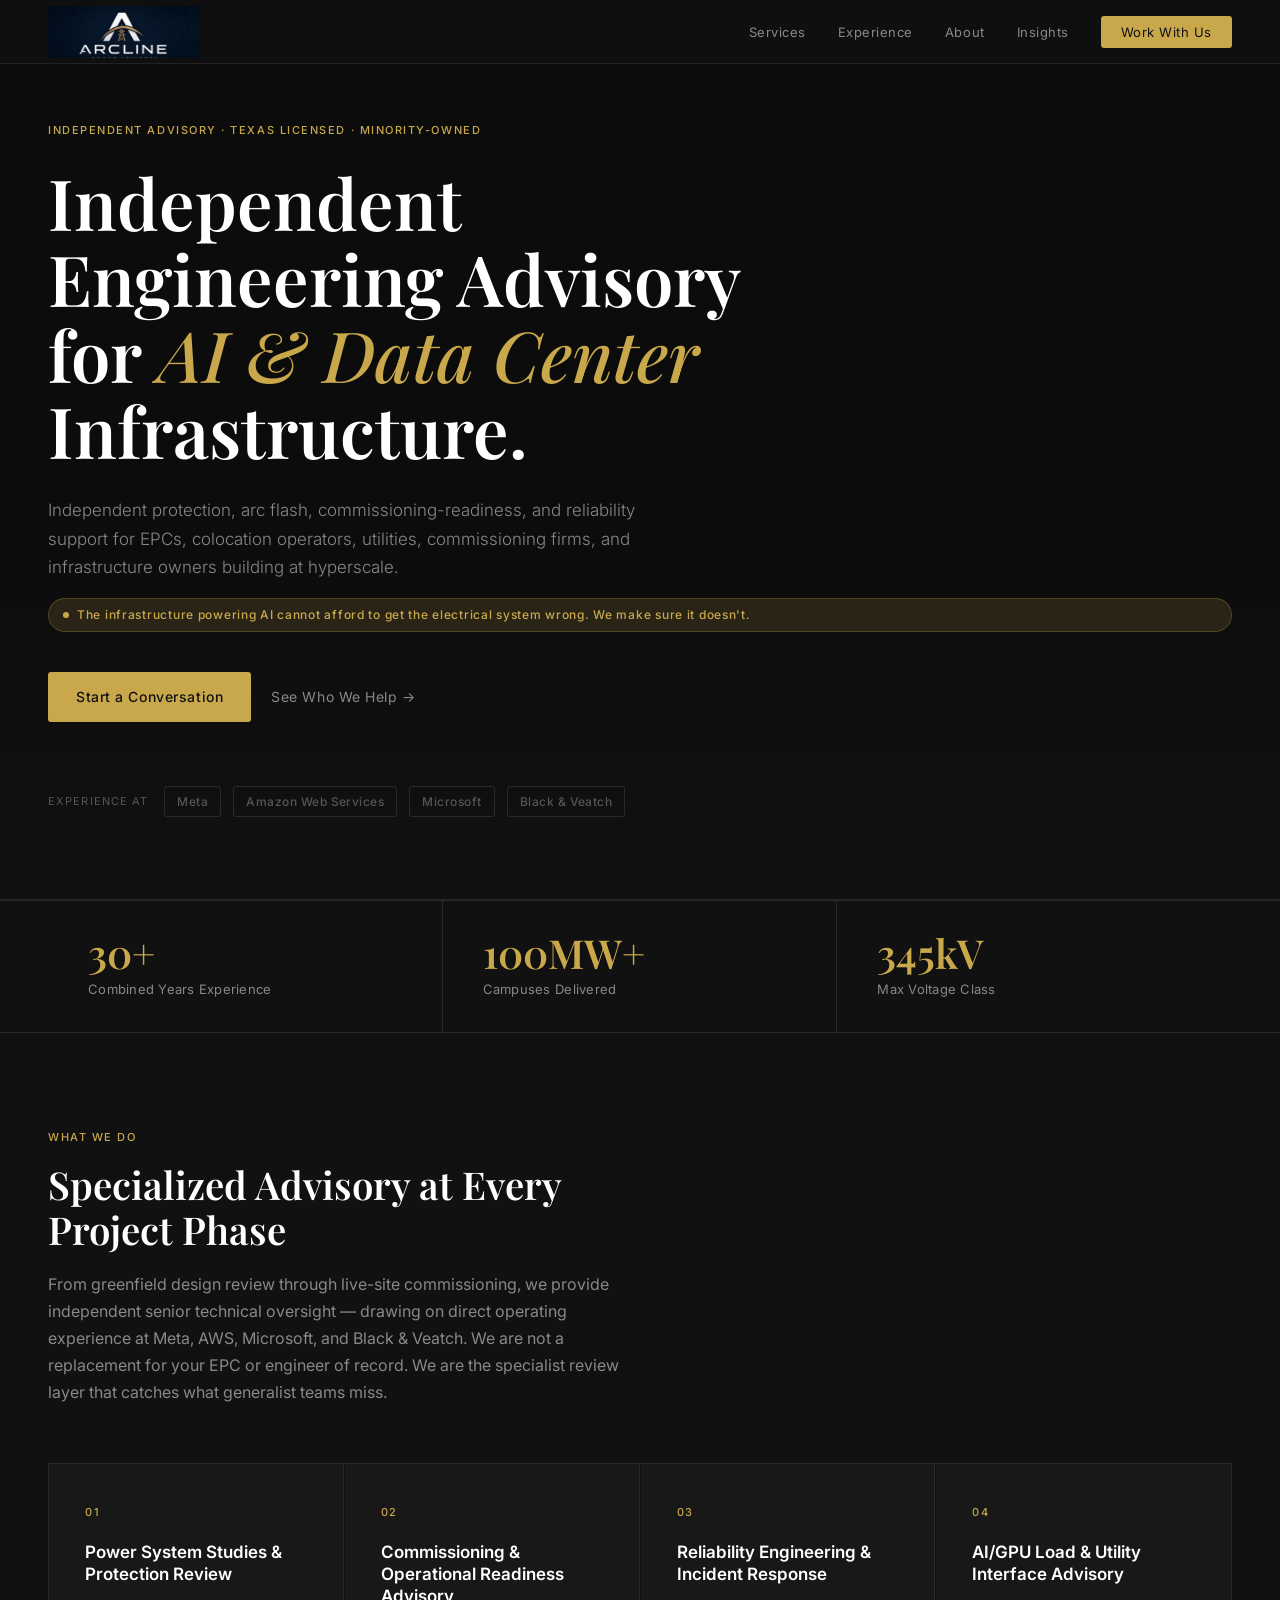
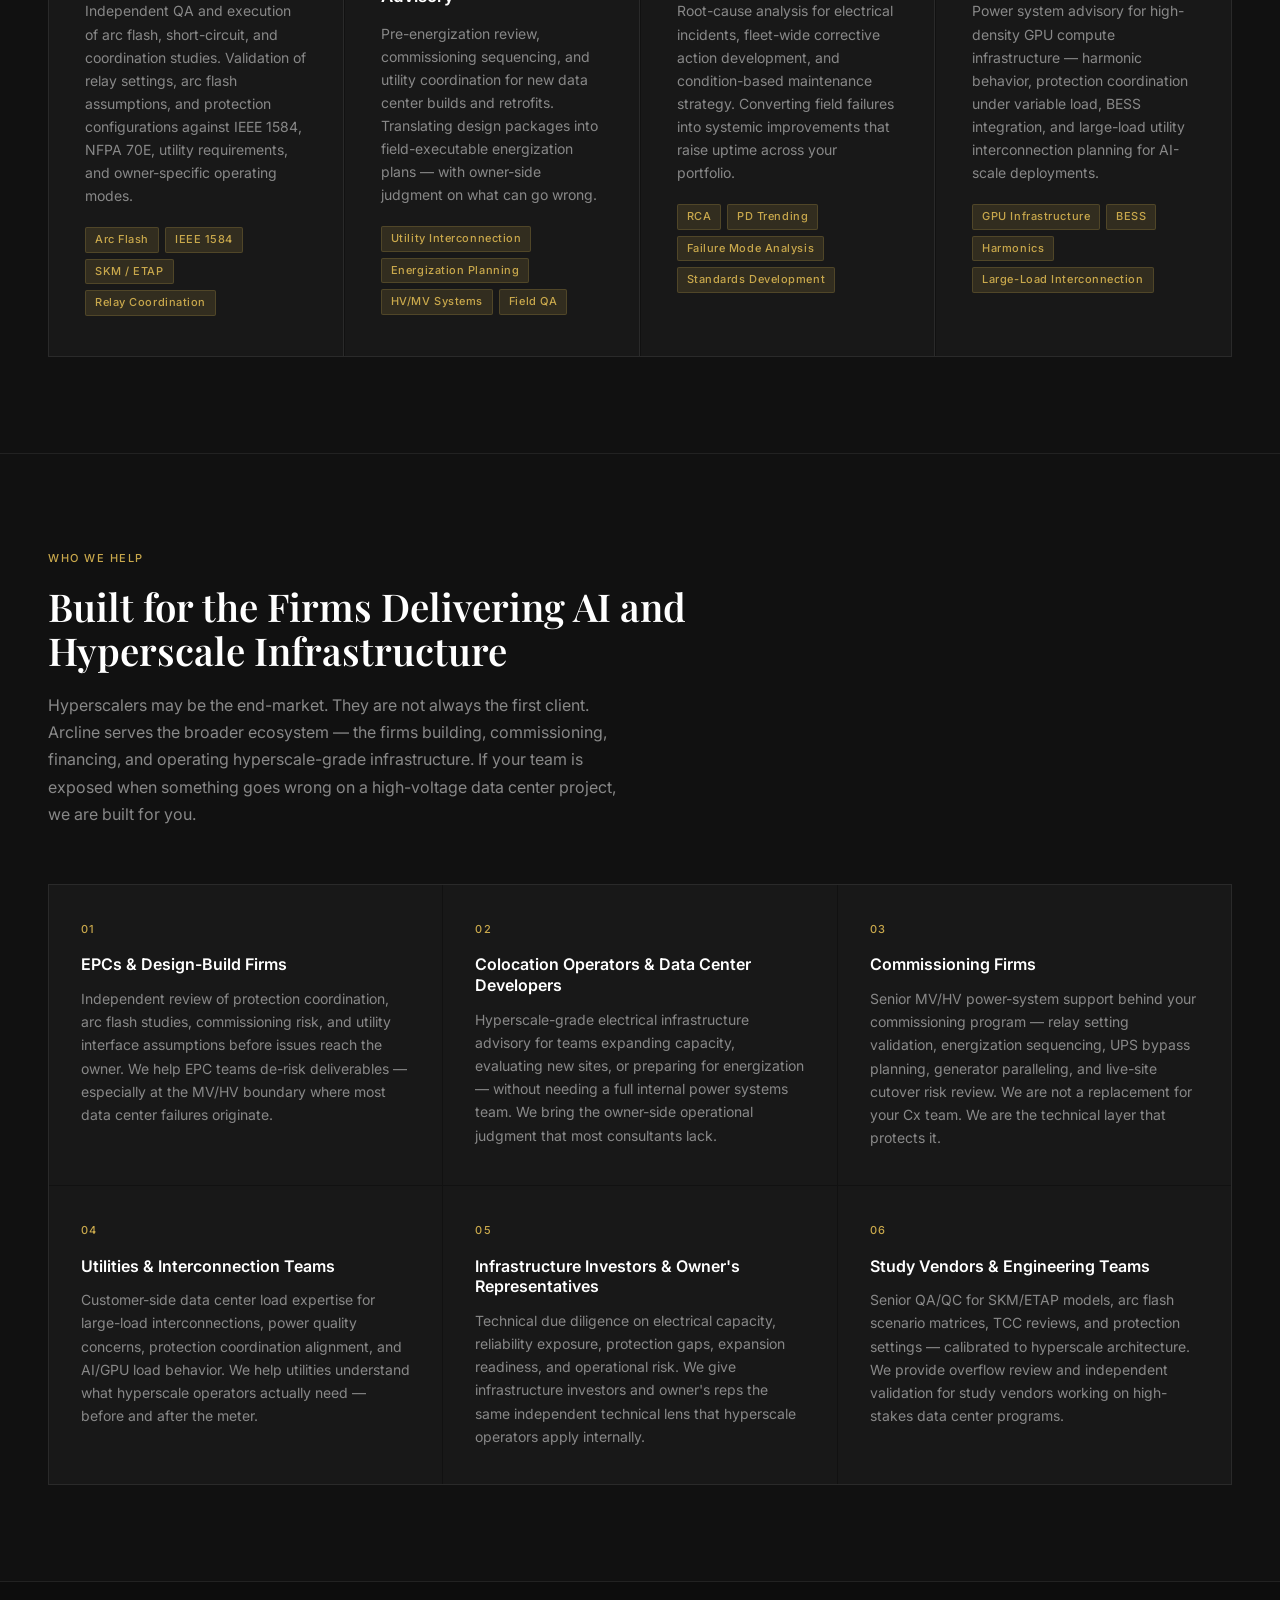
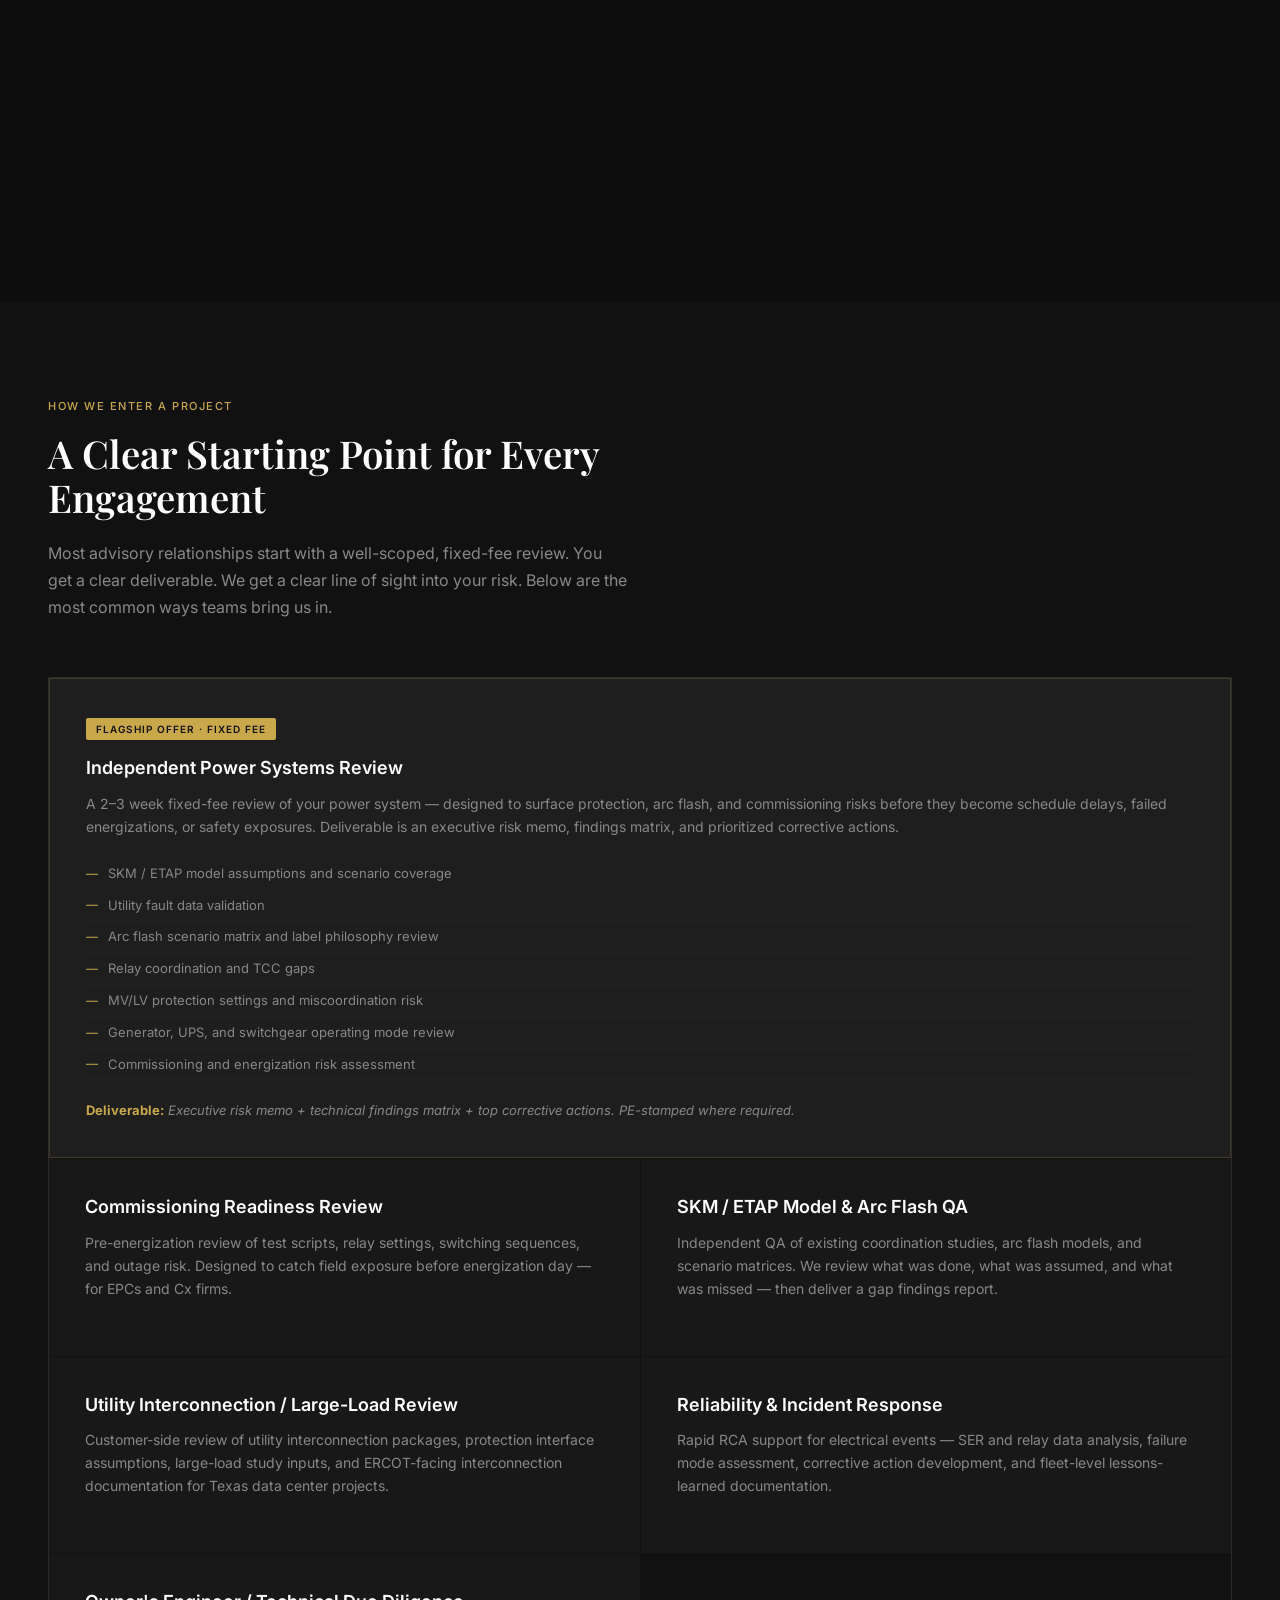
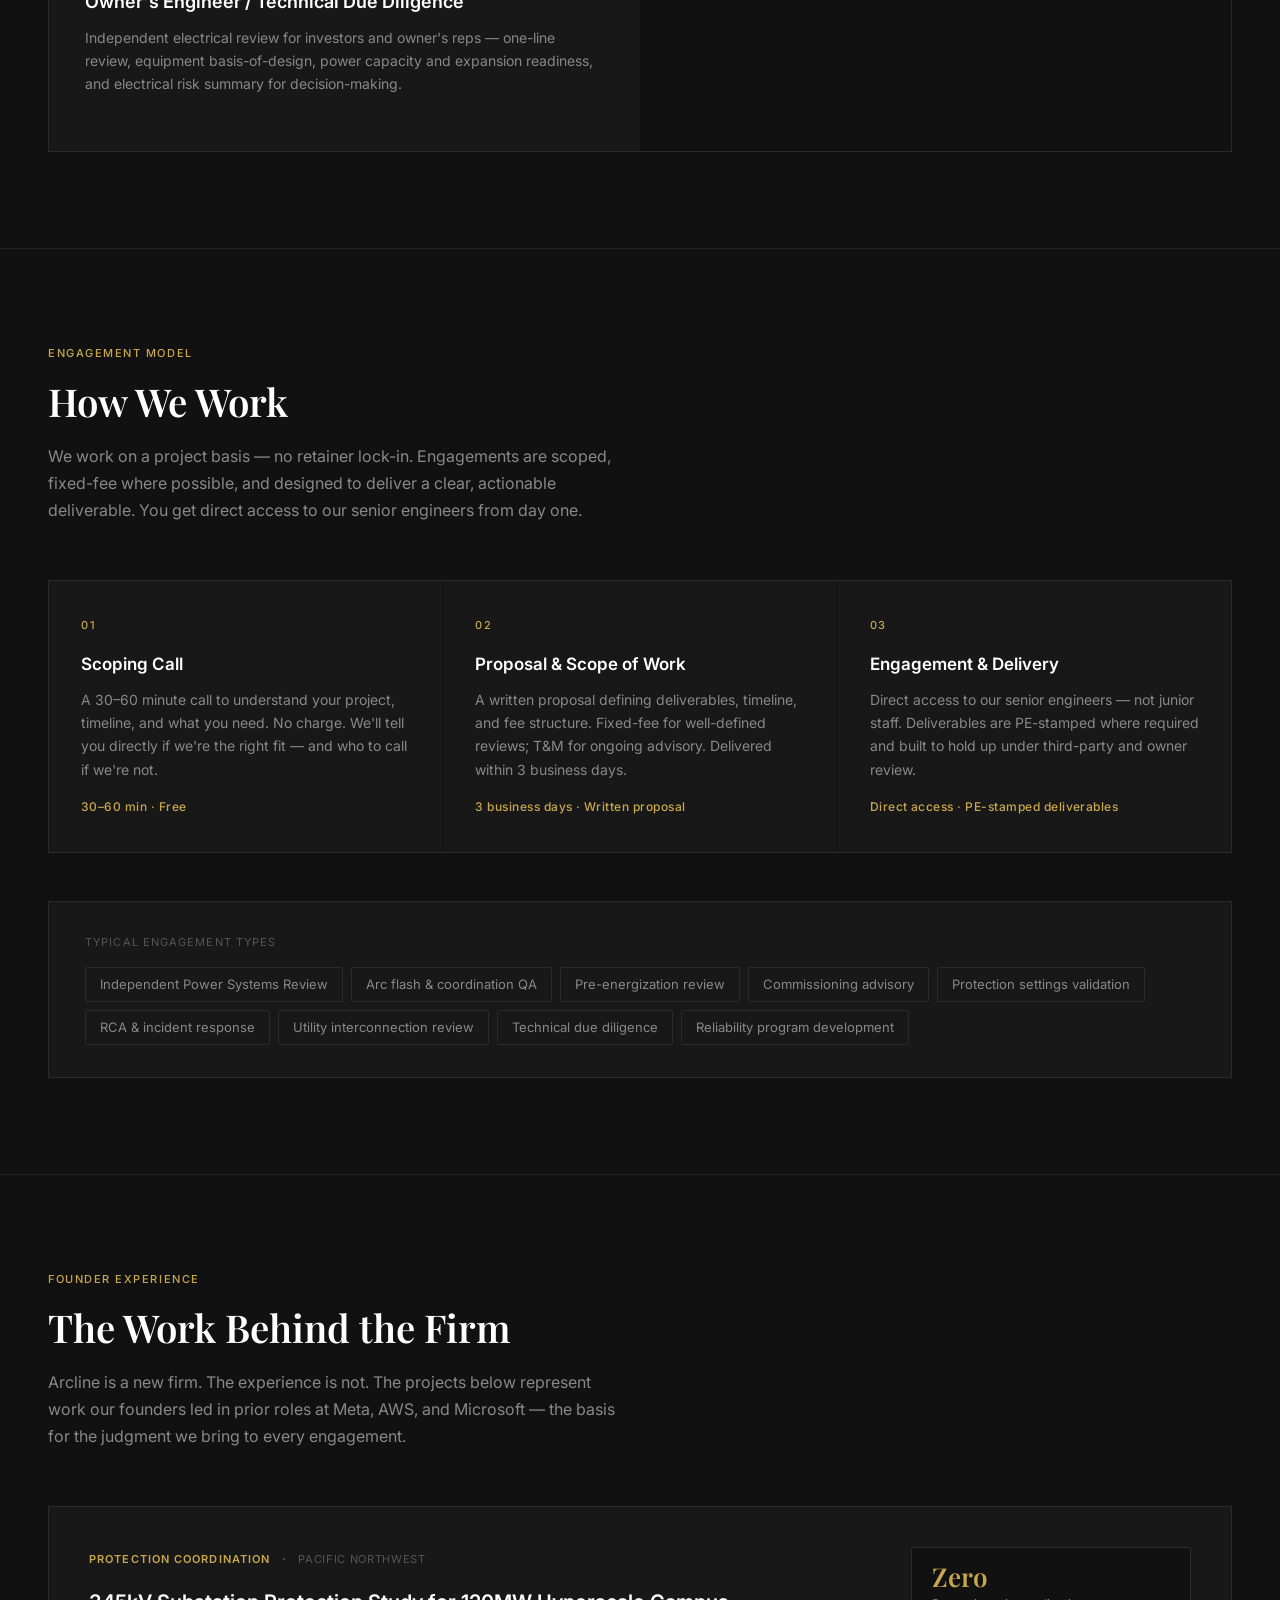
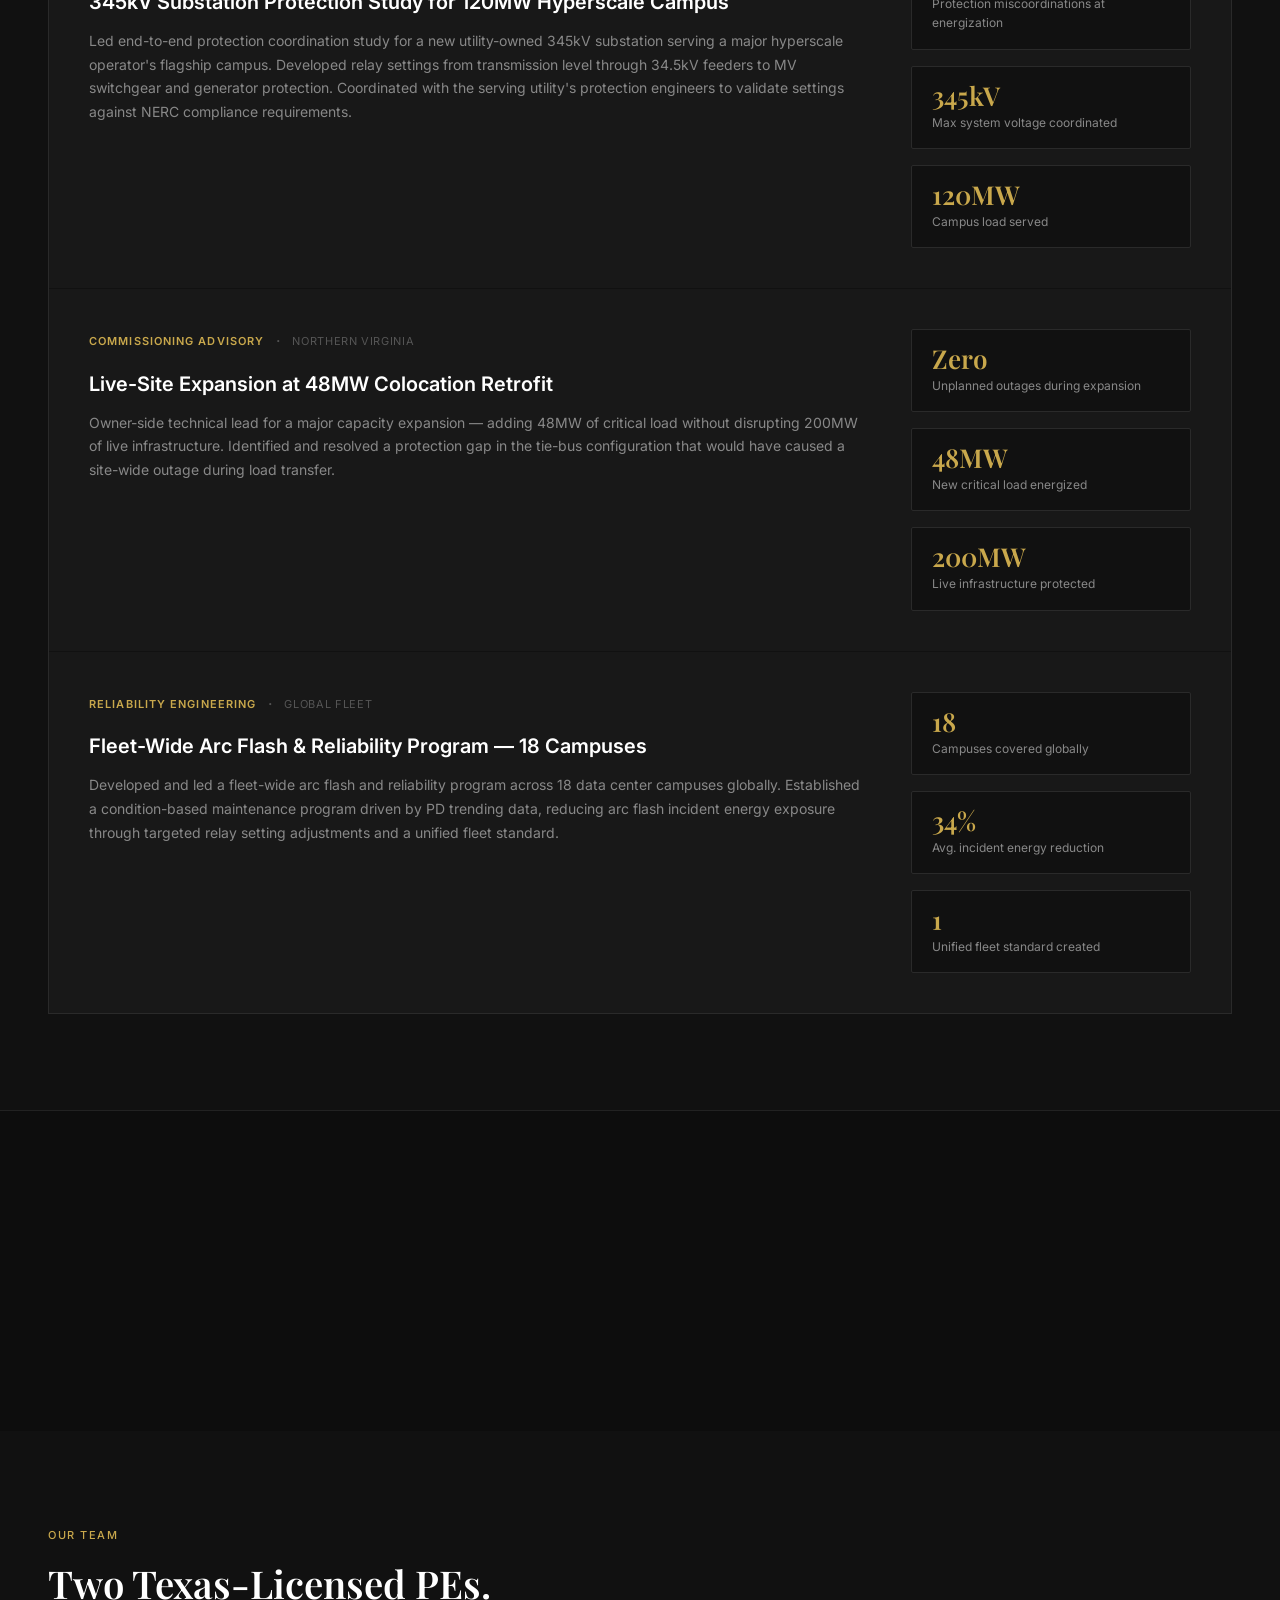
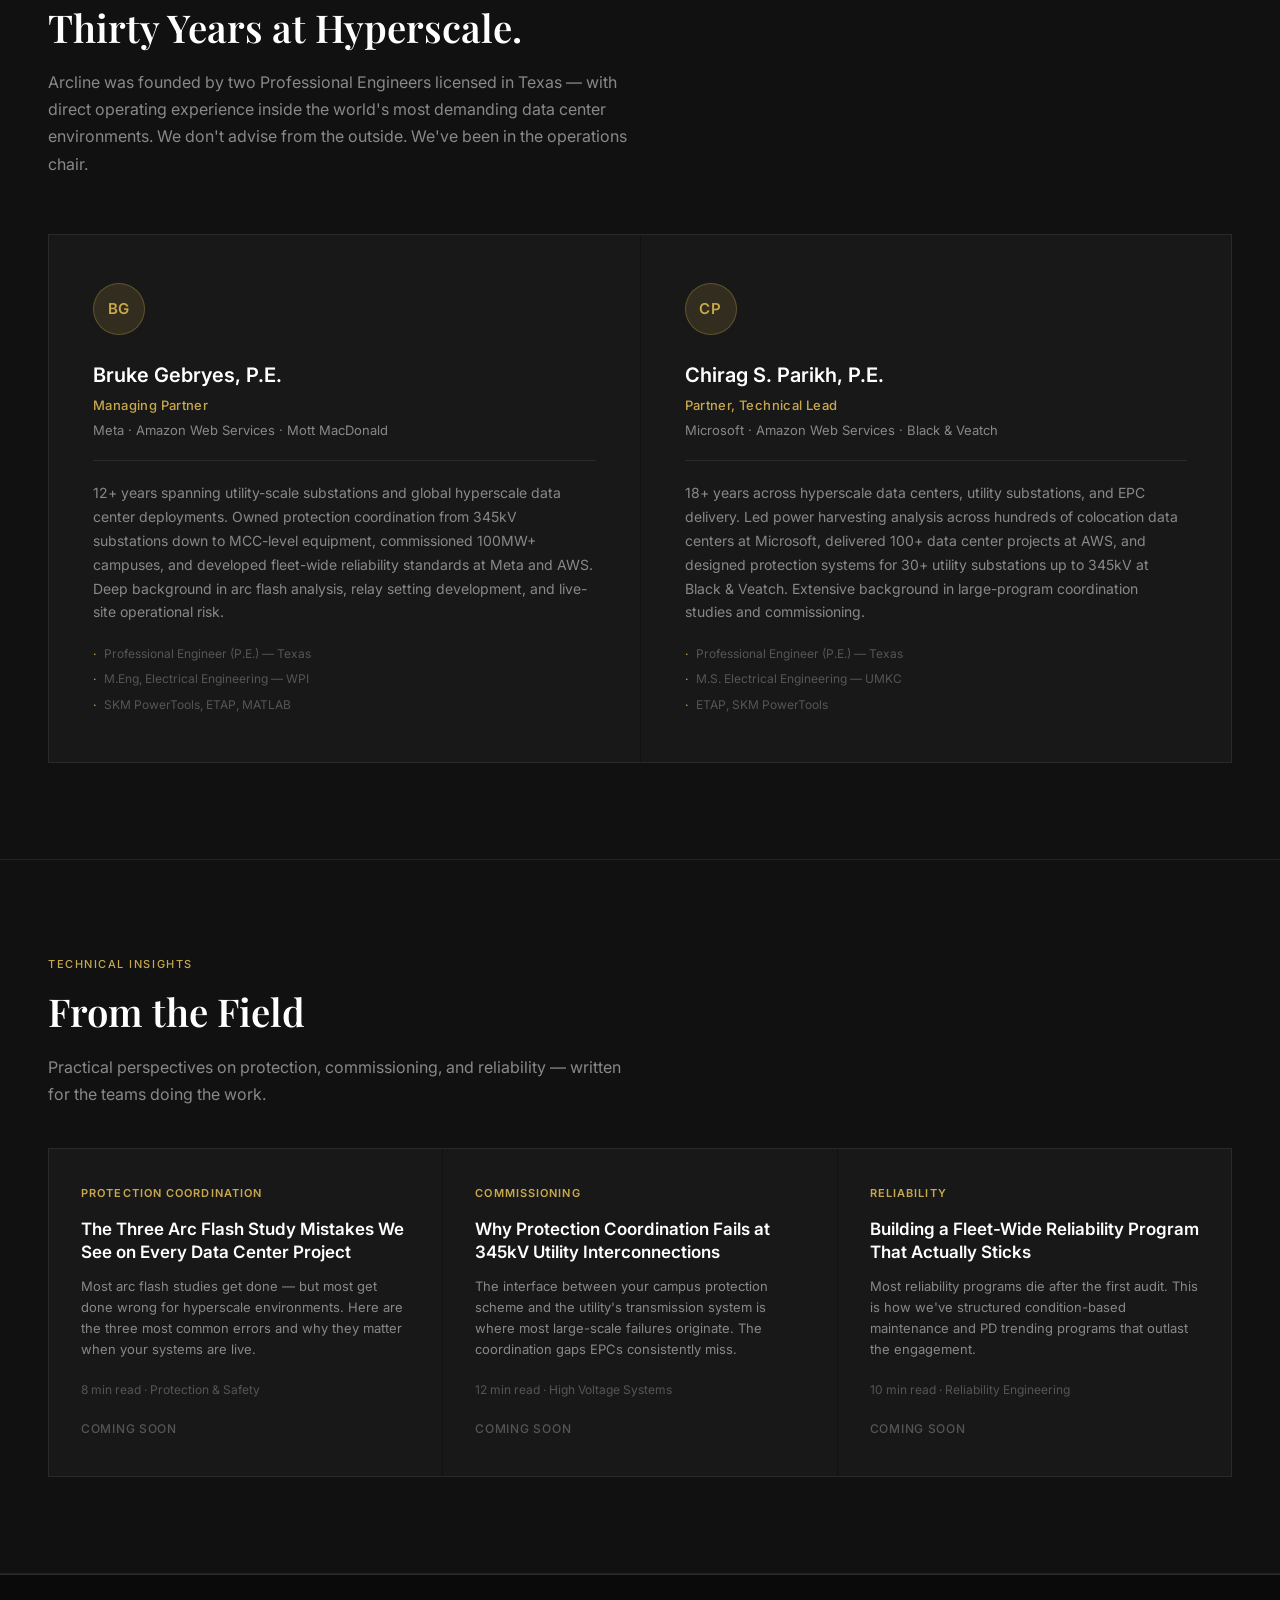
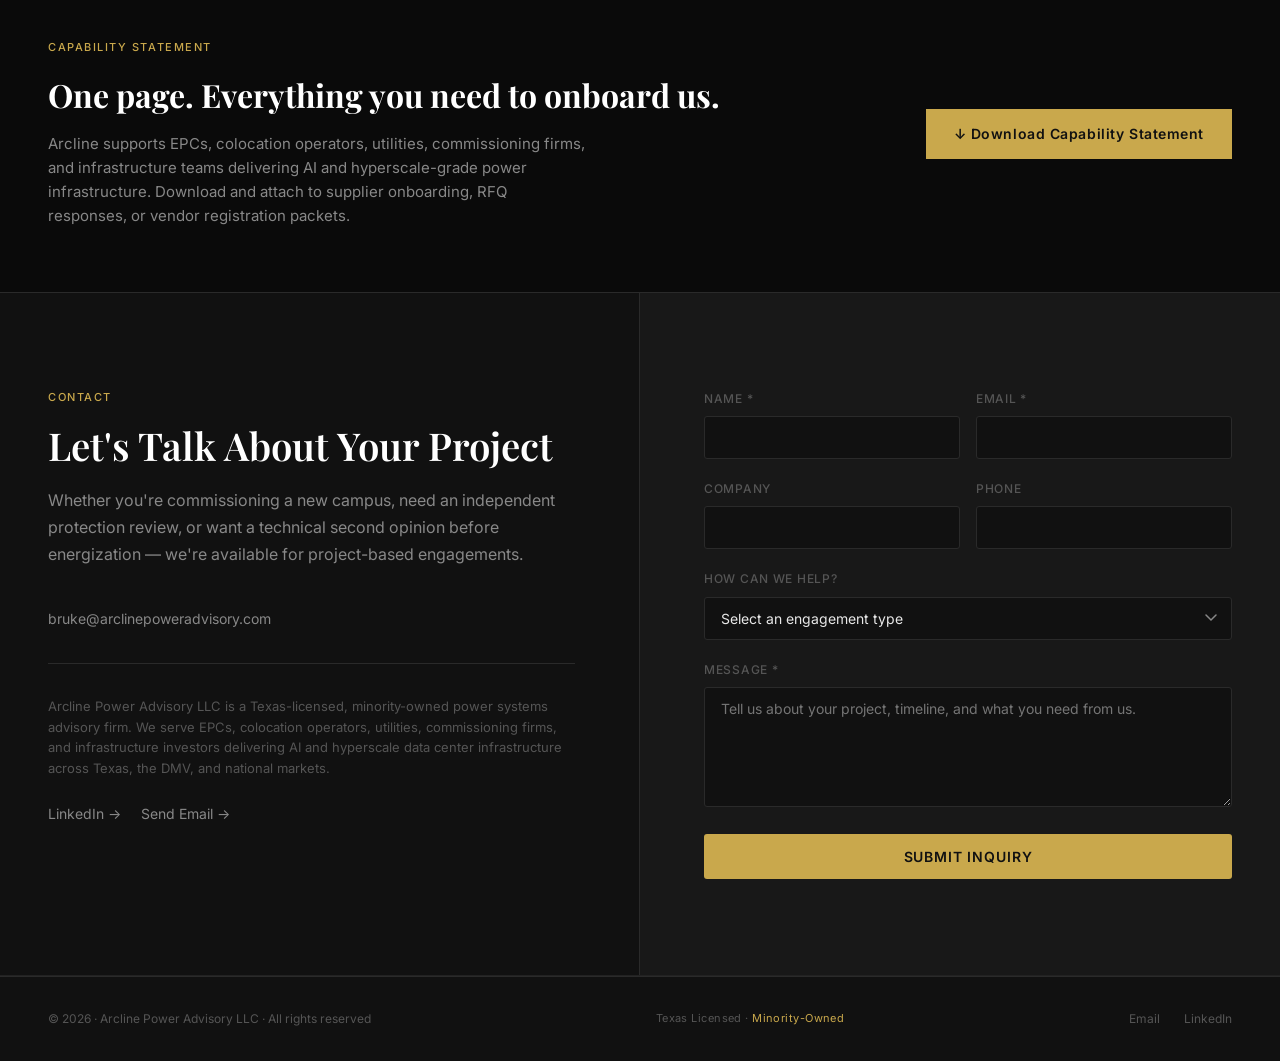
==== commit 9af4ec3f: "Update index.html" ====
--- a/index.html
+++ b/index.html
@@ -240,7 +240,7 @@
 
 <!-- ── HERO ── -->
 <section id="hero">
-  <div class="hero-eyebrow">Power Systems Advisory · Texas Licensed · Minority-Owned</div>
+  <div class="hero-eyebrow">Independent Advisory · Texas Licensed · Minority-Owned</div>
   <h1 class="hero-headline">
     Independent Engineering Advisory<br />for <em>AI & Data Center</em><br />Infrastructure.
   </h1>
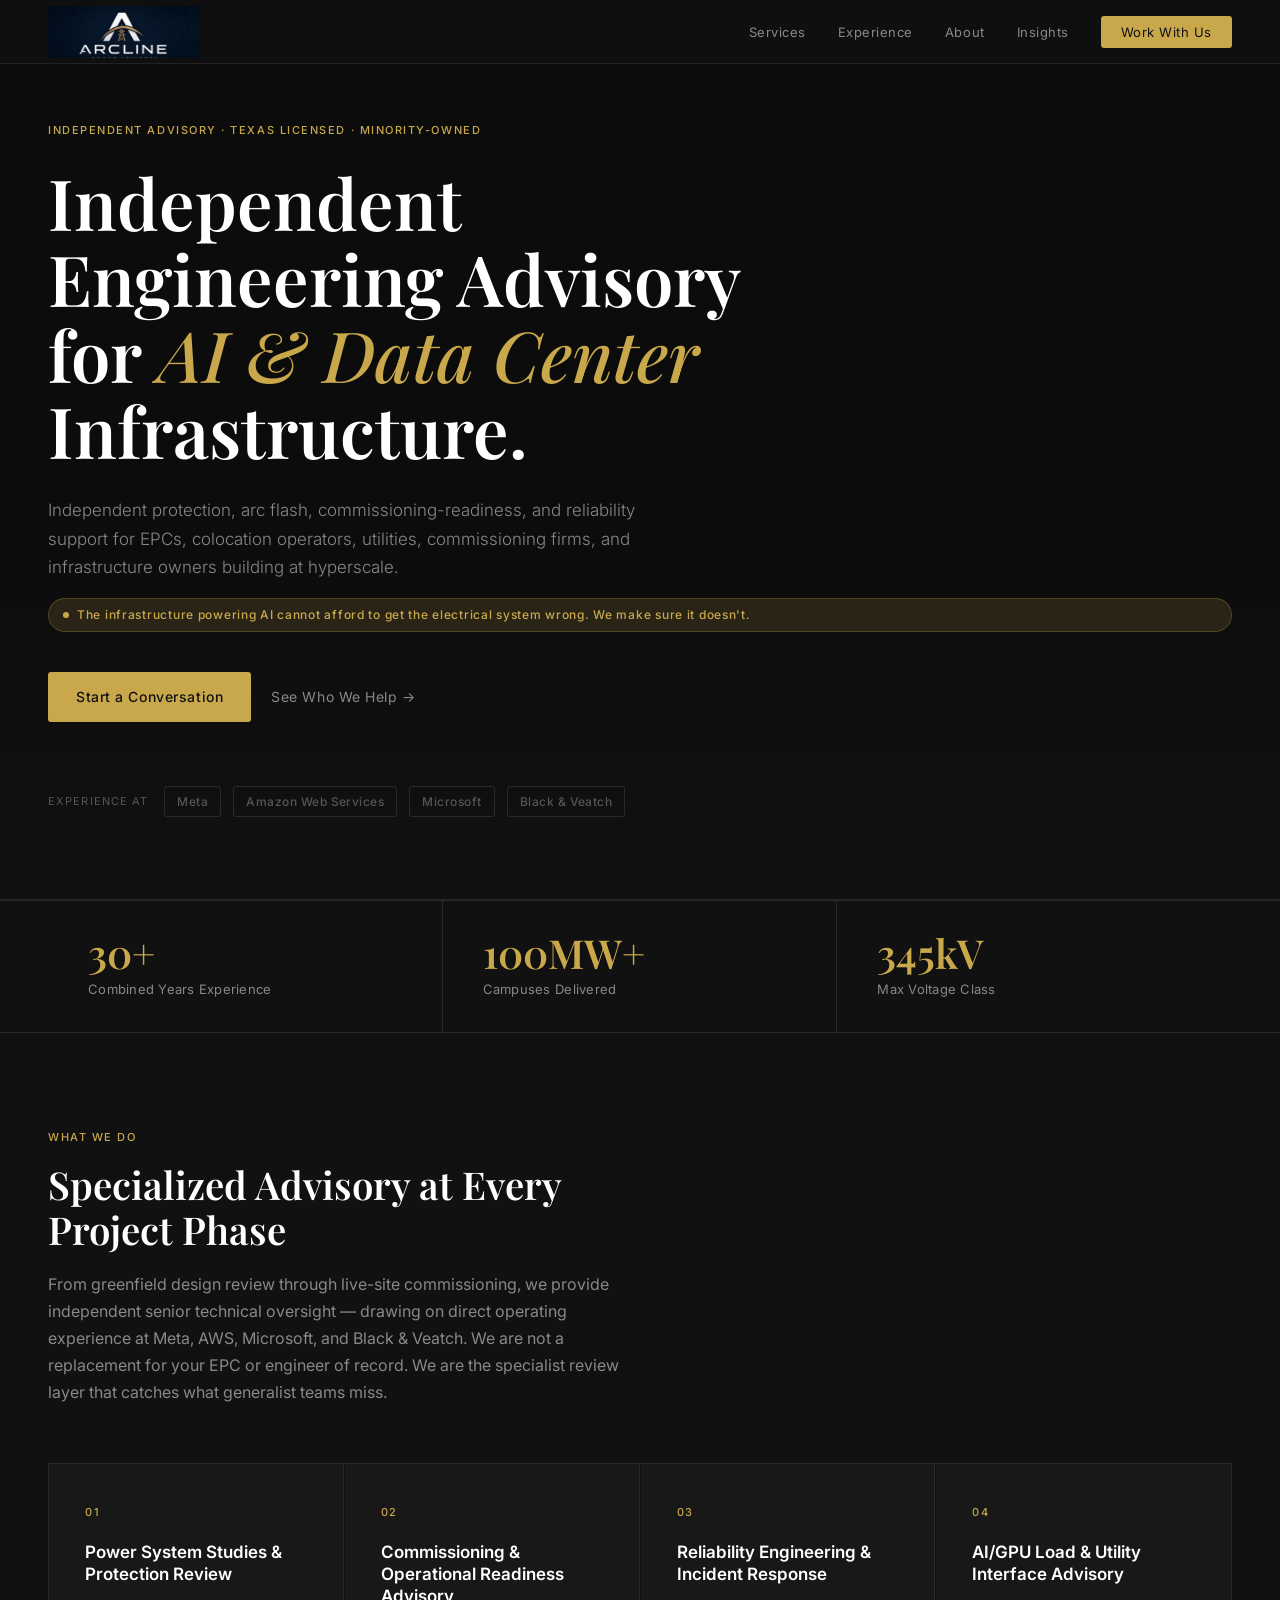
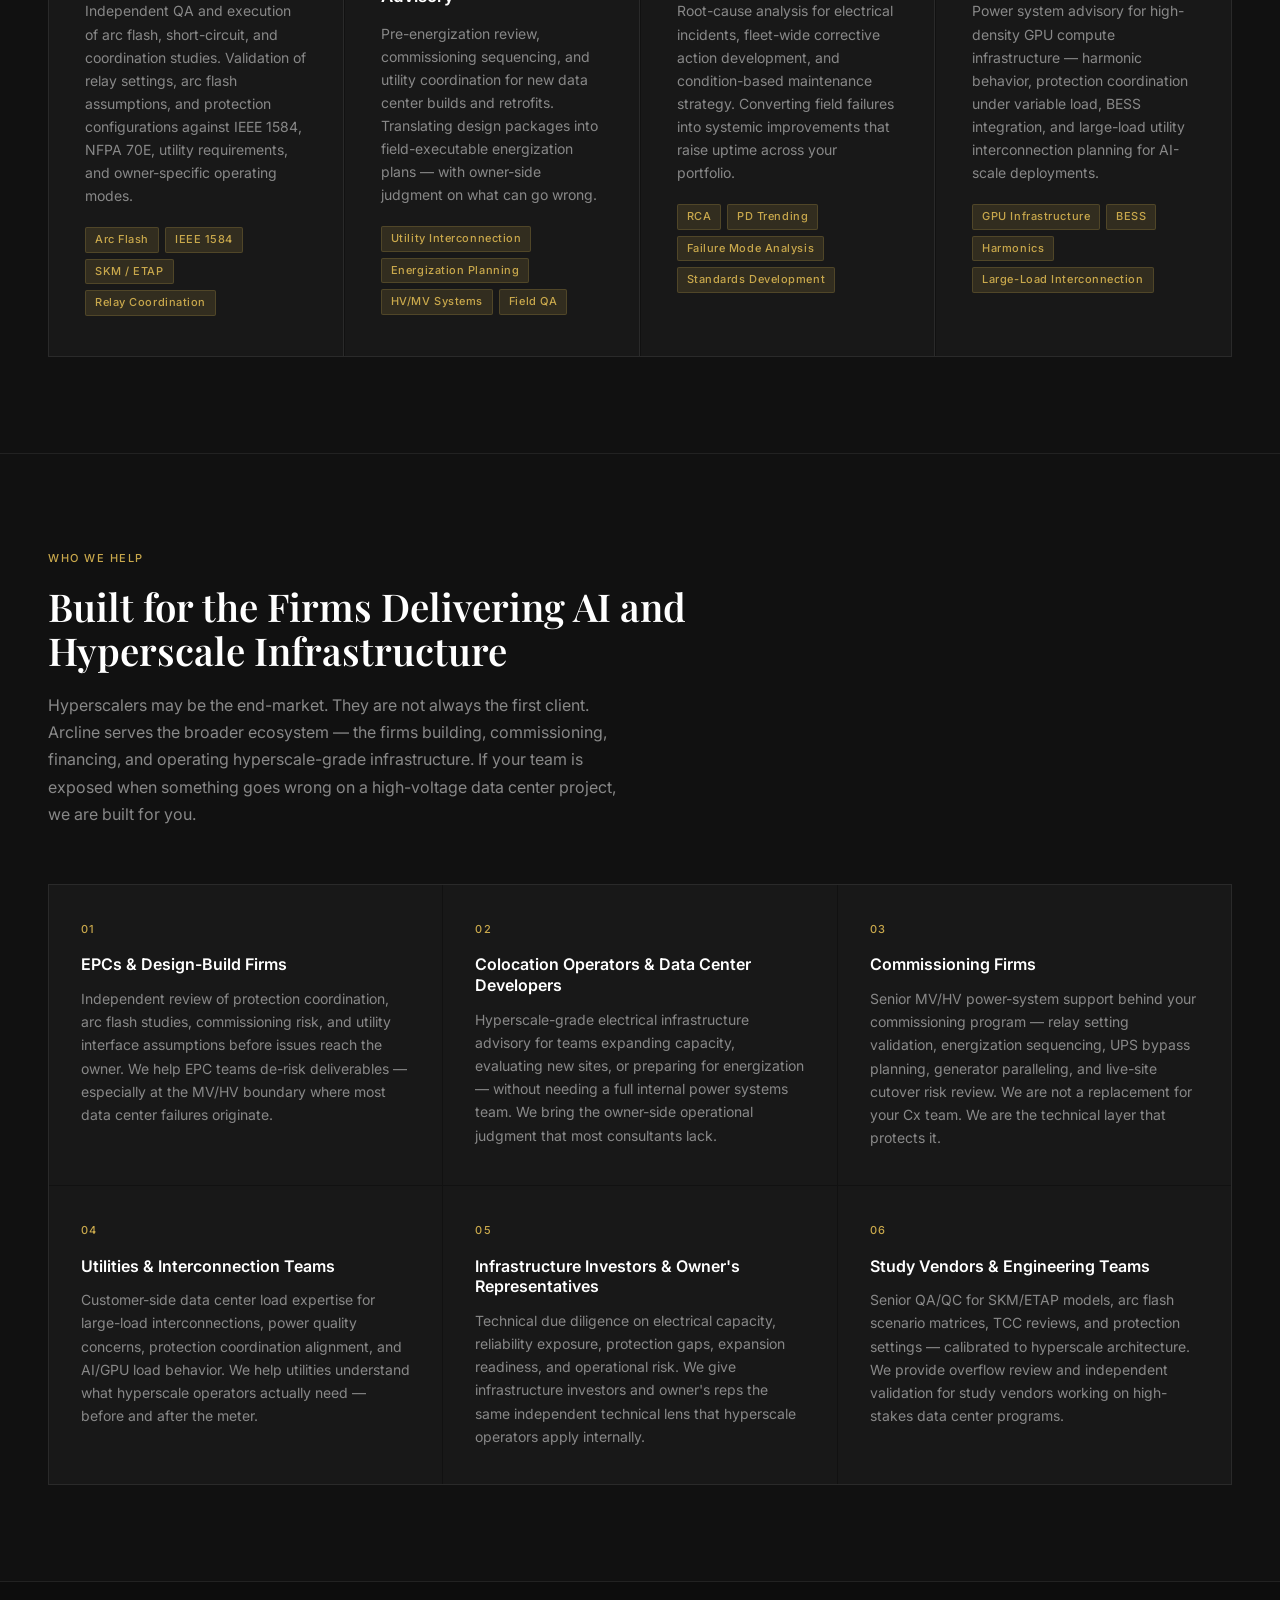
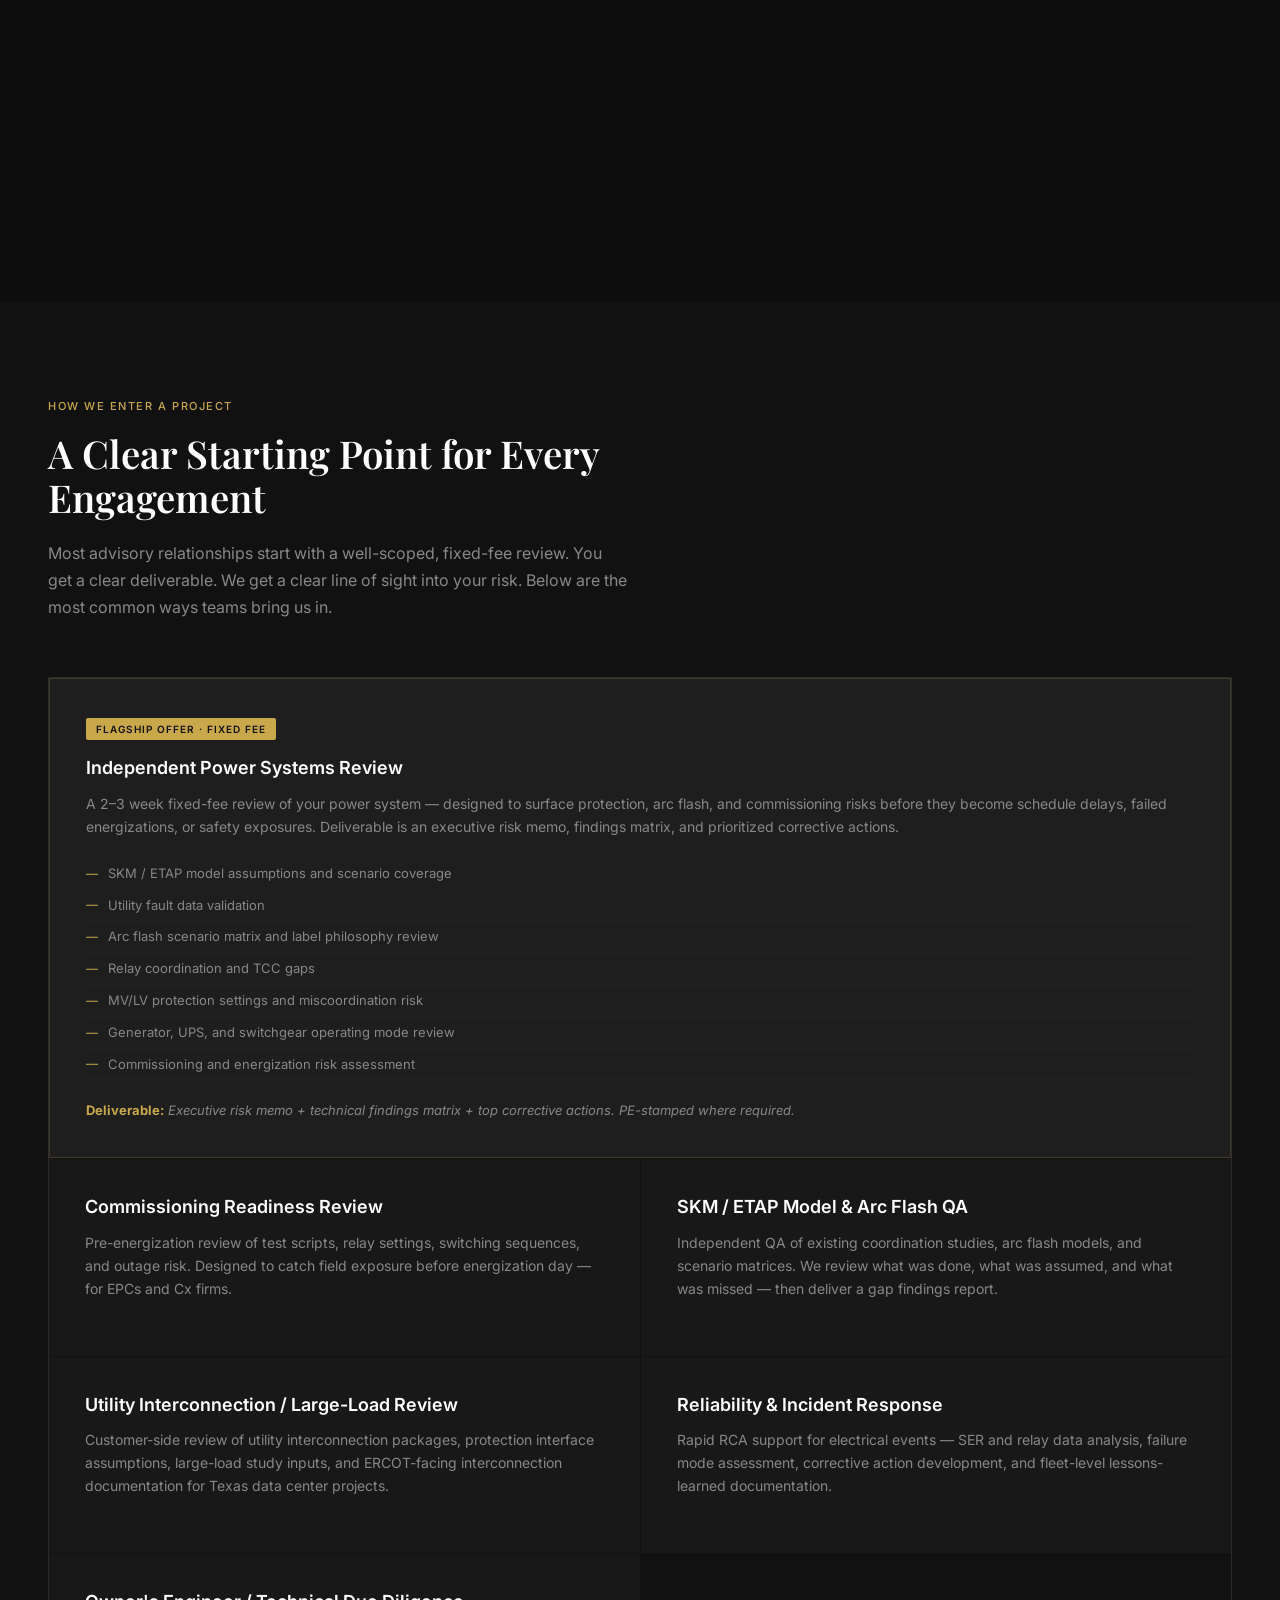
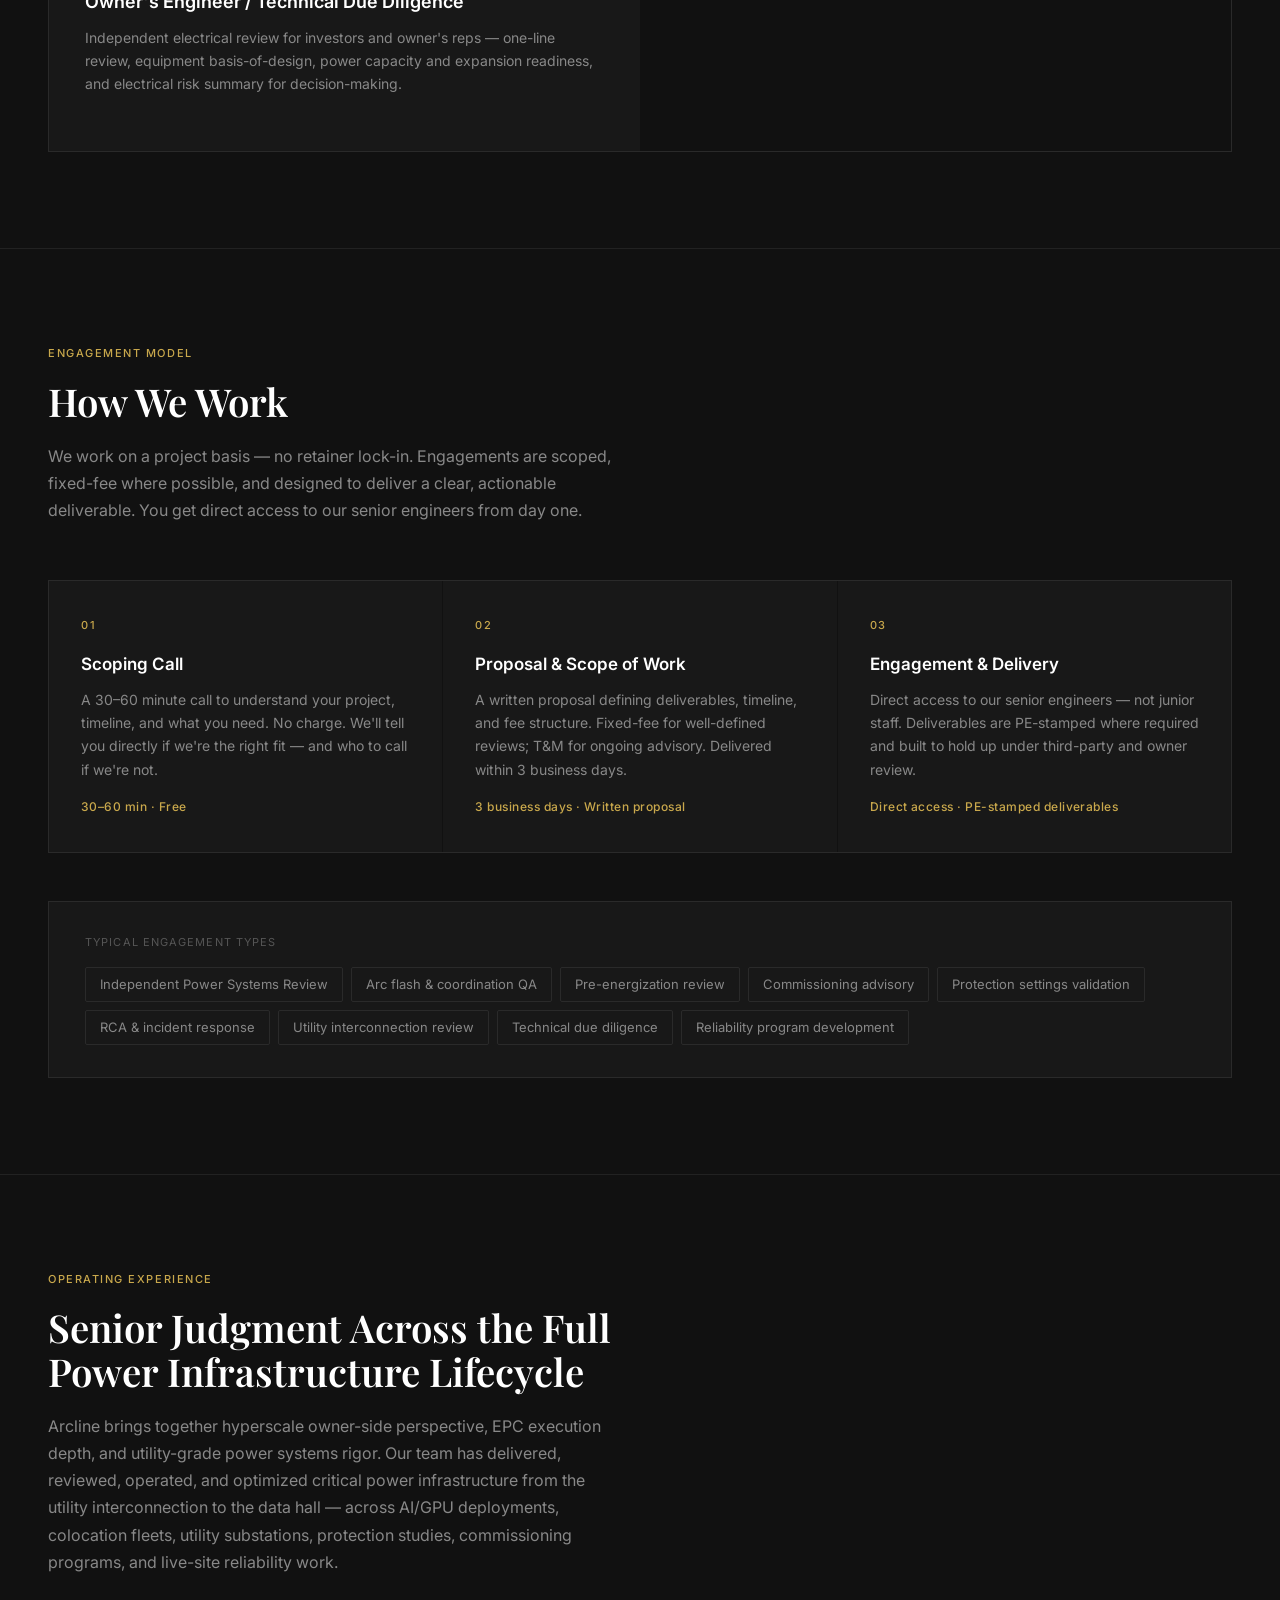
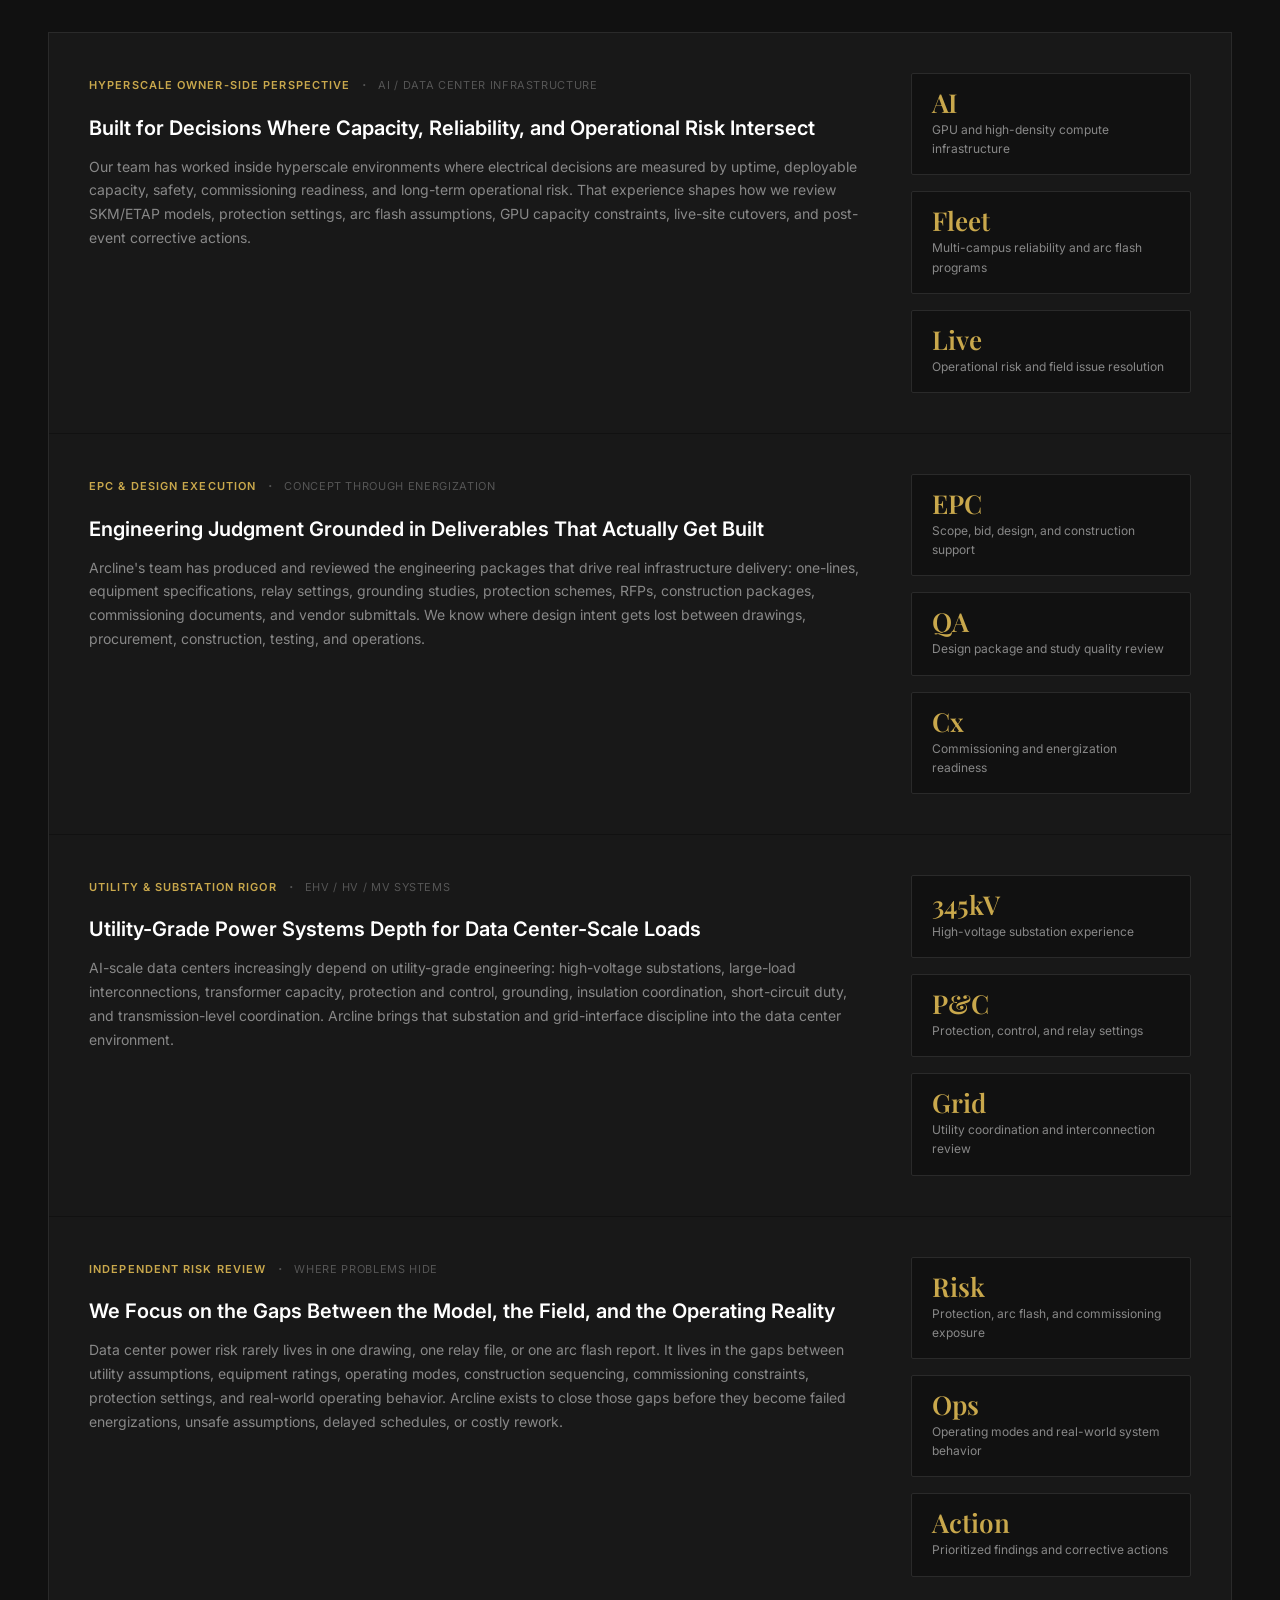
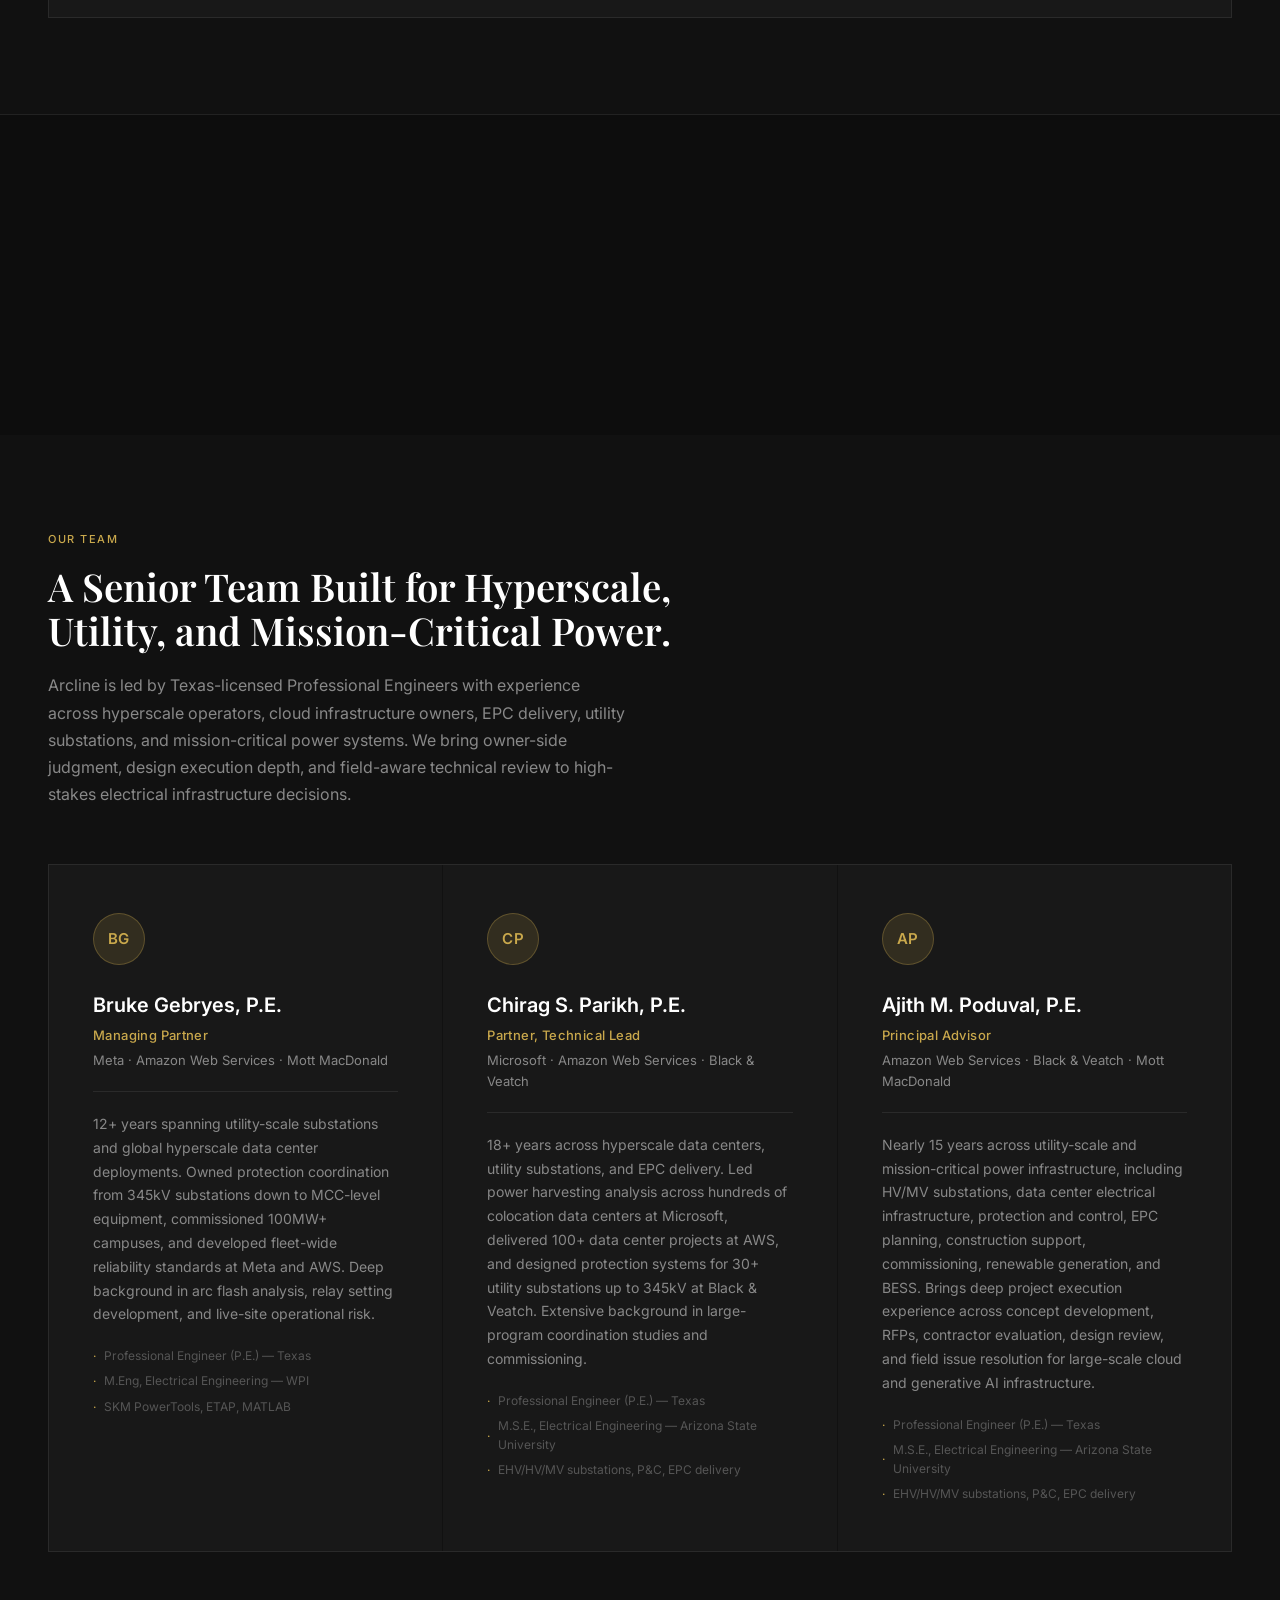
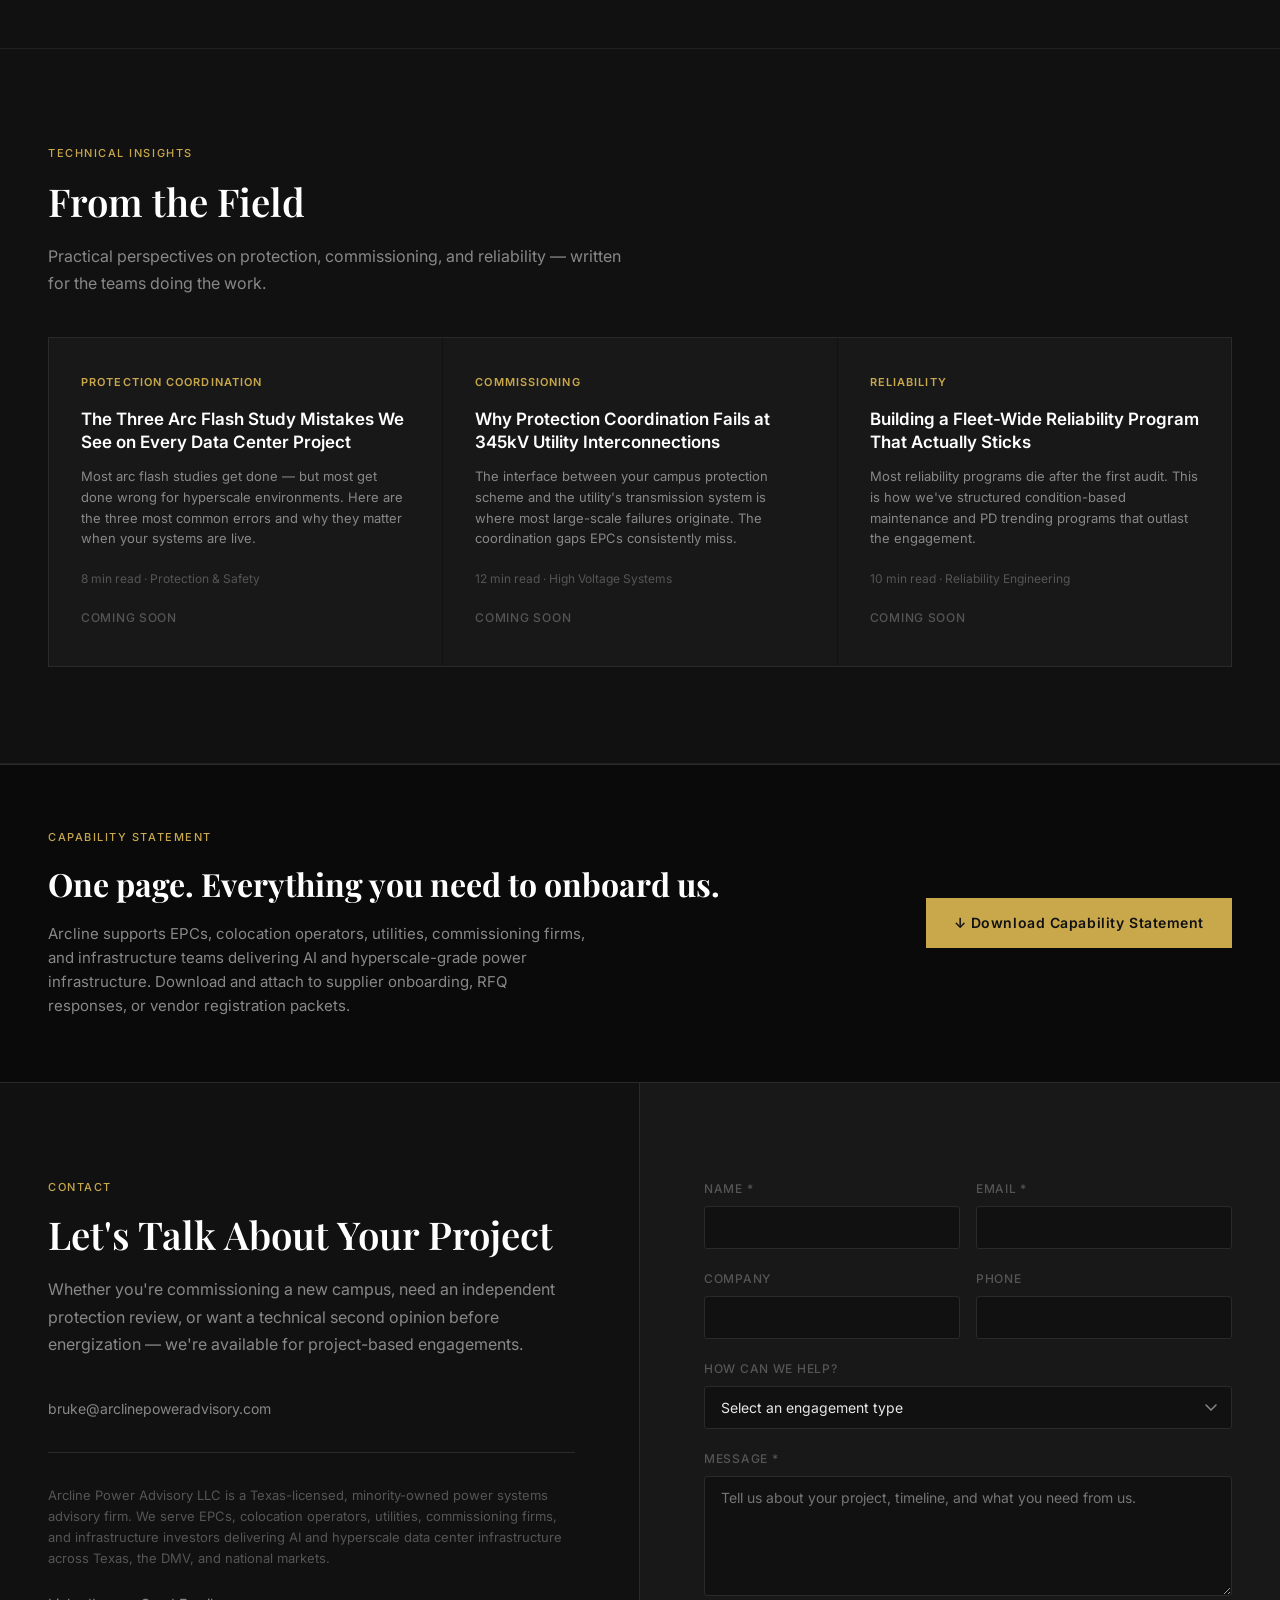
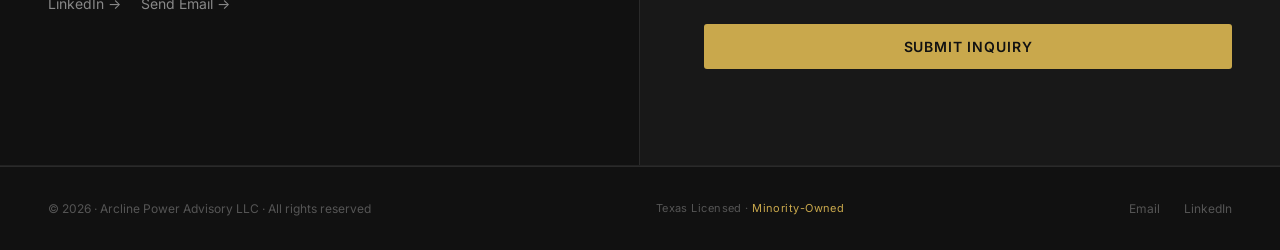
==== commit e7e839ca: "Update index.html" ====
--- a/index.html
+++ b/index.html
@@ -129,7 +129,7 @@
     .case-metric-label { font-size: 12px; color: var(--text-muted); }
 
     /* ── TEAM ── */
-    .team-grid { display: grid; grid-template-columns: 1fr 1fr; gap: 1px; border: 1px solid var(--border); }
+    .team-grid { display: grid; grid-template-columns: repeat(auto-fit, minmax(300px, 1fr)); gap: 1px; border: 1px solid var(--border); }
     .team-card { background: var(--bg-card); padding: 48px 44px; }
     .team-avatar { width: 52px; height: 52px; border-radius: 50%; background: var(--gold-dim); border: 1px solid rgba(201,168,76,0.3); display: flex; align-items: center; justify-content: center; font-size: 15px; font-weight: 600; color: var(--gold); letter-spacing: 0.04em; margin-bottom: 24px; }
     .team-name { font-size: 20px; font-weight: 600; color: var(--white); margin-bottom: 4px; }
@@ -457,58 +457,74 @@
   </div>
 </section>
 
-<!-- ── FOUNDER EXPERIENCE ── -->
+<!-- ── OPERATING EXPERIENCE ── -->
 <section id="work">
-  <div class="section-eyebrow">Founder Experience</div>
-  <h2 class="section-headline">The Work Behind the Firm</h2>
-  <p class="section-sub">Arcline is a new firm. The experience is not. The projects below represent work our founders led in prior roles at Meta, AWS, and Microsoft — the basis for the judgment we bring to every engagement.</p>
+  <div class="section-eyebrow">Operating Experience</div>
+  <h2 class="section-headline">Senior Judgment Across the Full Power Infrastructure Lifecycle</h2>
+  <p class="section-sub">Arcline brings together hyperscale owner-side perspective, EPC execution depth, and utility-grade power systems rigor. Our team has delivered, reviewed, operated, and optimized critical power infrastructure from the utility interconnection to the data hall — across AI/GPU deployments, colocation fleets, utility substations, protection studies, commissioning programs, and live-site reliability work.</p>
   <div class="cases-grid">
     <div class="case-card">
       <div>
         <div class="case-meta">
-          <span class="case-type">Protection Coordination</span>
+          <span class="case-type">Hyperscale Owner-Side Perspective</span>
           <span class="case-dot">·</span>
-          <span class="case-location">Pacific Northwest</span>
+          <span class="case-location">AI / Data Center Infrastructure</span>
         </div>
-        <div class="case-title">345kV Substation Protection Study for 120MW Hyperscale Campus</div>
-        <p class="case-desc">Led end-to-end protection coordination study for a new utility-owned 345kV substation serving a major hyperscale operator's flagship campus. Developed relay settings from transmission level through 34.5kV feeders to MV switchgear and generator protection. Coordinated with the serving utility's protection engineers to validate settings against NERC compliance requirements.</p>
+        <div class="case-title">Built for Decisions Where Capacity, Reliability, and Operational Risk Intersect</div>
+        <p class="case-desc">Our team has worked inside hyperscale environments where electrical decisions are measured by uptime, deployable capacity, safety, commissioning readiness, and long-term operational risk. That experience shapes how we review SKM/ETAP models, protection settings, arc flash assumptions, GPU capacity constraints, live-site cutovers, and post-event corrective actions.</p>
       </div>
       <div class="case-metrics">
-        <div class="case-metric"><div class="case-metric-num">Zero</div><div class="case-metric-label">Protection miscoordinations at energization</div></div>
-        <div class="case-metric"><div class="case-metric-num">345kV</div><div class="case-metric-label">Max system voltage coordinated</div></div>
-        <div class="case-metric"><div class="case-metric-num">120MW</div><div class="case-metric-label">Campus load served</div></div>
+        <div class="case-metric"><div class="case-metric-num">AI</div><div class="case-metric-label">GPU and high-density compute infrastructure</div></div>
+        <div class="case-metric"><div class="case-metric-num">Fleet</div><div class="case-metric-label">Multi-campus reliability and arc flash programs</div></div>
+        <div class="case-metric"><div class="case-metric-num">Live</div><div class="case-metric-label">Operational risk and field issue resolution</div></div>
       </div>
     </div>
     <div class="case-card">
       <div>
         <div class="case-meta">
-          <span class="case-type">Commissioning Advisory</span>
+          <span class="case-type">EPC &amp; Design Execution</span>
           <span class="case-dot">·</span>
-          <span class="case-location">Northern Virginia</span>
+          <span class="case-location">Concept Through Energization</span>
         </div>
-        <div class="case-title">Live-Site Expansion at 48MW Colocation Retrofit</div>
-        <p class="case-desc">Owner-side technical lead for a major capacity expansion — adding 48MW of critical load without disrupting 200MW of live infrastructure. Identified and resolved a protection gap in the tie-bus configuration that would have caused a site-wide outage during load transfer.</p>
+        <div class="case-title">Engineering Judgment Grounded in Deliverables That Actually Get Built</div>
+        <p class="case-desc">Arcline's team has produced and reviewed the engineering packages that drive real infrastructure delivery: one-lines, equipment specifications, relay settings, grounding studies, protection schemes, RFPs, construction packages, commissioning documents, and vendor submittals. We know where design intent gets lost between drawings, procurement, construction, testing, and operations.</p>
       </div>
       <div class="case-metrics">
-        <div class="case-metric"><div class="case-metric-num">Zero</div><div class="case-metric-label">Unplanned outages during expansion</div></div>
-        <div class="case-metric"><div class="case-metric-num">48MW</div><div class="case-metric-label">New critical load energized</div></div>
-        <div class="case-metric"><div class="case-metric-num">200MW</div><div class="case-metric-label">Live infrastructure protected</div></div>
+        <div class="case-metric"><div class="case-metric-num">EPC</div><div class="case-metric-label">Scope, bid, design, and construction support</div></div>
+        <div class="case-metric"><div class="case-metric-num">QA</div><div class="case-metric-label">Design package and study quality review</div></div>
+        <div class="case-metric"><div class="case-metric-num">Cx</div><div class="case-metric-label">Commissioning and energization readiness</div></div>
       </div>
     </div>
     <div class="case-card">
       <div>
         <div class="case-meta">
-          <span class="case-type">Reliability Engineering</span>
+          <span class="case-type">Utility &amp; Substation Rigor</span>
           <span class="case-dot">·</span>
-          <span class="case-location">Global Fleet</span>
+          <span class="case-location">EHV / HV / MV Systems</span>
         </div>
-        <div class="case-title">Fleet-Wide Arc Flash &amp; Reliability Program — 18 Campuses</div>
-        <p class="case-desc">Developed and led a fleet-wide arc flash and reliability program across 18 data center campuses globally. Established a condition-based maintenance program driven by PD trending data, reducing arc flash incident energy exposure through targeted relay setting adjustments and a unified fleet standard.</p>
+        <div class="case-title">Utility-Grade Power Systems Depth for Data Center-Scale Loads</div>
+        <p class="case-desc">AI-scale data centers increasingly depend on utility-grade engineering: high-voltage substations, large-load interconnections, transformer capacity, protection and control, grounding, insulation coordination, short-circuit duty, and transmission-level coordination. Arcline brings that substation and grid-interface discipline into the data center environment.</p>
       </div>
       <div class="case-metrics">
-        <div class="case-metric"><div class="case-metric-num">18</div><div class="case-metric-label">Campuses covered globally</div></div>
-        <div class="case-metric"><div class="case-metric-num">34%</div><div class="case-metric-label">Avg. incident energy reduction</div></div>
-        <div class="case-metric"><div class="case-metric-num">1</div><div class="case-metric-label">Unified fleet standard created</div></div>
+        <div class="case-metric"><div class="case-metric-num">345kV</div><div class="case-metric-label">High-voltage substation experience</div></div>
+        <div class="case-metric"><div class="case-metric-num">P&amp;C</div><div class="case-metric-label">Protection, control, and relay settings</div></div>
+        <div class="case-metric"><div class="case-metric-num">Grid</div><div class="case-metric-label">Utility coordination and interconnection review</div></div>
+      </div>
+    </div>
+    <div class="case-card">
+      <div>
+        <div class="case-meta">
+          <span class="case-type">Independent Risk Review</span>
+          <span class="case-dot">·</span>
+          <span class="case-location">Where Problems Hide</span>
+        </div>
+        <div class="case-title">We Focus on the Gaps Between the Model, the Field, and the Operating Reality</div>
+        <p class="case-desc">Data center power risk rarely lives in one drawing, one relay file, or one arc flash report. It lives in the gaps between utility assumptions, equipment ratings, operating modes, construction sequencing, commissioning constraints, protection settings, and real-world operating behavior. Arcline exists to close those gaps before they become failed energizations, unsafe assumptions, delayed schedules, or costly rework.</p>
+      </div>
+      <div class="case-metrics">
+        <div class="case-metric"><div class="case-metric-num">Risk</div><div class="case-metric-label">Protection, arc flash, and commissioning exposure</div></div>
+        <div class="case-metric"><div class="case-metric-num">Ops</div><div class="case-metric-label">Operating modes and real-world system behavior</div></div>
+        <div class="case-metric"><div class="case-metric-num">Action</div><div class="case-metric-label">Prioritized findings and corrective actions</div></div>
       </div>
     </div>
   </div>
@@ -520,8 +536,8 @@
 <!-- ── ABOUT ── -->
 <section id="about">
   <div class="section-eyebrow">Our Team</div>
-  <h2 class="section-headline">Two Texas-Licensed PEs.<br />Thirty Years at Hyperscale.</h2>
-  <p class="section-sub">Arcline was founded by two Professional Engineers licensed in Texas — with direct operating experience inside the world's most demanding data center environments. We don't advise from the outside. We've been in the operations chair.</p>
+  <h2 class="section-headline">A Senior Team Built for Hyperscale, Utility, and Mission-Critical Power.</h2>
+  <p class="section-sub">Arcline is led by Texas-licensed Professional Engineers with experience across hyperscale operators, cloud infrastructure owners, EPC delivery, utility substations, and mission-critical power systems. We bring owner-side judgment, design execution depth, and field-aware technical review to high-stakes electrical infrastructure decisions.</p>
   <div class="team-grid">
     <div class="team-card">
       <div class="team-avatar">BG</div>
@@ -543,8 +559,20 @@
       <p class="team-bio">18+ years across hyperscale data centers, utility substations, and EPC delivery. Led power harvesting analysis across hundreds of colocation data centers at Microsoft, delivered 100+ data center projects at AWS, and designed protection systems for 30+ utility substations up to 345kV at Black &amp; Veatch. Extensive background in large-program coordination studies and commissioning.</p>
       <div class="team-creds">
         <div class="team-cred">Professional Engineer (P.E.) — Texas</div>
-        <div class="team-cred">M.S. Electrical Engineering — UMKC</div>
-        <div class="team-cred">ETAP, SKM PowerTools</div>
+        <div class="team-cred">M.S.E., Electrical Engineering — Arizona State University</div>
+        <div class="team-cred">EHV/HV/MV substations, P&amp;C, EPC delivery</div>
+      </div>
+    </div>
+    <div class="team-card">
+      <div class="team-avatar">AP</div>
+      <div class="team-name">Ajith M. Poduval, P.E.</div>
+      <div class="team-role">Principal Advisor</div>
+      <div class="team-employers">Amazon Web Services · Black &amp; Veatch · Mott MacDonald</div>
+      <p class="team-bio">Nearly 15 years across utility-scale and mission-critical power infrastructure, including HV/MV substations, data center electrical infrastructure, protection and control, EPC planning, construction support, commissioning, renewable generation, and BESS. Brings deep project execution experience across concept development, RFPs, contractor evaluation, design review, and field issue resolution for large-scale cloud and generative AI infrastructure.</p>
+      <div class="team-creds">
+        <div class="team-cred">Professional Engineer (P.E.) — Texas</div>
+        <div class="team-cred">M.S.E., Electrical Engineering — Arizona State University</div>
+        <div class="team-cred">EHV/HV/MV substations, P&amp;C, EPC delivery</div>
       </div>
     </div>
   </div>
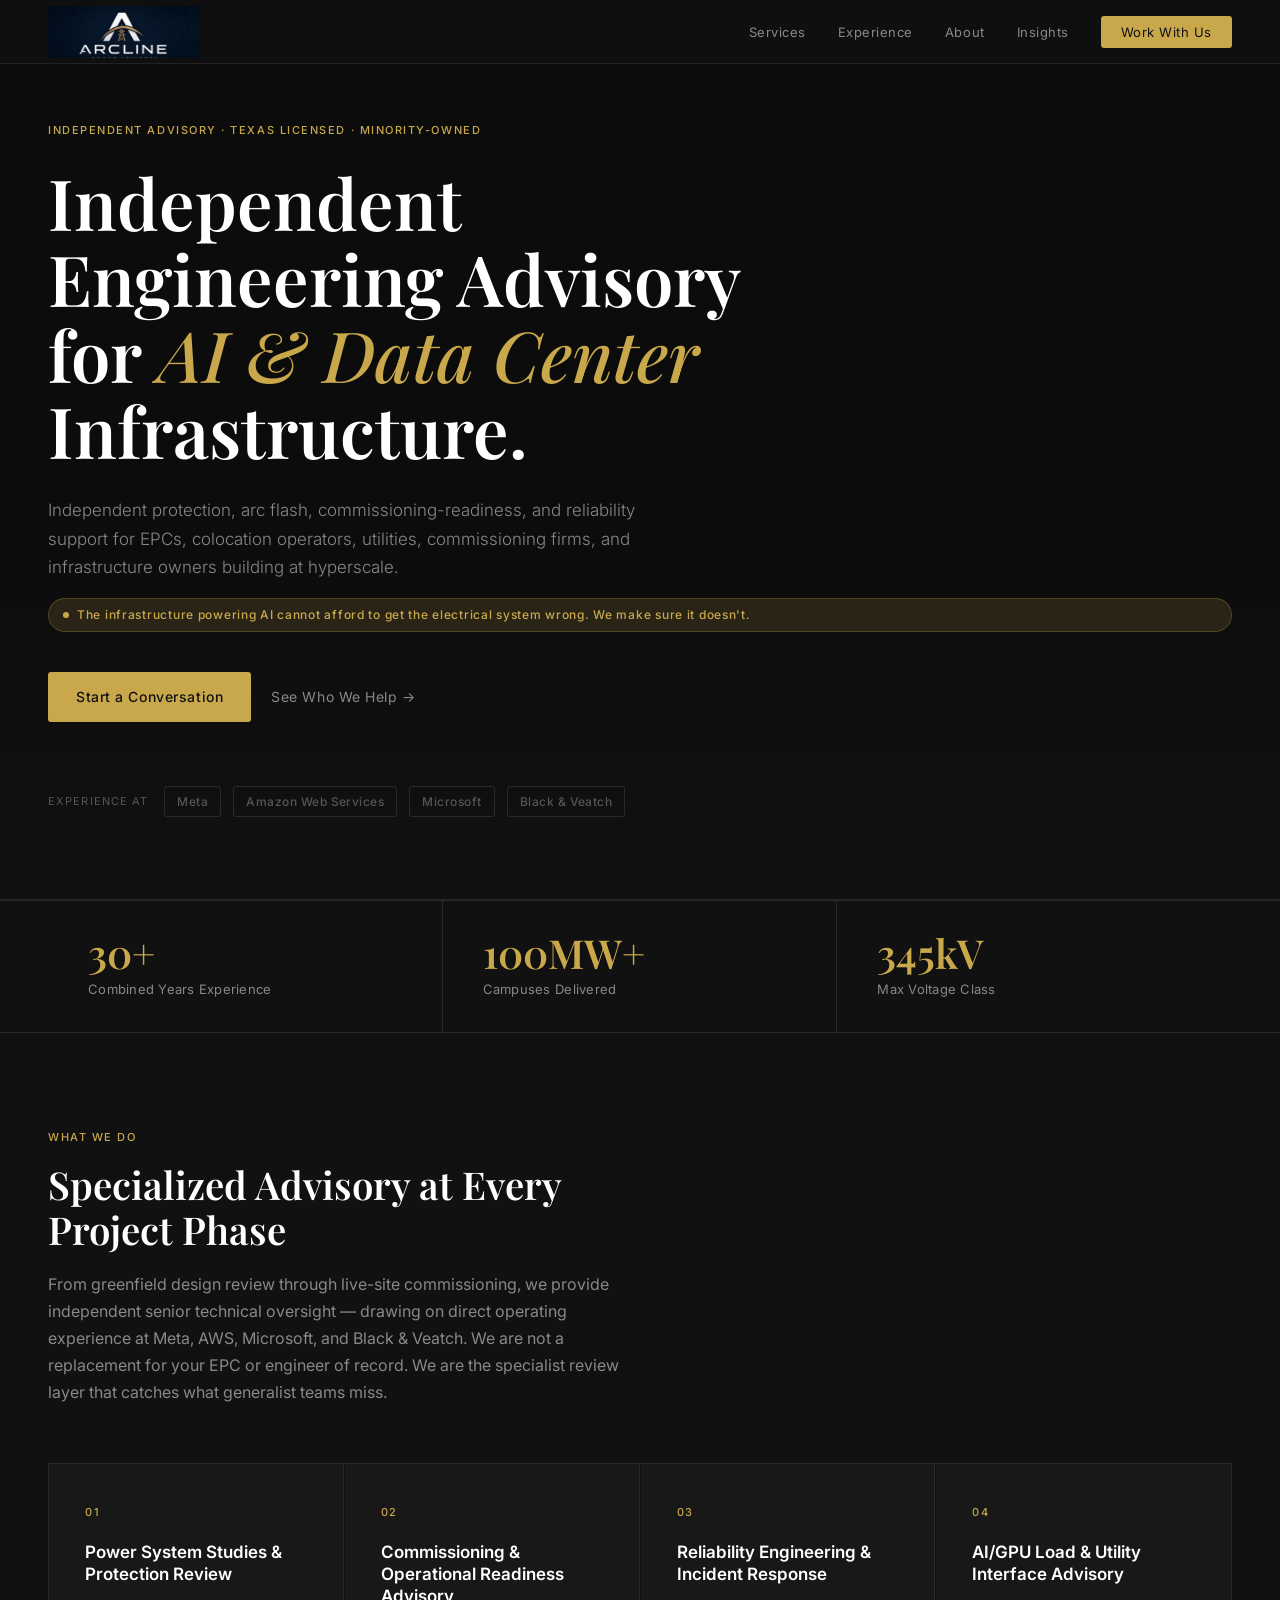
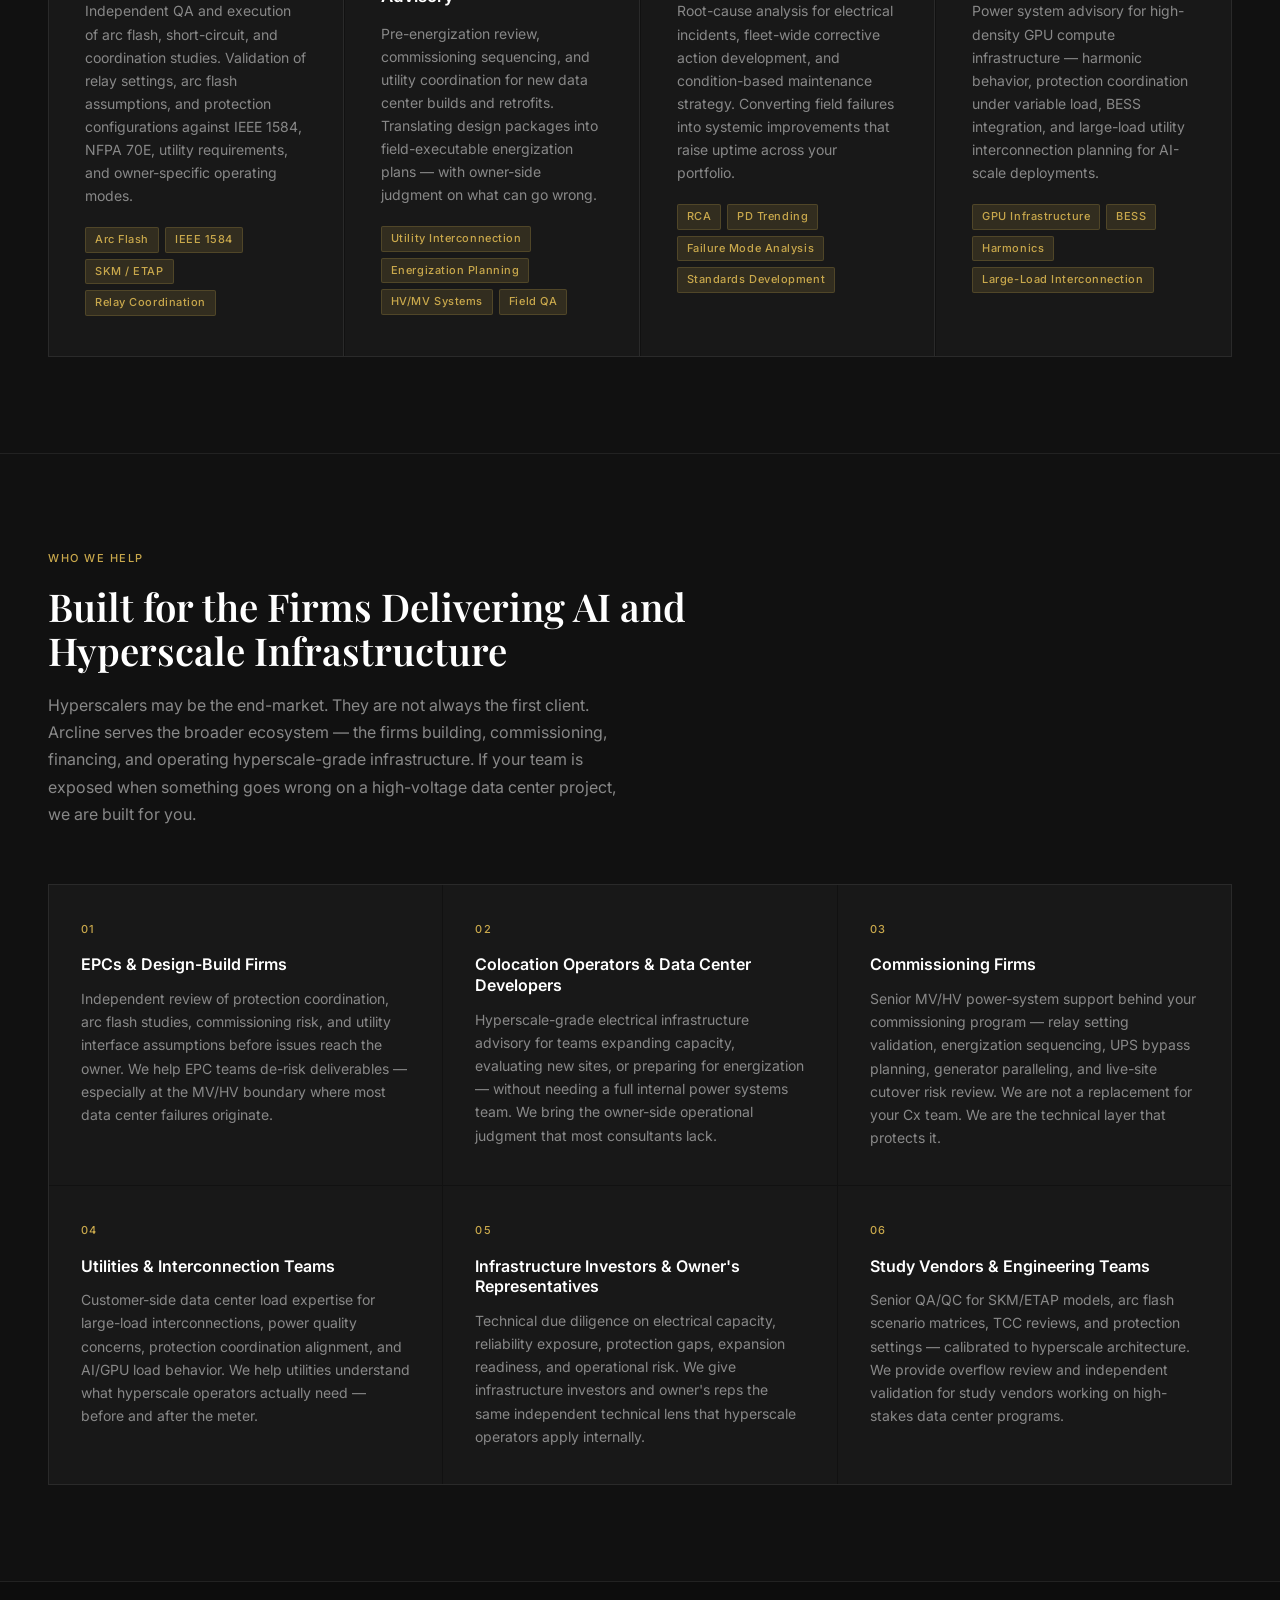
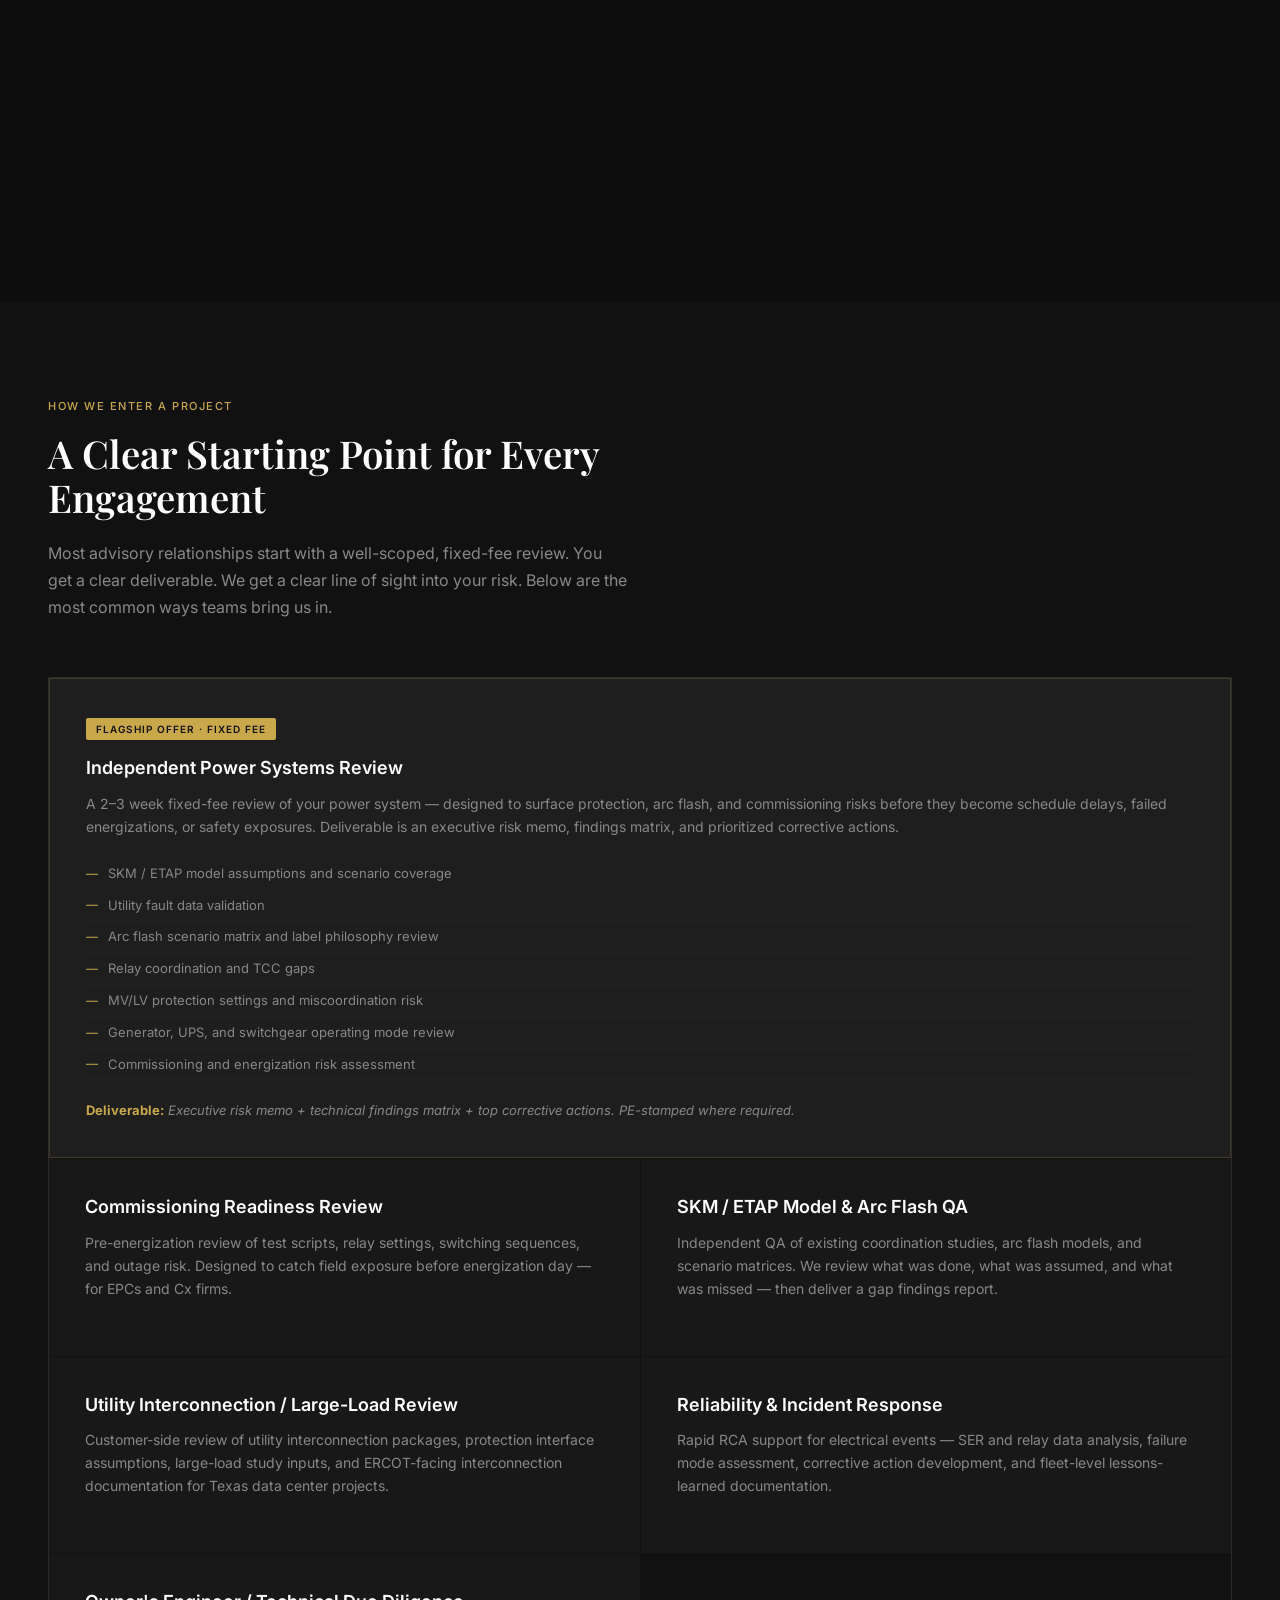
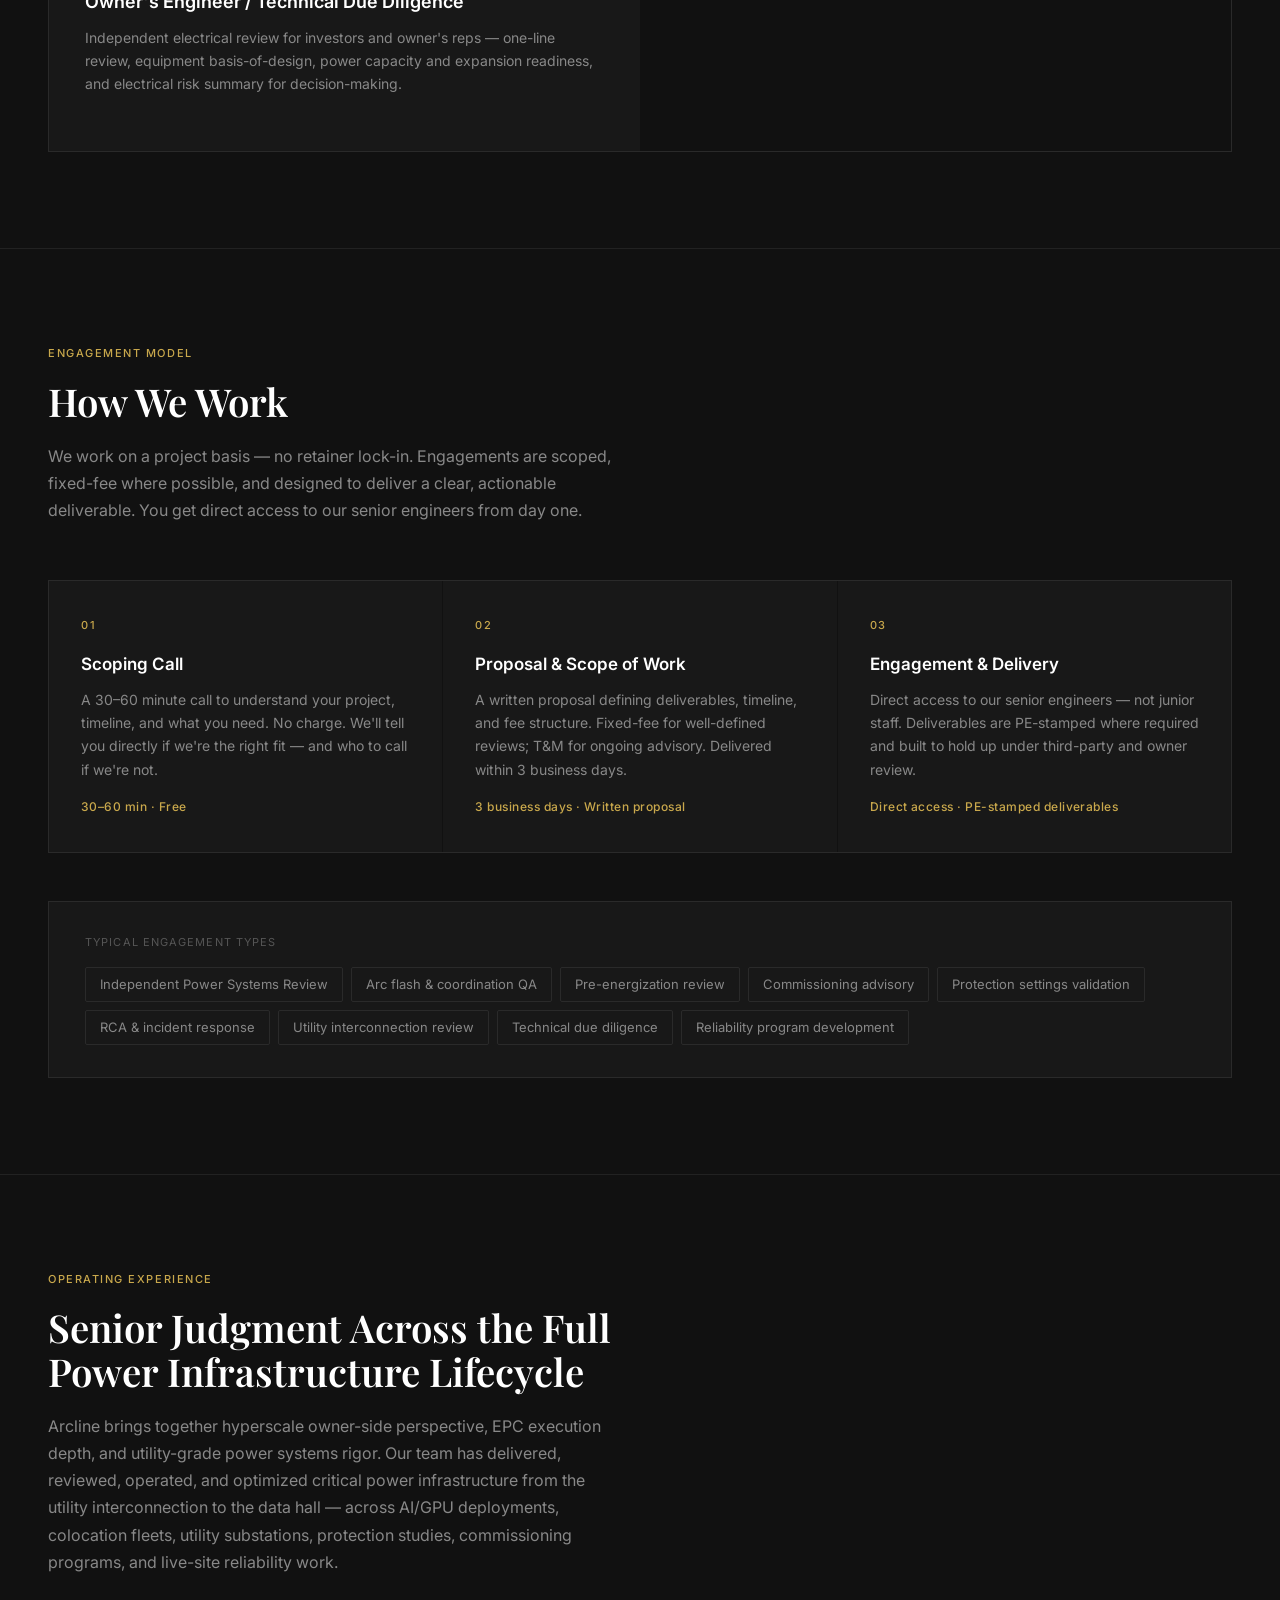
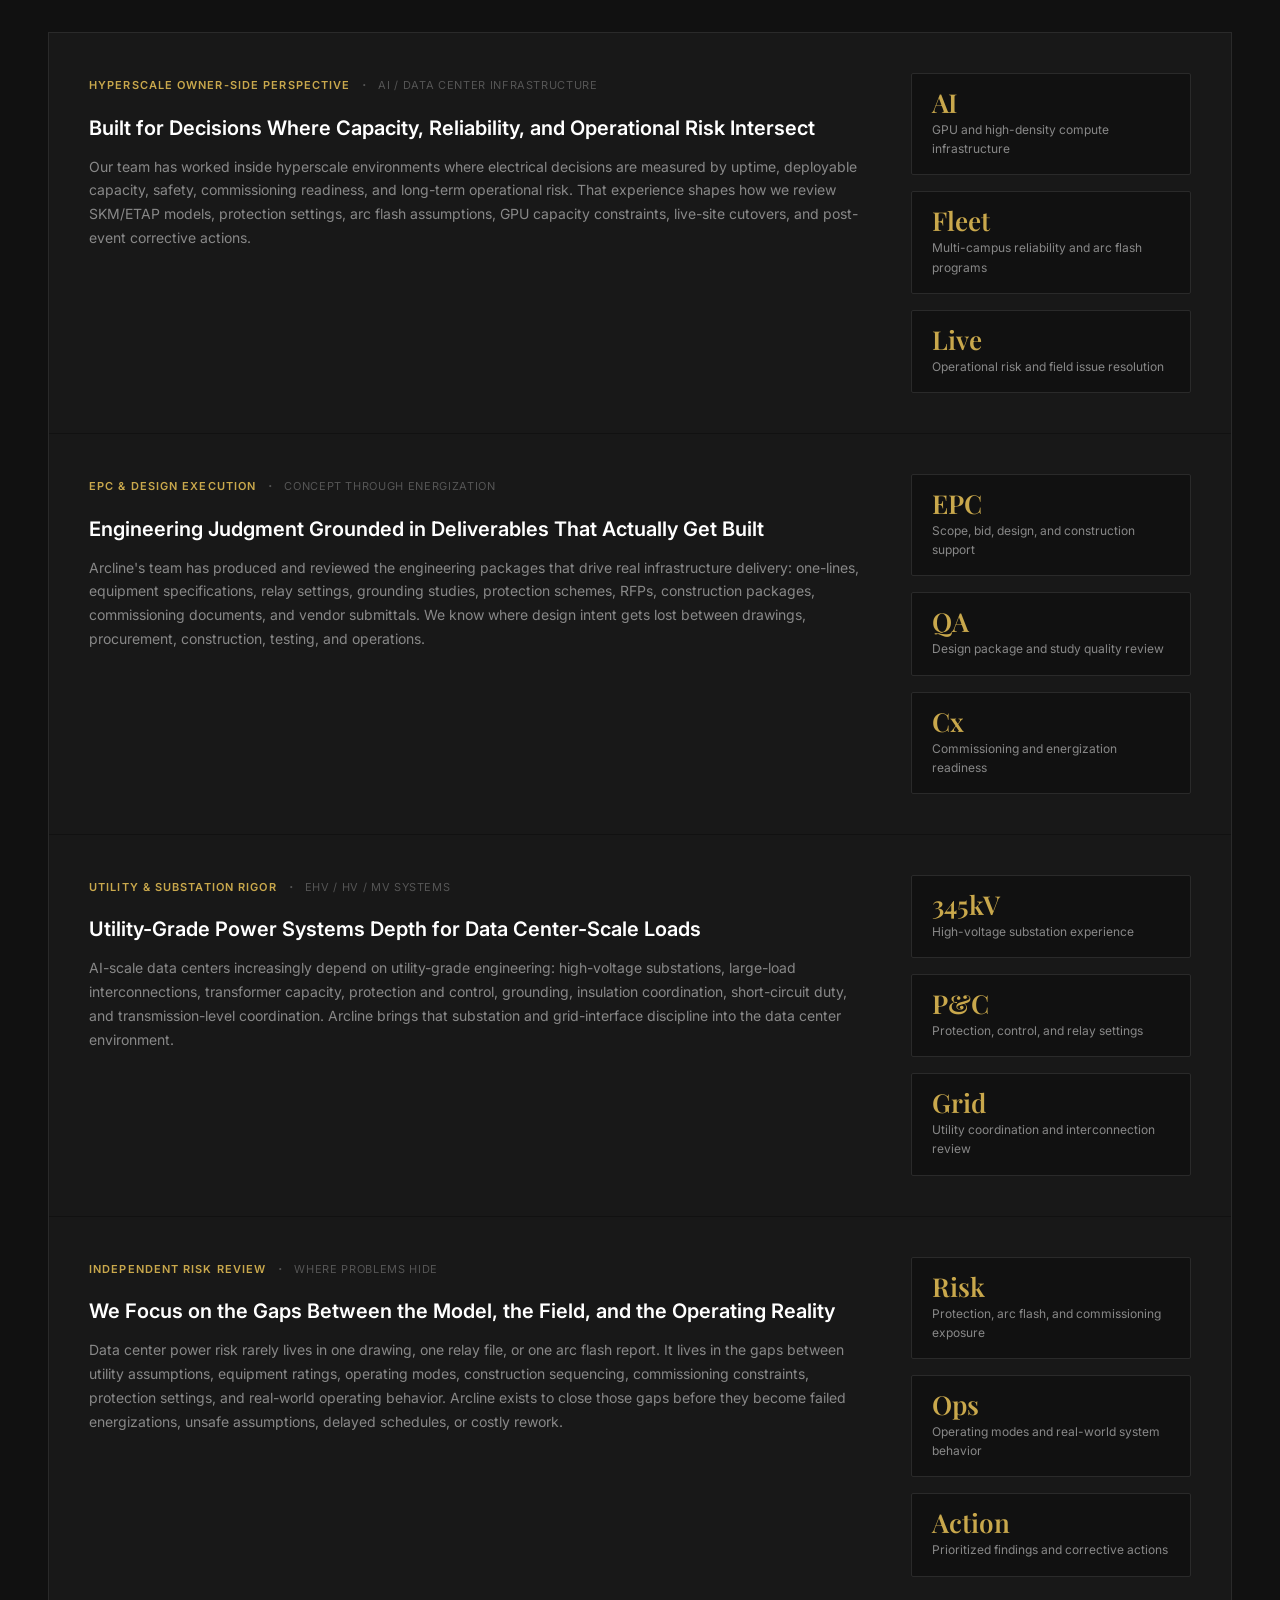
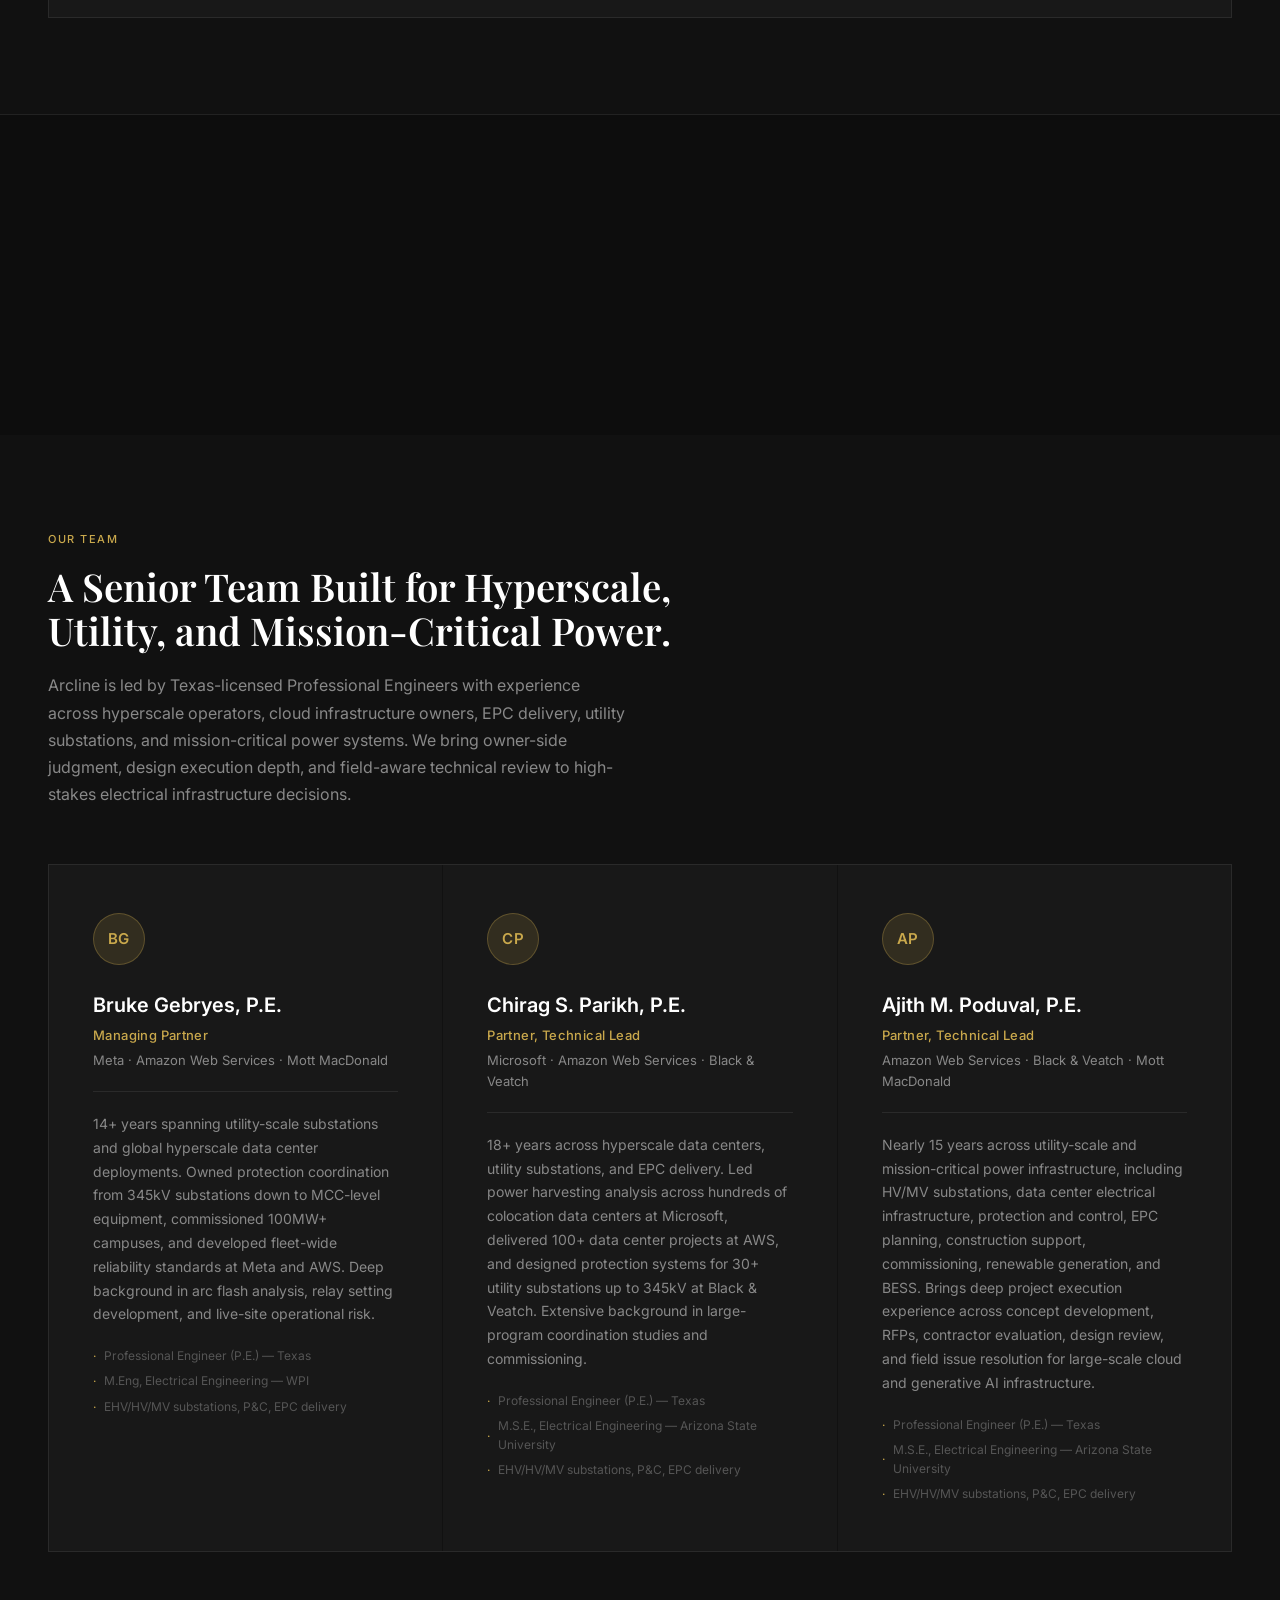
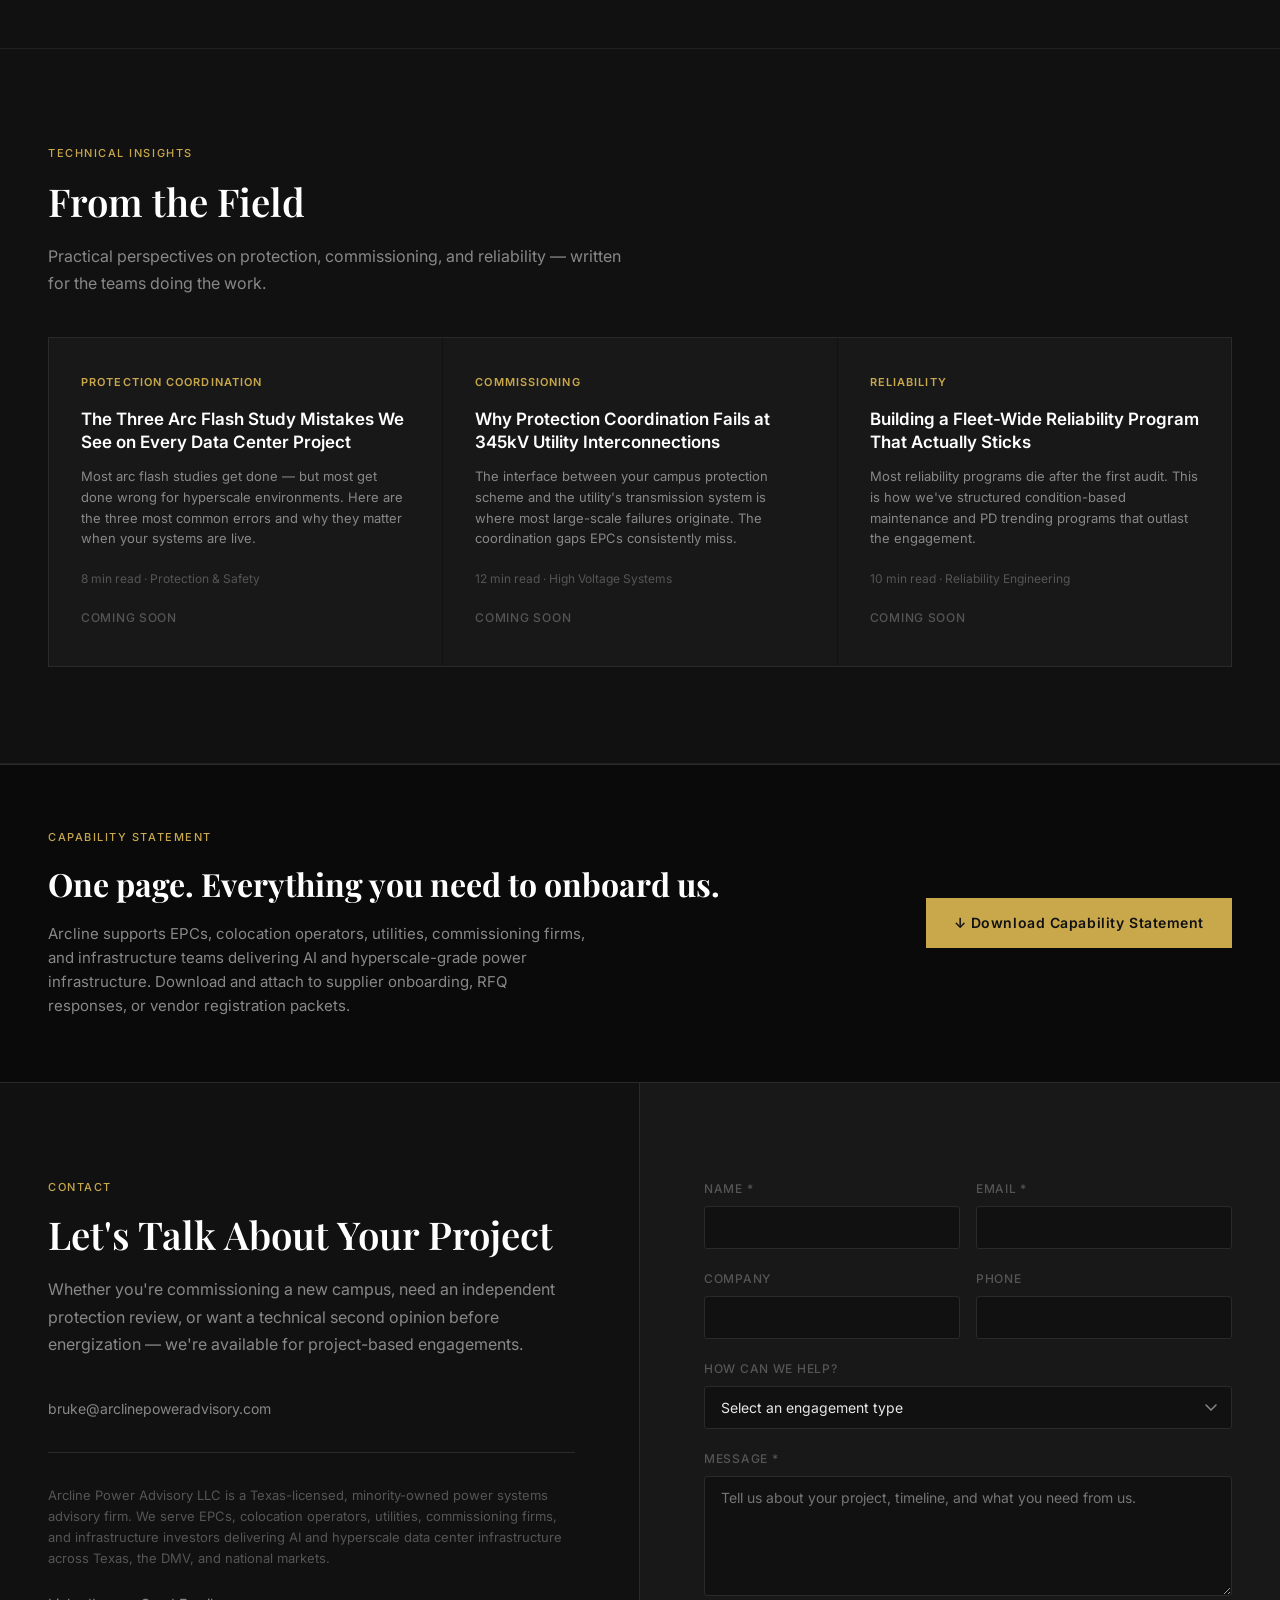
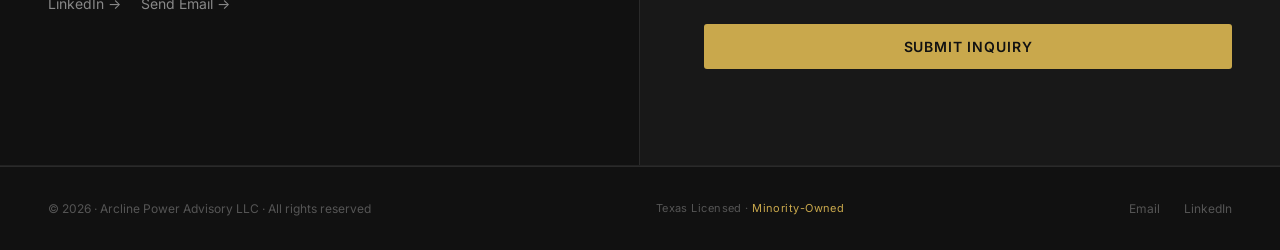
==== commit 7d60477a: "Update index.html" ====
--- a/index.html
+++ b/index.html
@@ -544,11 +544,11 @@
       <div class="team-name">Bruke Gebryes, P.E.</div>
       <div class="team-role">Managing Partner</div>
       <div class="team-employers">Meta · Amazon Web Services · Mott MacDonald</div>
-      <p class="team-bio">12+ years spanning utility-scale substations and global hyperscale data center deployments. Owned protection coordination from 345kV substations down to MCC-level equipment, commissioned 100MW+ campuses, and developed fleet-wide reliability standards at Meta and AWS. Deep background in arc flash analysis, relay setting development, and live-site operational risk.</p>
+      <p class="team-bio">14+ years spanning utility-scale substations and global hyperscale data center deployments. Owned protection coordination from 345kV substations down to MCC-level equipment, commissioned 100MW+ campuses, and developed fleet-wide reliability standards at Meta and AWS. Deep background in arc flash analysis, relay setting development, and live-site operational risk.</p>
       <div class="team-creds">
         <div class="team-cred">Professional Engineer (P.E.) — Texas</div>
         <div class="team-cred">M.Eng, Electrical Engineering — WPI</div>
-        <div class="team-cred">SKM PowerTools, ETAP, MATLAB</div>
+        <div class="team-cred">EHV/HV/MV substations, P&C, EPC delivery</div>
       </div>
     </div>
     <div class="team-card">
@@ -566,7 +566,7 @@
     <div class="team-card">
       <div class="team-avatar">AP</div>
       <div class="team-name">Ajith M. Poduval, P.E.</div>
-      <div class="team-role">Principal Advisor</div>
+      <div class="team-role">Partner, Technical Lead</div>
       <div class="team-employers">Amazon Web Services · Black &amp; Veatch · Mott MacDonald</div>
       <p class="team-bio">Nearly 15 years across utility-scale and mission-critical power infrastructure, including HV/MV substations, data center electrical infrastructure, protection and control, EPC planning, construction support, commissioning, renewable generation, and BESS. Brings deep project execution experience across concept development, RFPs, contractor evaluation, design review, and field issue resolution for large-scale cloud and generative AI infrastructure.</p>
       <div class="team-creds">
